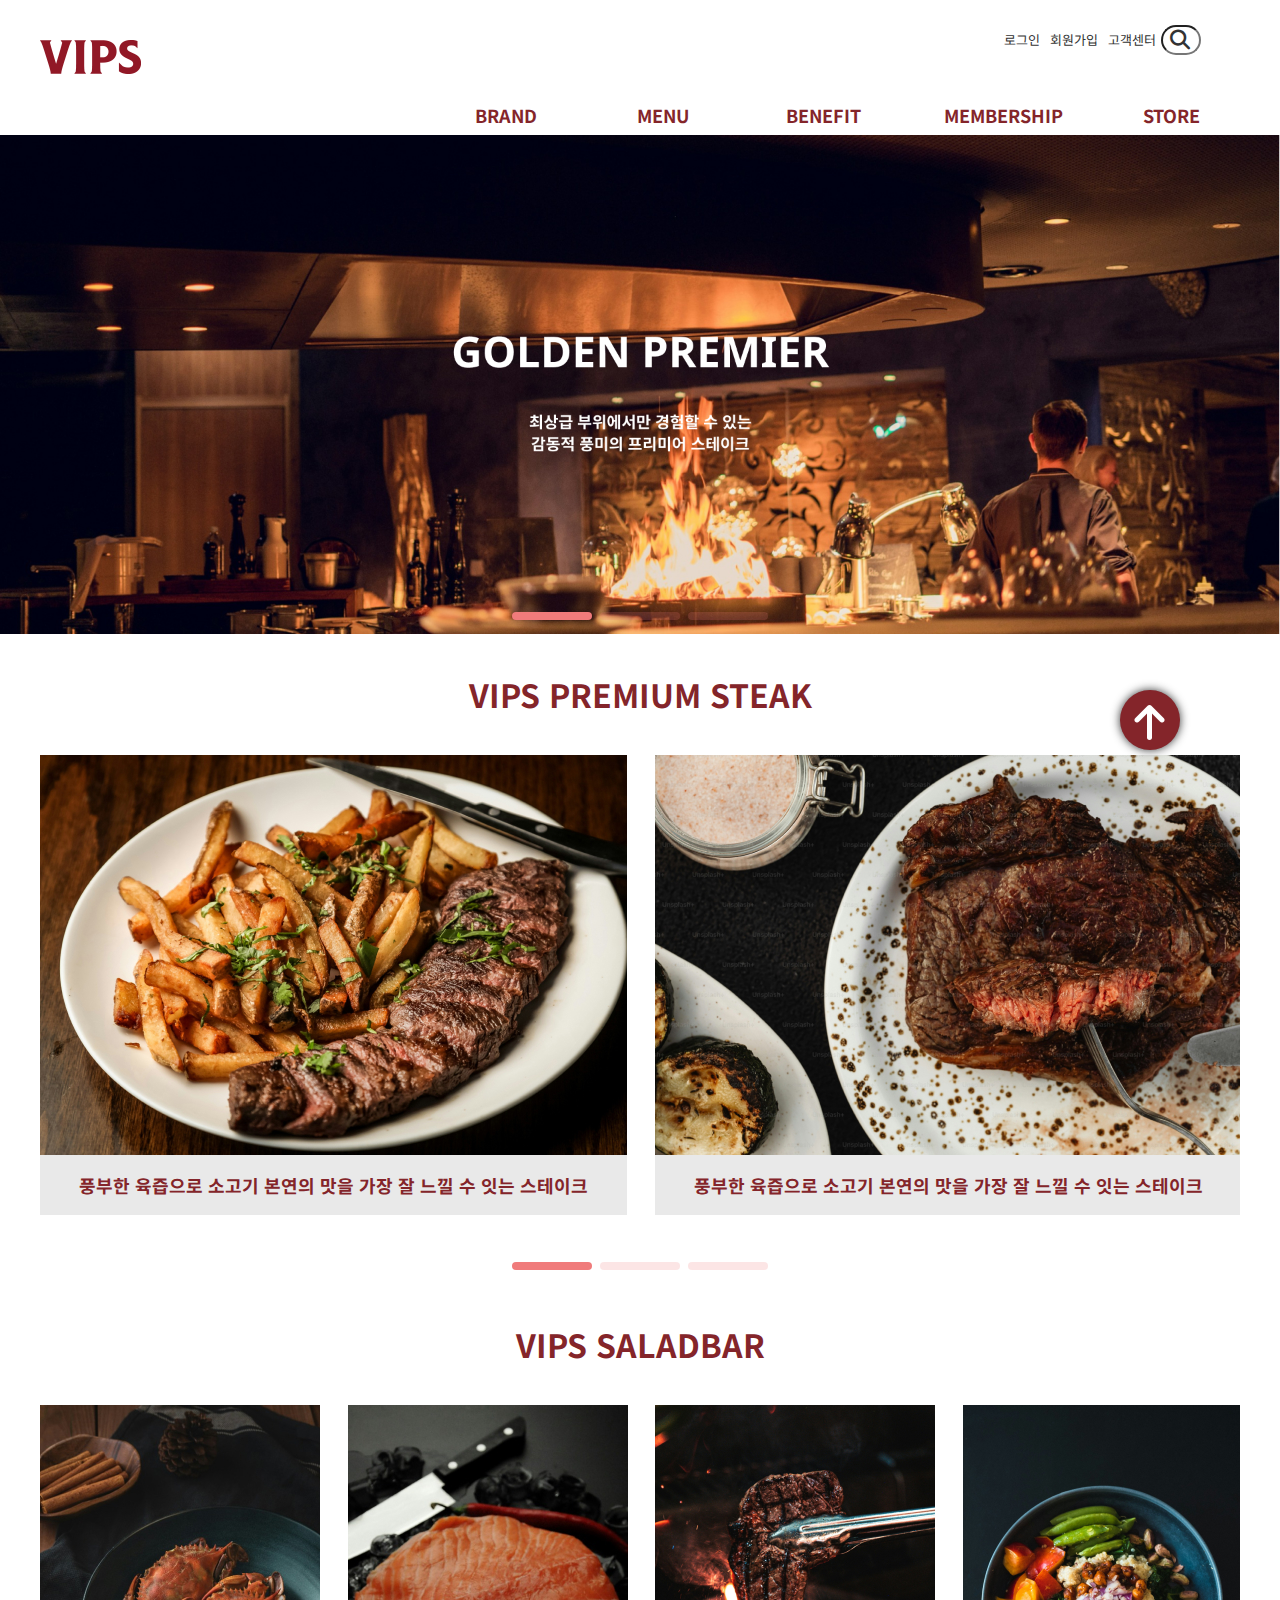
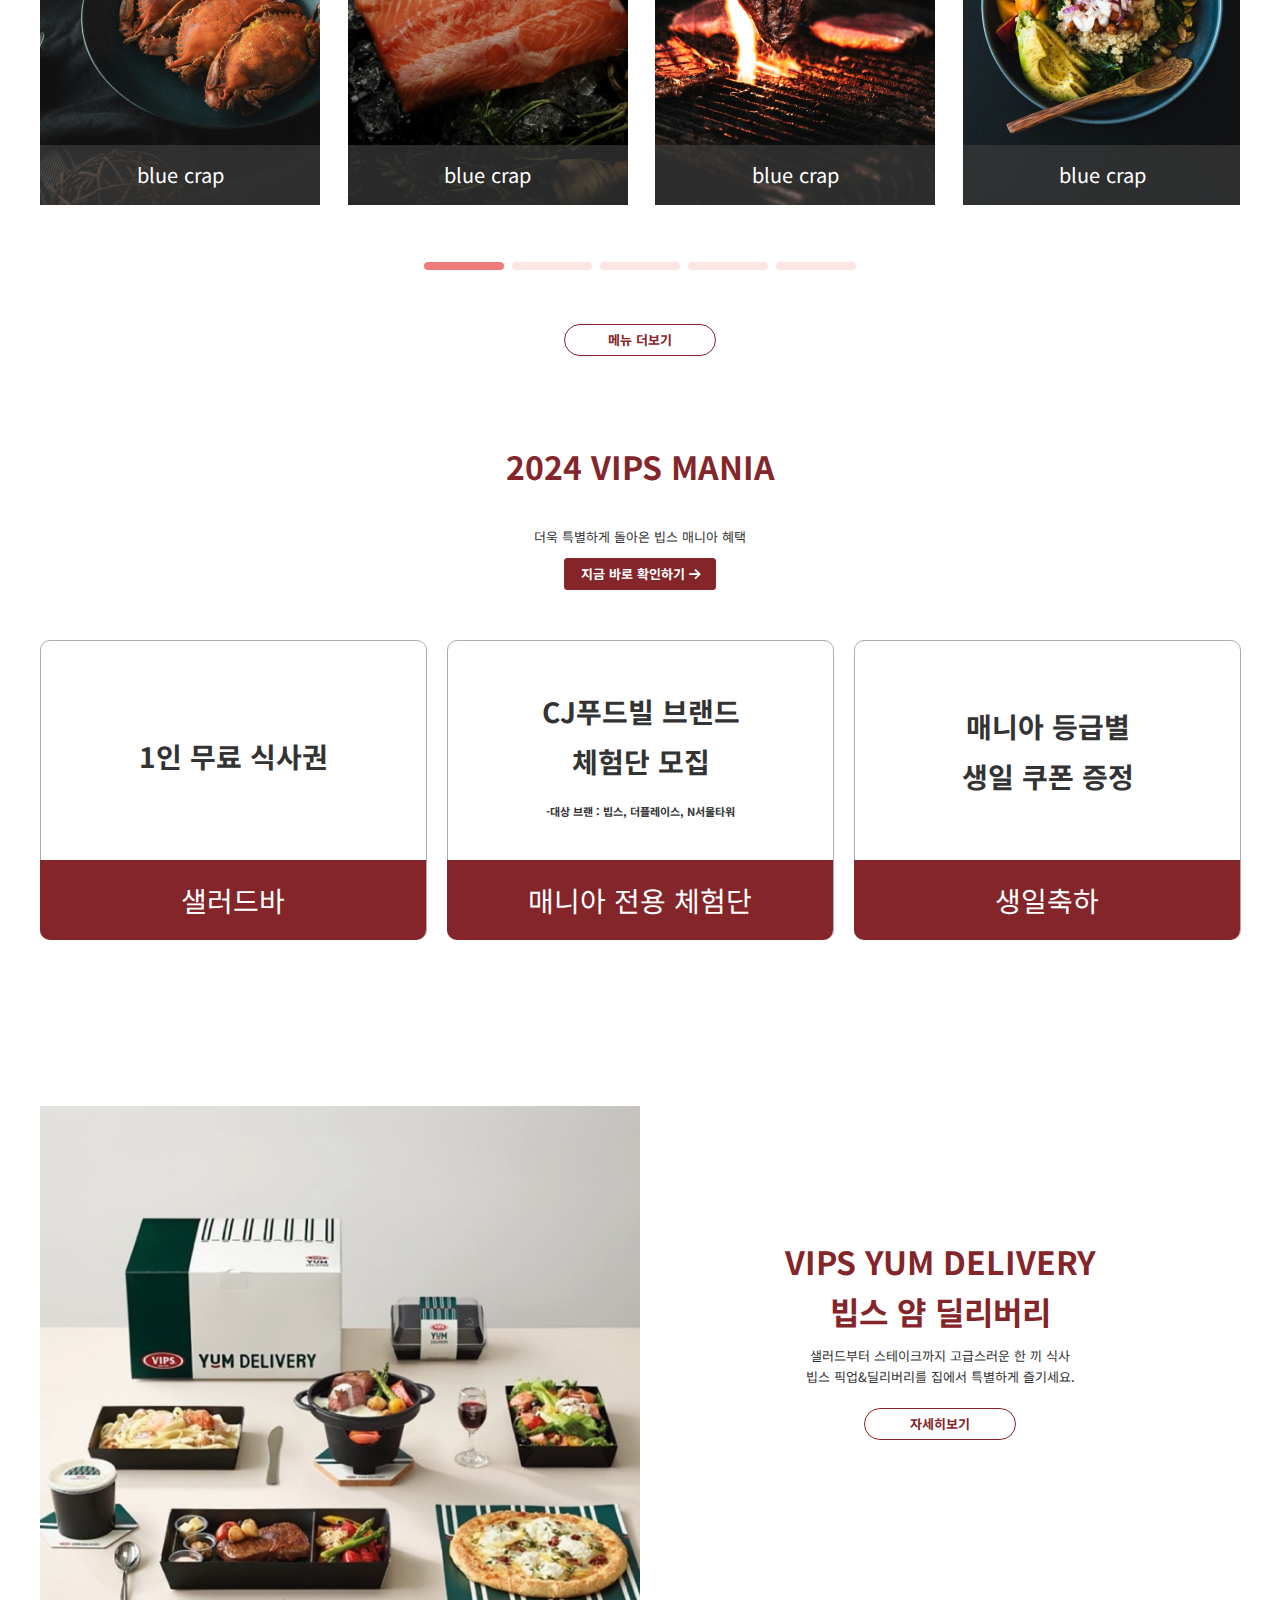
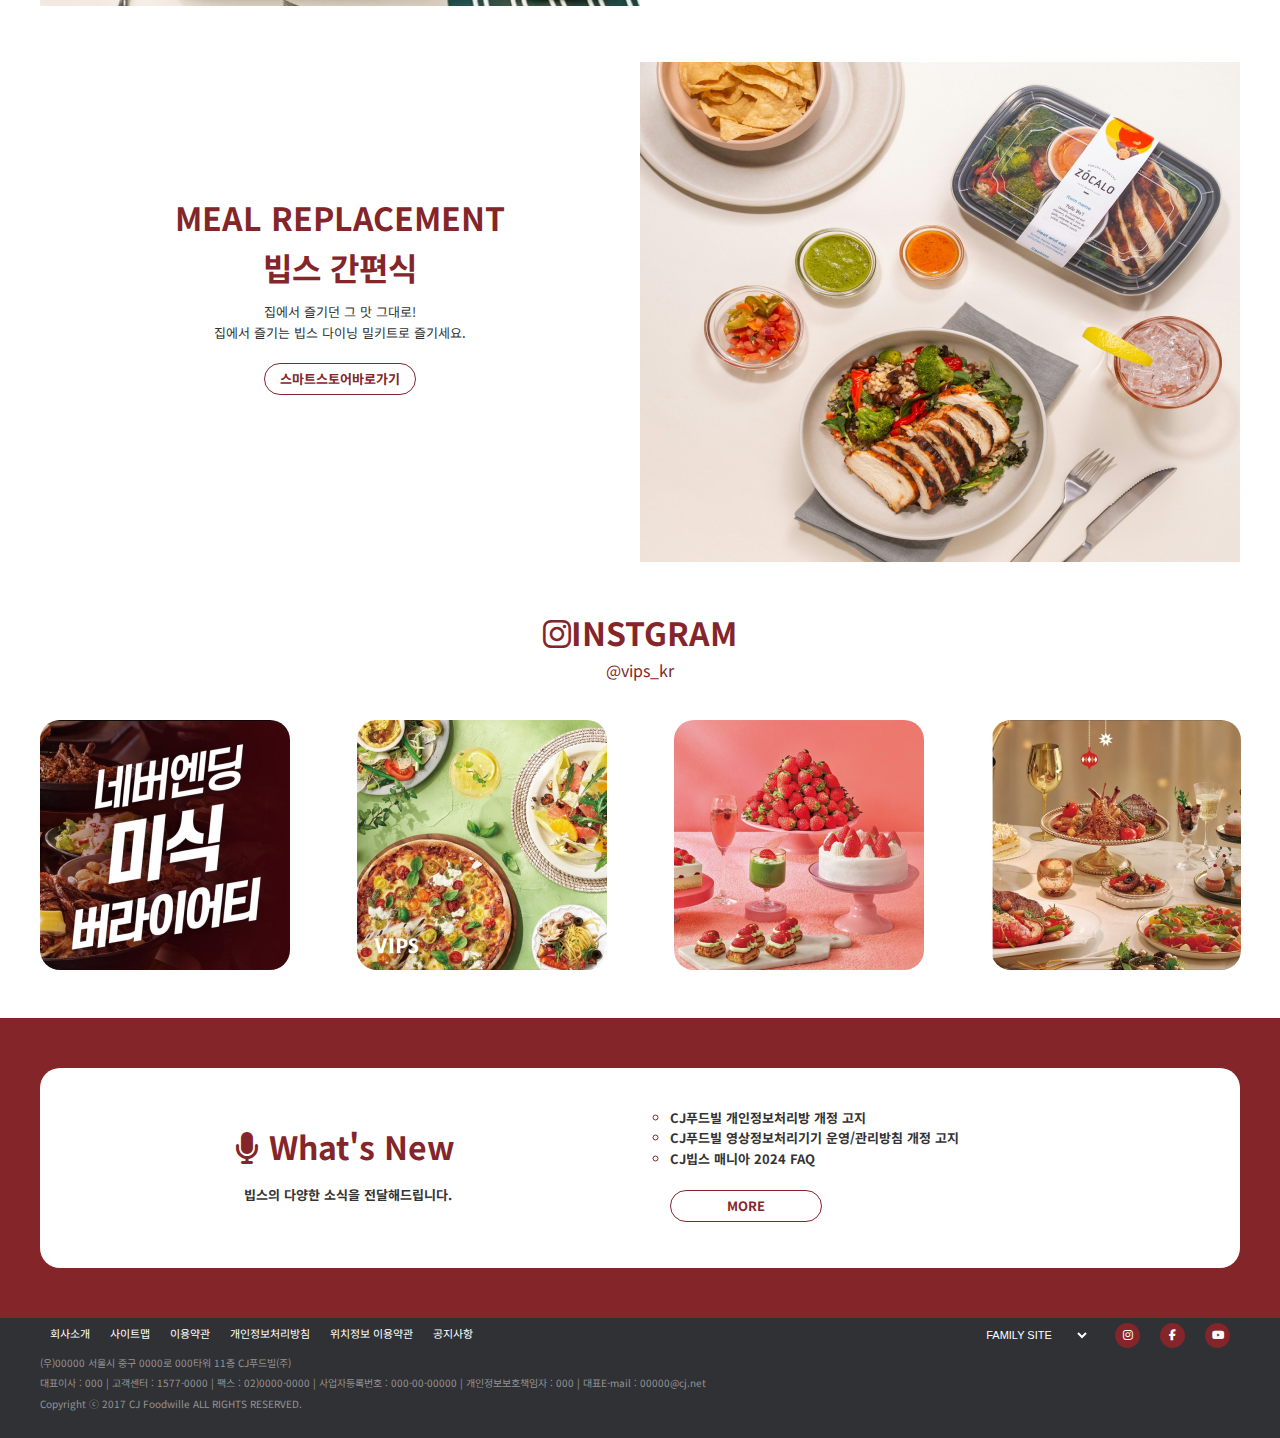
==== index.html @ 449e3747 "Add files via upload" ====
<!DOCTYPE html>
<html lang="ko">
<head>
  <meta charset="UTF-8">
  <meta name="viewport" content="width=device-width, initial-scale=1.0">
  <title>Document</title>
  <!-- 1. css초기화 -->
  <link href="./css/reset.css" rel="stylesheet" type="text/css">

  <!-- 2. 공통서식 -->
  <link rel="stylesheet" href="./css/common.css" type="text/css">

  <!-- 3. 메인서식 -->
  <link rel="stylesheet" href="./css/main.css" type="text/css">

  <!-- 아이콘폰트 -->
  <link rel="stylesheet" href="https://cdnjs.cloudflare.com/ajax/libs/font-awesome/6.2.1/css/all.min.css" type="text/css">

  <link rel="stylesheet" href="https://cdn.jsdelivr.net/npm/swiper@11/swiper-bundle.min.css" type="text/css">



  <link rel="stylesheet" href="https://cdn.jsdelivr.net/npm/swiper@11/swiper-bundle.min.css" />


  <!-- 파비콘 이미지 삽입하기 -->



  <!-- 사용자가 현재 페이지에 접속을 하면 접속한 디바이스기기를 체크하여 모바일, 태블릿일경우 모바일 페이지로 이동 -->
  <script>
    //사용자가 접속한 디바이스 기기 체크하기
    let mobile_keys=new Array('iPhone','iPad','Android','BlackBerry','Windows Phone','Windows CE','LG','MOT','SAMSUNG','SonyEricsson','Nokia');

    //만약에 웹페이지 주소뒤에 move_pc_screen 값이 없다면
    if(document.URL.match('move_pc_screen')) mobile_keys=null;

    //위 배열값 개수만큼 반복하여 검사를 하고 모바일 사용자이면 아래 내용을 실행
    for(i in mobile_keys){
      //URL파라미터에 'move_pc_screen'가 포함되어 있지 않을때 아래 내용 적용
      if(navigator.userAgent.match(mobile_keys[i]) !=null){
        location.href='https://jaerimlim.github.io/vips/m/'; //모바일로 연결하라
        break; //더이상 실행안함.
      }
    }
  </script>

<body>
  <!-- 헤더영역 -->
  <header id="top">
    <div class="h_top">
      <h1>
        <a href="#" title="메인페이지로 바로가기">
          <img src="./images/h1_vips.png" alt="상단로고이미지">
        </a>
      </h1>

      <div class="r_top">
        <nav class="top_lnb">
          <ul>
            <li><a href="#" title="로그인">로그인</a></li>
            <li><a href="#" title="회원가입">회원가입</a></li>
            <li><a href="#" title="고객센터">고객센터</a></li>
          </ul>
        </nav>

        <fieldset id="search_box">
          <input type="search" id="search" placeholder="">
          <label for="search"><i class="fas fa-search"></i></label>
        </fieldset>
        </div>
      </div>
    

      <div class="h_bottom">
        <nav class="gnb">
          <ul>
            <li><a href="" title="브랜드">brand</a>
              <ul class="sub">
                <li><a href="#" title="브랜드스토리">브랜드스토리</a></li>
                <li><a href="#" title="새소식">새소식</a></li>
              </ul>
            </li>
            <li><a href="" title="메뉴">menu</a>
              <ul class="sub">
                <li><a href="#" title="스테이크">스테이크</a></li>
                <li><a href="#" title="샐러드바">샐러드바</a></li>
                <li><a href="#" title="음료">음료</a></li>
                <li><a href="#" title="픽업&딜리버리">픽업&#x0026;딜리버리</a></li>
                <li><a href="#" title="원산지정보">원산지정보</a></li>
                <li><a href="#" title="알레르기정보">알레르기정보</a></li>
              </ul>
            </li>
            <li><a href="" title="배네핏">benefit</a>
              <ul class="sub">
                <li><a href="#" title="이벤트">이벤트</a></li>
                <li><a href="#" title="제휴&#x0026;할인카드">제휴&#x0026;할인카드</a></li>
                <li><a href="#" title="상품권">상품권</a></li>
                <li><a href="#" title="기프트카드">기프트카드</a></li>
              </ul>
            </li>
            <li><a href="" title="맴버쉽">membership</a>
              <ul class="sub">
                <li><a href="#" title="CJ ONE">cj one</a></li>
                <li><a href="#" title="빕스 매니아">빕스 매니아</a></li>
              </ul>
            </li>
            <li><a href="" title="스토어">store</a>
              <ul class="sub">
                <li><a href="#" title="매장안내">매장안내</a></li>
                <li><a href="#" title="돌잔치">돌잔치</a></li>
              </ul>
            </li>
          </ul>
        </nav>
      </div>
  </header>

  <!-- 메인영역 -->
  <main>
    <!-- 메인슬라이드 -->
    <article class="slide">
      <h2>메인슬라이드</h2>
      <div class="swiper mySwiper">
        <div class="swiper-wrapper">
          <div class="swiper-slide baneer">
            <a href="#" title="슬라이드1">
              <img src="./images/main01.jpg" alt="슬라이드1">
            </a>
          </div>
          <div class="swiper-slide baneer">
            <a href="#" title="슬라이드2">
              <img src="./images/main02.jpg" alt="슬라이드2">
            </a>
          </div>
          <div class="swiper-slide baneer">
            <a href="#" title="슬라이드3">
              <img src="./images/main03.jpg" alt="슬라이드3">
            </a>
          </div>
        </div>
        <!-- 페이지번호 -->
        <div class="swiper-pagination"></div>
      </div>
    </article>  


    <!-- 2. 스테이크 메뉴 콘텐츠 -->
    <!-- Swiper -->
    <div class="steakSlide">
      <h2>vips premium steak</h2>
      <div class="swiper-wrapper">
        <div class="swiper-slide">
          <a href="#" title="스테이크페이지"><img src="./images/steak01.jpg" alt=""></a>
          <div class="back_s">
            <a href="#" title="스테이크">채끝 스테이크<br>Sirloin Steak</a>
          </div>
          <p>풍부한 육즙으로 소고기 본연의 맛을
            가장 잘 느낄 수 잇는 스테이크</p>
        </div>
        <div class="swiper-slide">
          <a href="#" title="스테이크페이지"><img src="./images/steak02.jpg" alt=""></a>
          <div class="back_s">
            <a href="#" title="스테이크">등심 스테이크<br>Ribeye Steak</a>
          </div>
          <p>풍부한 육즙으로 소고기 본연의 맛을
            가장 잘 느낄 수 잇는 스테이크</p>
        </div>
        <div class="swiper-slide">
          <a href="#" title="스테이크페이지"><img src="./images/steak03.jpg" alt=""></a>
          <div class="back_s">
            <a href="#" title="스테이크">허브 갈릭 램 스테이크<br>Herb Garlic Lamp Steak</a>
          </div>
          <p>풍부한 육즙으로 소고기 본연의 맛을
            가장 잘 느낄 수 잇는 스테이크</p>
        </div>
        <div class="swiper-slide">
          <a href="#" title="스테이크페이지"><img src="./images/steak04.jpg" alt=""></a>
          <div class="back_s">
            <a href="#" title="스테이크">포터하우스 스테이크<br>Porterhouse Steak</a>
          </div>
          <p>풍부한 육즙으로 소고기 본연의 맛을
            가장 잘 느낄 수 잇는 스테이크</p>
        </div>

      </div>
      <div class="swiper-pagination"></div>

    </div>
  

    <!-- 3. 샐러드바 메뉴 콘텐츠 -->
    
  <div class="swiper_salad">
    <h2>vips saladbar</h2>
    <div class="saladmenu swiper-wrapper">
      <div class="salad swiper-slide">
        <a href="#" title="샐러드바메뉴"><img src="./images/saladbar01.jpg" alt="샐러드바메뉴"></a>
        <div>
          <p>blue crap</p>
        </div>
      </div>
      <div class="salad swiper-slide">
        <a href="#" title="샐러드바메뉴"><img src="./images/saladbar02.jpg" alt="샐러드바메뉴"></a>
        <div>
          <p>blue crap</p>
        </div>
      </div>
      <div class="salad swiper-slide">
        <a href="#" title="샐러드바메뉴"><img src="./images/saladbar03.jpg" alt="샐러드바메뉴"></a>
        <div>
          <p>blue crap</p>
        </div>
      </div>
      <div class="salad swiper-slide">
        <a href="#" title="샐러드바메뉴"><img src="./images/saladbar04.jpg" alt="샐러드바메뉴"></a>
        <div>
          <p>blue crap</p>
        </div>
      </div>
      <div class="salad swiper-slide">
        <a href="#" title="샐러드바메뉴"><img src="./images/saladbar05.jpg" alt="샐러드바메뉴"></a>
        <div>
          <p>blue crap</p>
        </div>
      </div>
      <div class="salad swiper-slide">
        <a href="#" title="샐러드바메뉴"><img src="./images/saladbar06.jpg" alt="샐러드바메뉴"></a>
        <div>
          <p>blue crap</p>
        </div>
      </div>
      <div class="salad swiper-slide">
        <a href="#" title="샐러드바메뉴"><img src="./images/saladbar07.jpg" alt="샐러드바메뉴"></a>
        <div>
          <p>blue crap</p>
        </div>
      </div>
      <div class="salad swiper-slide">
        <a href="#" title="샐러드바메뉴"><img src="./images/saladbar08.jpg" alt="샐러드바메뉴"></a>
        <div>
          <p>blue crap</p>
        </div>
      </div>

    </div>
    <div class="saladbar swiper-pagination"></div>
    
  </div>
  <a href="#" title="메뉴 더보기" class="menu_btn">메뉴 더보기</a>
      

    <!-- 4. 빕스 매니아 -->
    <article class="vips_mania">
      <h2>2024 vips mania</h2>
      <p>더욱 특별하게 돌아온 빕스 매니아 혜택</p>
      <a href="#">지금 바로 확인하기
        <i class="fa-solid fa-arrow-right"></i>
      </a>

      <div class="mania_box">
        <ul>
          <li>
            <div class="mania_top">
              <a href="#" title="1인 무료 식사권" class="m_txt1">1인 무료 식사권</a>
            </div>
            <a href="#" title="샐러드바">샐러드바</a>
          </li>
          <li>
            <div class="mania_top">
              <a href="#" title="체험단 모집" class="m_txt2">CJ푸드빌 브랜드<br>체험단 모집
              <p>-대상 브랜 : 빕스, 더플레이스, N서울타워</p>
              </a>
            </div>
            <a href="#" title="매니아 전용 체험단">매니아 전용 체험단</a>
          </li>
          <li>
            <div class="mania_top">
              <a href="#" title="1인 무료 식사권" class="m_txt3">매니아 등급별<br>생일 쿠폰 증정</a>
            </div>
            <a href="#" title="생일축하">생일축하</a>
          </li>
        </ul>
      </div>


    </article>

    <!-- 5. 빕스 얌 딜리버리 -->
    <article>
      <div class="dely_box">
        <div>
          <a href="#" title="픽업&딜리버리 바로가기"><img src="./images/delivery.jpg" alt="픽업&딜리버리"></a>
        </div>
        <div class="dely_txt">
          <h2>vips yum delivery<br>
          빕스 얌 딜리버리</h2>
          <p>샐러드부터 스테이크까지 고급스러운 한 끼 식사<br>빕스 픽업&딜리버리를 집에서 특별하게 즐기세요.</p>
          <a href="#" title="자세히보기">자세히보기</a>
        </div>
      </div>
    </article>

    <!-- 6. 스마트스토어 -->
    <article class="meal_box">
      <div class="meal_txt">
        <h2>Meal Replacement<br>
          빕스 간편식</h2>
        <p>집에서 즐기던 그 맛 그대로!<br>
        집에서 즐기는 빕스 다이닝 밀키트로 즐기세요.</p>
        <a href="#" title="스마트스토어바로가기">스마트스토어바로가기</a>
      </div>
      <div>
        <a href="#" title="스마트스토어바로가기">
          <img src="./images/smartstore.jpg" alt="스마트스토어">
        </a>
      </div>
    </article>

    <!-- 7. 인스타그램 -->
    <article class="instagram">
      <a href="#" title="인스타그램 페이지 이동"><h2><i class="fa-brands fa-instagram"></i>instgram</h2></a>
      <a href="#" title="인스타그램" class="ins_id">@vips_kr</a>
      <div class="inst_img">
        <ul>
          <li><a href="https://www.instagram.com/p/CzXhkTUSTPF/?igsh=MzRlODBiNWFlZA=="><img src="./images/instagram01.jpg" alt="인스타그램"></a></li>
          <li><a href="https://www.instagram.com/p/C4rOQ7lSsTO/?igsh=MzRlODBiNWFlZA=="><img src="./images/instagram02.jpg" alt="인스타그램"></a></li>
          <li><a href="https://www.instagram.com/p/C2s9PduyA90/?igsh=MzRlODBiNWFlZA=="><img src="./images/instagram03.jpg" alt="인스타그램"></a></li>
          <li><a href="https://www.instagram.com/reel/Cz7kPbbyaH4/?igsh=MzRlODBiNWFlZA=="><img src="./images/instagram04.jpg" alt="인스타그램"></a></li>
        </ul>
      </div>

    </article>

    <!-- 탑버튼 -->
    <div class="top_btn">
      <a href="#" title="위로가기">
        <i class="fa-solid fa-arrow-up"></i>
      </a>
    </div>

    <!-- 8. 공지사항 -->
    <div class="new_box">
      <div class="inner_box">
        <div class="l_new">
          <h3><a href="#" title="공지사항 바로가기"><i class="fa-solid fa-microphone"></i>What's New</a></h3>
          <p><a href="#" title="공지사항">빕스의 다양한 소식을 전달해드립니다.</a></p>
        </div>
        <div class="r_new">
          <ul>
            <li>
              <a href="#" title="공지사항 바로가기">CJ푸드빌 개인정보처리방 개정 고지
              </a>
            </li>
            <li>
              <a href="#" title="공지사항 바로가기">
              CJ푸드빌 영상정보처리기기 운영/관리방침 개정 고지
              </a>
            </li>
            <li>
              <a href="#" title="공지사항 바로가기">
              CJ빕스 매니아 2024 FAQ
              </a>
            </li>
          </ul>
          <a href="#" title="더보기">MORE</a>
        </div>
      </div>
    </div>
  </main>



  <!-- 푸터영역 -->
  <footer>


    <nav class="top_f">
      <ul>
        <li><a href="#" title="회사소개">회사소개</a></li>
        <li><a href="#" title="사이트맵">사이트맵</a></li>
        <li><a href="#" title="이용약관">이용약관</a></li>
        <li><a href="#" title="개인정보처리방침">개인정보처리방침</a></li>
        <li><a href="#" title="위치정보 이용약관">위치정보 이용약관</a></li>
        <li><a href="#" title="공지사항">공지사항</a></li>
      </ul>

      <select name="siteurl" id="siteUrl" onchange="siteUrl(a);">
        <option value="">FAMILY SITE</option>
        <option value="#">SITE01</option>
        <option value="#">SITE02</option>
        <option value="#">SITE03</option>
      </select>

      <ul class="sns">
        <li>
          <a href="#" title="인스타그램">
            <i class="fa-brands fa-instagram">
            <span>인스타그램</span>
            </i>
          </a>
        </li>
      </li>
      <li>
        <a href="#" title="페이스북">
          <i class="fa-brands fa-facebook-f">
            <span>페이스북</span>
          </i>
        </a>
      </li>
      <li>
        <a href="#" title="유튜브">
          <i class="fa-brands fa-youtube">
          <span>유튜브</span>
          </i>
        </a>
    </ul>
    </nav>

    <div class="bottom_f">
      <p>
        (우)00000 서울시 중구 0000로 000타워 11층 CJ푸드빌(주)<br>
대표이사 : 000 | 고객센터 : 1577-0000 | 팩스 : 02)0000-0000 | 사업자등록번호 : 000-00-00000 | 개인정보보호책임자 : 000 | 대표E-mail : 00000@cj.net<br>
Copyright ⓒ 2017 CJ Foodwille ALL RIGHTS RESERVED.
      </p>
    </div>



  </footer>
    <!-- Swiper JS -->
    <script src="https://cdn.jsdelivr.net/npm/swiper@11/swiper-bundle.min.js"></script>

  <script>

    var swiper = new Swiper(".mySwiper", {
      slidesPerView: 1, //화면에 보여지는 이미지 개수
      spaceBetween: 0,  //이미지와 이미지 간격
      loop: true,     //슬라이드 이미지 로테이션 설정 false
      pagination: {   //콘트롤버튼 옵션
        el: ".swiper-pagination",
        clickable: true,
      },
      autoplay: {
        delay: 2500,
        disableOnInteraction: false,
      },

    });

    <!-- Initialize Swiper -->
    var swiper = new Swiper(".steakSlide", {
        slidesPerView: 2,
        spaceBetween: 30,
        freeMode: true,
        pagination: {
          el: ".swiper-pagination",
          clickable: true,
        },
      });

    var swiper = new Swiper(".swiper_salad", {
      slidesPerView: 4,
      spaceBetween: 30,
      freeMode: true,
      pagination: {
        el: ".swiper-pagination",
        clickable: true,
      },
    });


    // 빕스 얌딜리버리&스마트스토어 스크롤시 콘텐츠 텍스트 애니메이션 효과
    let delyText = document.querySelector(".dely_txt");

    window.addEventListener("scroll", function(){
      let value = window.scrollY;
      console.log("scrollY", value);
      
      if(value > 2000){
        delyText.style.animation = "slide1 1s ease-out forwards";
      }else{
        delyText.style.animation = "slide2 1s ease-out"
      }
    });

    let mealText = document.querySelector(".meal_txt");

    window.addEventListener("scroll", function(){
      let value = window.scrollY;

      if(value > 2500){
        mealText.style.animation = "slide1 1s ease-out forwards";
      }else{
        mealText.style.animation = "slide2 1s ease-out"
      }
    });

    let topbtn = document.querySelector(".top_btn");

    window.addEventListener("scroll", function(){
    let value = window.scrollY;

      if(value >= 1000){
        topbtn.style.display = "block";
      }else{
        topbtn.style.display= "none"
      }
});
    

  </script>
</body>
</html>
---- css/common.css ----
@charset "utf-8";

/* 기본스타일 3가지(폰트, 색상, 링크) */
@import url('https://fonts.googleapis.com/css2?family=Noto+Sans+KR:wght@100..900&display=swap');

:root{
  --text_color01:#333;
  --text_color02:#84252A;
  

  --footer_color:#303135;

  --font-size_13:13px;

}
html{
  scroll-behavior: smooth;
}
body{
  font-family: "Noto Sans KR", sans-serif, arial;
  font-size: var(--font-size_13);
  color: var(--text_color01);
  line-height: 160%;
}
a{
  color: var(--text_color01);
  text-decoration: none;
}

/* header서식 */
header{
  width: 100%;
  height: 120px;
  position: fixed;
  background: #fff;
  z-index: 100;
  top: 0px;
}

.h_top{
  display: flex;
  width: 1200px;
  height: 80px;
  margin: 0 auto;
  position: relative;
}
.h_top > h1{
  position: absolute;
  bottom: 0px;
}
.r_top{
  position: absolute;
  right: 15px;
  display: flex;
  top: 30px;
}
.top_lnb > ul{display: flex;}
.top_lnb > ul > li{padding: 0px 5px;}

/* 검색창 서식 */
#search{
  width: 40px;
  height: 30px;
  border-radius: 25px;
  text-align: center;
  transform: translateY(-5px);
  transition: 0.5s;
}
#search:focus{
  width: 200px;
}
.fa-search{
  font-size: 20px;
  position: relative;
  left: -35px;
  top: -2px;
}


@keyframes searchBox{
  from{
    width: 0px;
  }
  to{
    width: 150px;
  }
}

/* 해더 하단 네비게이션 메뉴 서식 */
.h_bottom{ 
  background: rgba(51, 51, 51, 0.7);
  width: 100%;
  height: 35px;
  transition: 0.5s;
  top: 100px;
  left: 0px;
  overflow: hidden;
  position: absolute;
  z-index: 100;
}
.h_bottom:hover{height:300px;
}
.gnb{
  width: 100%;
  background: #fff;
}
.gnb > ul{
  margin: 0 auto;
  display: flex;
  width: 1200px;
  height: 35px;
  justify-content: flex-end;
}
.gnb > ul >li{
  line-height: 30px;
  text-align: center;
  padding: 0px 40px;
  position: relative;

}
.gnb > ul >li > a{
  color: var(--text_color02);
  font-size: 18px;
  text-transform: uppercase;
  font-weight: bold;
}
.gnb> ul >li > a:hover{border-bottom: 2px solid var(--text_color02);}

.sub > li {padding: 5px 0px;}
.sub > li >a {display: block; color: #fff; text-transform: uppercase;}

.sub a:hover{
  text-decoration:underline;
}

/* footer서식 */
footer{
  width: 100%;
  height: 120px;
  background: var(--footer_color);
}
.top_f{
  width: 1200px;
  margin: 0 auto;
  padding: 5px 0px;
  display: flex;
  justify-content: space-between;
  position: relative;
}
.top_f > ul {
  display: flex;
}
.top_f > ul> li{
  padding: 0 10px;
}
.top_f > ul> li > a{color: #fff; font-size: 11px;}
.top_f > ul> li > a:hover{text-decoration: underline;}
.sns > li > a > i{
  width: 25px;
  height: 25px;
  line-height: 25px;
  text-align: center;
  background: #84252A;
  border-radius: 50%;
  color: #fff;
}

.sns > li > a > i > span{
  display: none;
}
#siteUrl{
  width: 130px;
  height: 25px;
  text-align: center;
  position: absolute;
  right: 150px;
  background: #303135;
  color: #fff;
  border: none;
  font-size: 11px;
}
.bottom_f{
  width: 1200px;
  margin: 0 auto;
}
.bottom_f > p{
  color: #949494;
  font-size: 10px;
}
---- css/main.css ----
@charset "utf-8";

:root{
  --text_color01:#333;
  --text_color02:#84252A;
  --text_color03:#fff;
  

  --footer_color:#303135;

  --font-size_13:13px;
  --font-size_16:16px;

}
h2{
  font-size: 32px;
  color: #84252A;
  font-weight: bold;
  margin: 50px;
  text-transform: uppercase;
}
main{
  margin: 34px auto 0px auto;
}
.slide{
  width:100%; 
  height: 100%;  
  position: relative; 
  top: 100px;
}
.slide >h2{display: none;}


.mySwiper > .swiper-wrapper > .baneer {
  text-align: center;font-size: 18px;background: #fff;display: flex;
  justify-content: center;align-items: center;
}
.mySwiper > .swiper-wrapper > .baneer img {display: block;width:100%; height:100%;object-fit: cover;}
/* .swiper {margin-left: auto;margin-right: auto;} */

/* 콘트롤 버튼 서식 편집하기 */
.swiper-pagination > span{
  background:rgb(240, 123, 123);
  width:80px;
  border-radius:10px;
}

/* 스테이크 메뉴 서식 */

.steakSlide {
  width: 1200px;
  height: 650px;
  margin: 0 auto;
  position: relative;
  overflow: hidden;
  text-align: center;
  padding-top: 100px;
}


.swiper-slide {
  text-align: center;
  font-size: 18px;
  background: #fff;
  /* display: flex; */
  justify-content: center;
  align-items: center;
  width: 587px;
  height: 400px;
}
.swiper-slide:hover .back_s{
  display: block;
}
.swiper-slide img {
  display: block;
  width: 587px;
  height: 400px;
  object-fit: cover;
}
.swiper-slide > p{
  width: 587px;
  height: 60px;
  background: #e9e9e9;
  color: var(--text_color02);
  position: relative;
  line-height: 60px;
  font-weight: bold;
}
.back_s{
  width: 587px;
  height: 400px;
  background: rgba(0, 0, 0, 0.5);
  position: absolute;
  top: 0;
  display: none;

}
.back_s a{
  color: #fff;
  text-decoration: none;
  font-size: 32px;
  line-height: 60px;
  font-weight: bold;
  position: relative;
  top: 130px;
}

/* 샐러드바 메뉴 서식 */

.menu_btn{
  display: block;
  width: 150px;
  height: 30px;
  line-height: 30px;
  border: 1px solid var(--text_color02);
  border-radius: 50px;
  color: var(--text_color02);
  font-weight: bold;
  text-align: center;
  position: relative;
  margin: 40px auto 100px auto;
}

.menu_btn:hover{
  background: var(--text_color02);
  color: var(--text_color03);
}

/* 샐러드바 슬라이드 */
.swiper_salad {
  width: 1200px;
  height: 600px;
  margin: 0 auto;
  position: relative;
  overflow: hidden;
  text-align: center;
}


.swiper_salad > .swiper-slide {
  text-align: center;
  font-size: 18px;
  background: #fff;
  display: flex;
  justify-content: center;
  align-items: center;
}

.swiper_salad > .saladmenu img {
  display: block;
  width: 280px;
  height: 400px;
  object-fit: cover;
}

.salad >div{
  width: 280px;
  height: 60px;
  background: rgba(58, 58, 58, 0.7);
  color: #fff;
  font-size: 20px;
  line-height: 60px;
  text-align: center;
  position: relative;
  top: -60px;
}


/* 빕스매니아 */
.vips_mania{
  width: 1200px;
  height: 600px;
  margin: 0 auto;
  text-align: center;
}
/* 혜택 바로가기 버튼 */
.vips_mania > a{
  border: 1px solid var(--text_color02);
  background: var(--text_color02);
  color: var(--text_color03);
  border-radius: 3px;
  display: block;
  width: 150px;
  height: 30px;
  line-height: 30px;
  font-weight: bold;
  margin: 10px auto;
}
.vips_mania > a:hover{
  background: var(--text_color03);
  color: var(--text_color02);
}
/* 매니아 혜택 박스*/
.mania_box{width: 1200px;margin-top: 50px;}
.mania_box > ul {display: flex;}
.mania_box > ul > li:nth-child(2){margin: 0px 20px;}
.mania_top{
  width: 385px;
  height: 298px;
  border: 1px solid #acacac;
  border-radius: 10px;
  font-size: 28px;
  font-weight: bold;
}
.mania_top:hover{
  background: #ccc;
  transition: 0.5s;
}
.mania_top:hover > a{color: #fff;}
.mania_top > a{
  position: relative;
  line-height: 50px;
  display: block;
}
.mania_top > .m_txt1{top: 90px;}
.mania_top > .m_txt2{top: 45px;}
.mania_top > .m_txt3{top: 60px;}
.mania_top > a>  p{font-size: 11px;}
.mania_box>ul >li >a{
  width: 386px;
  background: var(--text_color02);
  line-height: 80px;
  color: var(--text_color03);
  border-radius: 0px 0px 10px 10px ;
  position: relative;
  top: -80px;
  display: block;
  font-size: 28px;
}
.mania_box>ul >li >a:hover{text-decoration: underline;}

/* 픽업&딜리버리, 빕스간편식 */
.dely_box, .meal_box{
  width: 1200px;
  margin: 0 auto;
  display: flex;
  padding-top: 50px;
}

.dely_txt, .meal_txt{
  width: 600px;
  text-align: center;
  position: relative;
  top: 80px;
  animation: slide1 1s ease-out;
}
.dely_txt > h2, .meal_txt > h2{line-height: 50px; margin-bottom: 10px;}

/* 자세히보기,스마트스토어 버튼 */
.dely_txt > a, .meal_txt > a{
  display: block;
  width: 150px;
  height: 30px;
  line-height: 30px;
  border: 1px solid var(--text_color02);
  border-radius: 50px;
  color: var(--text_color02);
  font-weight: bold;
  margin: 20px auto;
}
.dely_txt > a:hover, .meal_txt > a:hover{
  background: var(--text_color02);
  color: var(--text_color03);
}
/* 얌딜리버리 텍스트 애니메이션 효과 */
@keyframes slide1{
  from{
    top: -100px;
    opacity: 0;
  }
  to{
    top: 80px;
    opacity: 1;
  }
}
@keyframes slide2{
  from{
    top: 80px;
    opacity: 1;
  }
  to{
    top: -100px;
    opacity: 0;
  }
}


/* 인스타그램 */
.instagram{
  width: 1200px;
  height: 400px;
  margin: 0 auto;
}
.instagram h2{text-align: center;}
.instagram ul{display: flex;}
.instagram ul > li{margin-right: 67px;}
.ins_id{
  font-size: 16px; color: var(--text_color02);
  display: block;
  text-align: center;
  position: relative;
  top: -40px;

}

.inst_img > ul> li> a >img{
  border-radius: 20px;
  width: 250px;
  object-fit: cover; 
  transition: 0.3s;
}
.inst_img > ul>  li img:hover{
  transform: scale(1.1);
}

/* 탑버튼 */
.top_btn{
  width: 60px;
  height: 60px;
  background: var(--text_color02);
  border-radius: 50%;
  text-align: center;
  line-height: 60px;
  position: fixed;
  right: 100px;
  bottom: 150px;
  box-shadow: 0 0 10px #333;
  z-index: 9999;
}
.top_btn a{
  color: #fff;
  font-size: 40px;
}

/* 공지사항 */
.new_box{
  width: 100%; 
  height: 300px; 
  background: var(--text_color02)}
.inner_box{
  width:1200px;height: 200px; 
  background: #fff; 
  margin: 0 auto; 
  position:relative; 
  top: 50px; 
  border-radius: 20px; 
  display: flex;
}
.l_new{
  width: 600px;
  text-align: center;
  line-height: 40px;
  position: relative;
  top: 50%;
  transform: translateY(-42px);
}
.l_new > h3 > a{font-size: 32px; color: var(--text_color02);
}
.l_new > h3 > a > i{margin: 0 10px;}
.l_new > p {font-weight: bold; text-indent: 15px;}

.r_new{position: relative; top: 40px; left: 30px;}
.r_new > ul > li{list-style: circle; color: var(--text_color02); font-weight: bold;}

.r_new > a {
  display: block;
  width: 150px;
  height: 30px;
  line-height: 30px;
  border: 1px solid var(--text_color02);
  border-radius: 50px;
  color: var(--text_color02);
  font-weight: bold;
  text-align: center;
  margin: 20px 0px;
}
.r_new > a:hover{
  background: var(--text_color02);
  color: var(--text_color03);
}
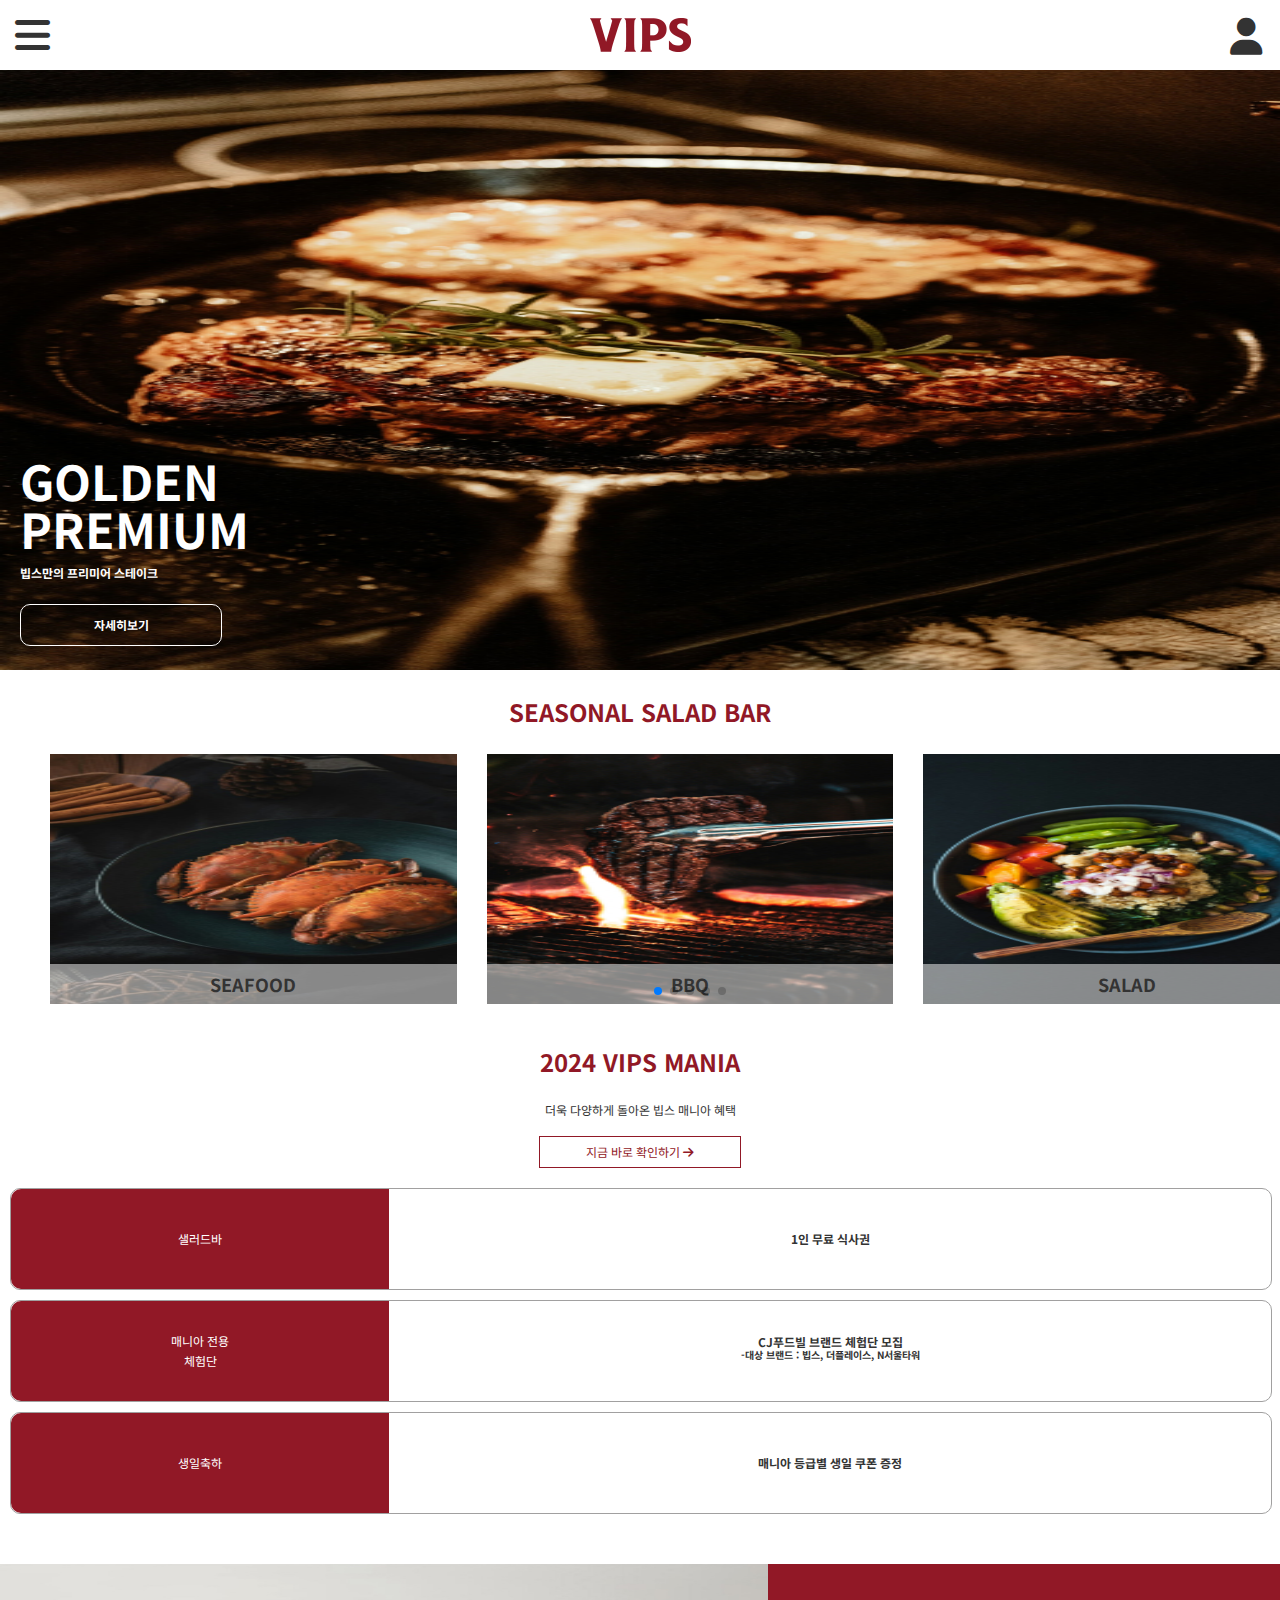
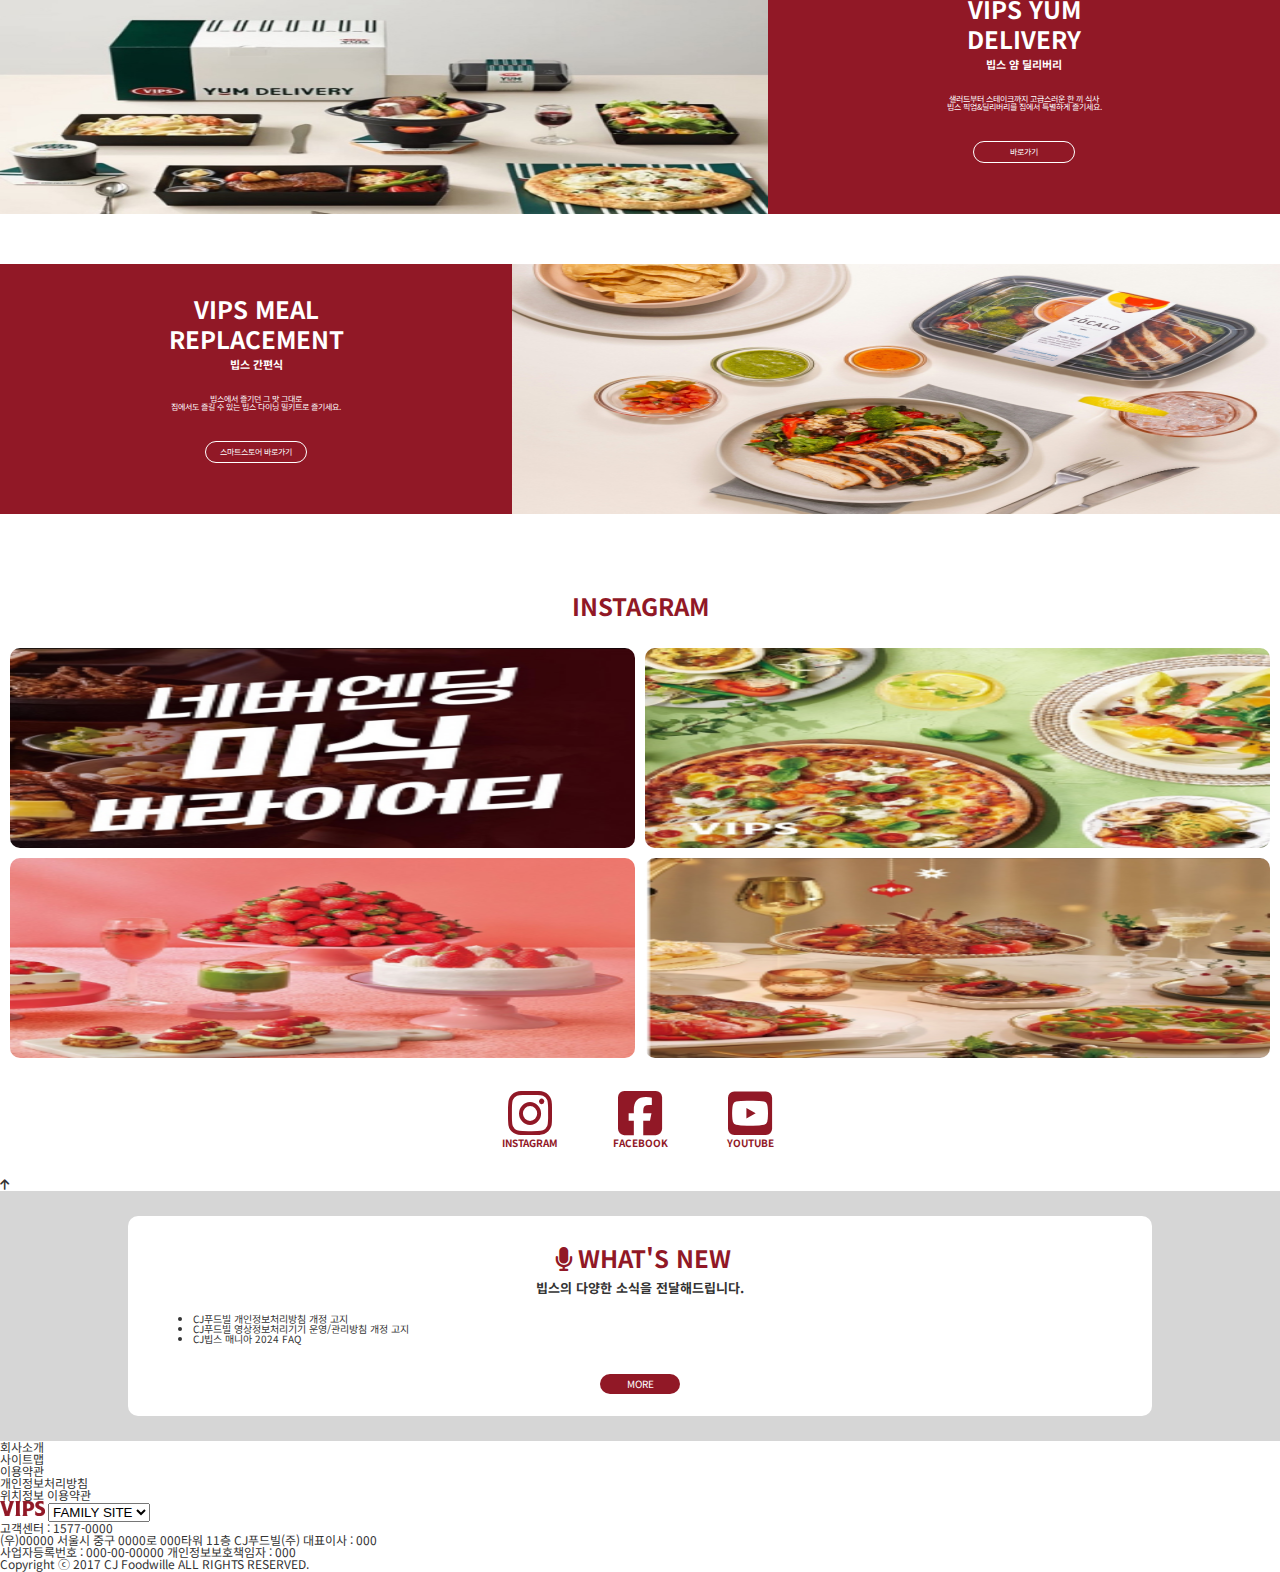
==== commit 8026c282: "Add files via upload" ====
--- a/index.html
+++ b/index.html
@@ -1,390 +1,280 @@
+
+
 <!DOCTYPE html>
 <html lang="ko">
 <head>
-  <meta charset="UTF-8">
-  <meta name="viewport" content="width=device-width, initial-scale=1.0">
-  <title>Document</title>
-  <!-- 1. css초기화 -->
-  <link href="./css/reset.css" rel="stylesheet" type="text/css">
-
-  <!-- 2. 공통서식 -->
-  <link rel="stylesheet" href="./css/common.css" type="text/css">
-
-  <!-- 3. 메인서식 -->
-  <link rel="stylesheet" href="./css/main.css" type="text/css">
-
-  <!-- 아이콘폰트 -->
-  <link rel="stylesheet" href="https://cdnjs.cloudflare.com/ajax/libs/font-awesome/6.2.1/css/all.min.css" type="text/css">
-
-  <link rel="stylesheet" href="https://cdn.jsdelivr.net/npm/swiper@11/swiper-bundle.min.css" type="text/css">
-
-
-
-  <link rel="stylesheet" href="https://cdn.jsdelivr.net/npm/swiper@11/swiper-bundle.min.css" />
-
-
-  <!-- 파비콘 이미지 삽입하기 -->
-
-
-
-  <!-- 사용자가 현재 페이지에 접속을 하면 접속한 디바이스기기를 체크하여 모바일, 태블릿일경우 모바일 페이지로 이동 -->
-  <script>
-    //사용자가 접속한 디바이스 기기 체크하기
-    let mobile_keys=new Array('iPhone','iPad','Android','BlackBerry','Windows Phone','Windows CE','LG','MOT','SAMSUNG','SonyEricsson','Nokia');
-
-    //만약에 웹페이지 주소뒤에 move_pc_screen 값이 없다면
-    if(document.URL.match('move_pc_screen')) mobile_keys=null;
-
-    //위 배열값 개수만큼 반복하여 검사를 하고 모바일 사용자이면 아래 내용을 실행
-    for(i in mobile_keys){
-      //URL파라미터에 'move_pc_screen'가 포함되어 있지 않을때 아래 내용 적용
-      if(navigator.userAgent.match(mobile_keys[i]) !=null){
-        location.href='https://jaerimlim.github.io/vips/m/'; //모바일로 연결하라
-        break; //더이상 실행안함.
-      }
-    }
-  </script>
-
+    <meta charset="UTF-8">
+    <meta name="viewport" content="width=device-width, initial-scale=1.0">
+    <title>Document</title>
+    <link rel="stylesheet" href="https://cdnjs.cloudflare.com/ajax/libs/font-awesome/6.5.1/css/all.min.css">
+    <link rel="stylesheet" href="./css/reset.css" type="text/css">
+    <link rel="stylesheet" href="./css/mmain.css" type="text/css">
+    <link rel="stylesheet" href="./css/mcommon.css" type="text/css">
+    <link rel="preconnect" href="https://fonts.googleapis.com">
+    <link rel="preconnect" href="https://fonts.gstatic.com" crossorigin>
+    <link href="https://fonts.googleapis.com/css2?family=Noto+Sans+KR:wght@100..900&display=swap" rel="stylesheet">
+    <link rel="stylesheet" href="https://cdn.jsdelivr.net/npm/swiper@11/swiper-bundle.min.css"
+/>
+  </head>
 <body>
-  <!-- 헤더영역 -->
-  <header id="top">
-    <div class="h_top">
-      <h1>
-        <a href="#" title="메인페이지로 바로가기">
-          <img src="./images/h1_vips.png" alt="상단로고이미지">
-        </a>
-      </h1>
-
-      <div class="r_top">
-        <nav class="top_lnb">
+    <input type="checkbox" id="toggle">
+    <!-- 상단헤더영역 시작 -->
+    <header>
+      <h1><a href="mobile.html" title="메인페이지로 바로가기">
+        <img src="./images/h1_vips.png" alt="빕스로고">
+      </a></h1>
+  
+      <label for="toggle" class="total_btn">
+        <i class="fas fa-bars"></i>
+      </label>
+
+      <i class="fa-solid fa-user"></i>
+  
+    
+      <!-- 전체메뉴 -->
+      <nav class="gnb">
+        <label for="toggle" class="fas fa-times"></label>
+
+        <div class="sub_top">
           <ul>
-            <li><a href="#" title="로그인">로그인</a></li>
-            <li><a href="#" title="회원가입">회원가입</a></li>
-            <li><a href="#" title="고객센터">고객센터</a></li>
+            <li><a href="#" title="로그인"></a>로그인</li>
+            <li><a href="#" title="회원가입"></a>회원가입</li>
+            <li><a href="#" title="고객센터"></a>고객센터</li>
           </ul>
-        </nav>
-
-        <fieldset id="search_box">
-          <input type="search" id="search" placeholder="">
-          <label for="search"><i class="fas fa-search"></i></label>
-        </fieldset>
         </div>
-      </div>
-    
-
-      <div class="h_bottom">
-        <nav class="gnb">
-          <ul>
-            <li><a href="" title="브랜드">brand</a>
-              <ul class="sub">
-                <li><a href="#" title="브랜드스토리">브랜드스토리</a></li>
-                <li><a href="#" title="새소식">새소식</a></li>
-              </ul>
-            </li>
-            <li><a href="" title="메뉴">menu</a>
-              <ul class="sub">
-                <li><a href="#" title="스테이크">스테이크</a></li>
-                <li><a href="#" title="샐러드바">샐러드바</a></li>
-                <li><a href="#" title="음료">음료</a></li>
-                <li><a href="#" title="픽업&딜리버리">픽업&#x0026;딜리버리</a></li>
-                <li><a href="#" title="원산지정보">원산지정보</a></li>
-                <li><a href="#" title="알레르기정보">알레르기정보</a></li>
-              </ul>
-            </li>
-            <li><a href="" title="배네핏">benefit</a>
-              <ul class="sub">
-                <li><a href="#" title="이벤트">이벤트</a></li>
-                <li><a href="#" title="제휴&#x0026;할인카드">제휴&#x0026;할인카드</a></li>
-                <li><a href="#" title="상품권">상품권</a></li>
-                <li><a href="#" title="기프트카드">기프트카드</a></li>
-              </ul>
-            </li>
-            <li><a href="" title="맴버쉽">membership</a>
-              <ul class="sub">
-                <li><a href="#" title="CJ ONE">cj one</a></li>
-                <li><a href="#" title="빕스 매니아">빕스 매니아</a></li>
-              </ul>
-            </li>
-            <li><a href="" title="스토어">store</a>
-              <ul class="sub">
-                <li><a href="#" title="매장안내">매장안내</a></li>
-                <li><a href="#" title="돌잔치">돌잔치</a></li>
-              </ul>
-            </li>
-          </ul>
-        </nav>
-      </div>
-  </header>
-
-  <!-- 메인영역 -->
+        <ul class="menu_bar">
+          <li>
+            <a href="#" title="메뉴">메뉴1 <i class="fas fa-angle-down"></i></a>
+            <ul class="sub_menu">
+              <li><a href="#" title="서브">서브메뉴1</a></li>
+              <li><a href="#" title="서브">서브메뉴2</a></li>
+              <li><a href="#" title="서브">서브메뉴3</a></li>
+            </ul>
+          </li>
+          <li><a href="#" title="메뉴">메뉴2</a></li>
+          <li><a href="#" title="메뉴">메뉴3</a></li>
+          <li><a href="#" title="메뉴">메뉴4</a></li>
+          <li><a href="#" title="메뉴">메뉴5</a></li>
+          <li><a href="#" title="메뉴">메뉴6</a></li>
+          <li><a href="#" title="메뉴">메뉴7</a></li>
+        </ul>
+      </nav>
+    </header>
+
+
   <main>
-    <!-- 메인슬라이드 -->
-    <article class="slide">
-      <h2>메인슬라이드</h2>
+    <!--1. 메인 배너 -->
+    <article class="main_b"> 
+      <a href="#" title="메인배너">
+        <img src="./images/mainbanner.jpg" alt="메인배너">
+      </a>
+      <div class="main_title">
+        <p class="bannerTxt">golden premium</p>
+        <p>빕스만의 프리미어 스테이크</p>
+        <a href="#" title="자세히보기">자세히보기</a>
+      </div>
+    </article>
+
+    <!--2. 샐러드바 메뉴 슬라이드 -->
+    <article class="saladsilde">
+      <h2>seasonal salad bar</h2>
+
       <div class="swiper mySwiper">
         <div class="swiper-wrapper">
-          <div class="swiper-slide baneer">
-            <a href="#" title="슬라이드1">
-              <img src="./images/main01.jpg" alt="슬라이드1">
-            </a>
-          </div>
-          <div class="swiper-slide baneer">
-            <a href="#" title="슬라이드2">
-              <img src="./images/main02.jpg" alt="슬라이드2">
-            </a>
-          </div>
-          <div class="swiper-slide baneer">
-            <a href="#" title="슬라이드3">
-              <img src="./images/main03.jpg" alt="슬라이드3">
-            </a>
-          </div>
+          <div class="swiper-slide">
+            <a href="#" title="씨푸드">
+              <img src="./images/slide01.jpg" alt="씨푸드">
+            </a>
+            <p>seafood</p>
+          </div>
+          <div class="swiper-slide">
+            <a href="#" title="씨푸드">
+              <img src="./images/slide02.jpg" alt="씨푸드">
+            </a>
+            <p>bbq</p>
+          </div>
+          <div class="swiper-slide">
+            <a href="#" title="씨푸드">
+              <img src="./images/slide03.jpg" alt="씨푸드">
+            </a>
+            <p>salad</p>
+          </div>
+          <div class="swiper-slide">
+            <a href="#" title="씨푸드">
+              <img src="./images/slide04.jpg" alt="씨푸드">
+            </a>
+            <p>noddle</p>
+          </div>
+          <div class="swiper-slide">
+            <a href="#" title="씨푸드">
+              <img src="./images/slide05.jpg" alt="씨푸드">
+            </a>
+            <p>soup</p>
+          </div>
+          <div class="swiper-slide">
+            <a href="#" title="씨푸드">
+              <img src="./images/slide06.jpg" alt="씨푸드">
+            </a>
+            <p>dessert</p>
+          </div>
+          <div class="swiper-slide">
+            <a href="#" title="씨푸드">
+              <img src="./images/slide07.jpg" alt="씨푸드">
+            </a>
+            <p>wine$pairing</p>
+          </div>
+
         </div>
-        <!-- 페이지번호 -->
-        <div class="swiper-pagination"></div>
-      </div>
-    </article>  
-
-
-    <!-- 2. 스테이크 메뉴 콘텐츠 -->
-    <!-- Swiper -->
-    <div class="steakSlide">
-      <h2>vips premium steak</h2>
-      <div class="swiper-wrapper">
-        <div class="swiper-slide">
-          <a href="#" title="스테이크페이지"><img src="./images/steak01.jpg" alt=""></a>
-          <div class="back_s">
-            <a href="#" title="스테이크">채끝 스테이크<br>Sirloin Steak</a>
-          </div>
-          <p>풍부한 육즙으로 소고기 본연의 맛을
-            가장 잘 느낄 수 잇는 스테이크</p>
+        <div class="slide_btn swiper-pagination"></div>
+      </div>
+    </article>
+
+    <!--3. 빕스 매니아  -->
+    <article class="mania">
+      <h2>2024 vips mania</h2>
+      <p>더욱 다양하게 돌아온 빕스 매니아 혜택</p>
+      <a href="#" title="빕스매니아혜택바로가기">지금 바로 확인하기
+        <i class="fa-solid fa-arrow-right"></i></a>
+      
+      <div class="mania_box">
+        <div class="l_mania"><a href="#" title="샐러드바">샐러드바</a></div>
+        <div class="r_mania"><a href="#" title="1인무료식사권">1인 무료 식사권</a></div>
+      </div>
+      <div class="mania_box">
+        <div class="l_mania2"><a href="#" title="매니아전용">매니아 전용<br>체험단</a></div>
+        <div class="r_mania2">
+          <a href="#" title="1인무료식사권">CJ푸드빌 브랜드 체험단 모집<br>
+          <span>-대상 브랜드 : 빕스, 더플레이스, N서울타워</span></a>
         </div>
-        <div class="swiper-slide">
-          <a href="#" title="스테이크페이지"><img src="./images/steak02.jpg" alt=""></a>
-          <div class="back_s">
-            <a href="#" title="스테이크">등심 스테이크<br>Ribeye Steak</a>
-          </div>
-          <p>풍부한 육즙으로 소고기 본연의 맛을
-            가장 잘 느낄 수 잇는 스테이크</p>
+      </div>
+      <div class="mania_box">
+        <div class="l_mania"><a href="#" title="생일축하">생일축하</a></div>
+        <div class="r_mania"><a href="#" title="1인무료식사권">매니아 등급별 생일 쿠폰 증정</a></div>
+      </div>
+    
+    </article>
+
+    <!--4. 빕스 얌 딜리버리 -->
+    <article class="yum_delivery">
+      <div class="l_yum">
+        <a href="#" title="픽업&딜리버리">
+          <img src="./images/delivery.jpg" alt="얌딜리버리">
+        </a>
+      </div>
+      <div class="r_yum">
+        <div class="slidetxt">
+          <h2>vips yum<br>delivery</h2> 
+          <p class="yum_title">빕스 얌 딜리버리</p>
+          <p>샐러드부터 스테이크까지 고급스러운 한 끼 식사<br>
+          빕스 픽업&딜리버리를 집에서 특별하게 즐기세요.</p>
+          <a href="#" title="배달 바로가기">바로가기</a>
+      </div>
+      </div>
+    </article>
+
+    <!-- 5. 스마트스토어 -->
+    <article class="vips_store">
+      <div class="r_yum">
+        <div class="slidetxt_meal">
+          <h2>vips meal<br>replacement</h2> 
+          <p class="yum_title">빕스 간편식</p>
+          <p>빕스에서 즐기던 그 맛 그대로<br>
+            집에서도 즐길 수 있는 빕스 다이닝 밀키트로 즐기세요.
+          </p>
+          <a href="#" title="배달 바로가기">스마트스토어 바로가기</a>
         </div>
-        <div class="swiper-slide">
-          <a href="#" title="스테이크페이지"><img src="./images/steak03.jpg" alt=""></a>
-          <div class="back_s">
-            <a href="#" title="스테이크">허브 갈릭 램 스테이크<br>Herb Garlic Lamp Steak</a>
-          </div>
-          <p>풍부한 육즙으로 소고기 본연의 맛을
-            가장 잘 느낄 수 잇는 스테이크</p>
-        </div>
-        <div class="swiper-slide">
-          <a href="#" title="스테이크페이지"><img src="./images/steak04.jpg" alt=""></a>
-          <div class="back_s">
-            <a href="#" title="스테이크">포터하우스 스테이크<br>Porterhouse Steak</a>
-          </div>
-          <p>풍부한 육즙으로 소고기 본연의 맛을
-            가장 잘 느낄 수 잇는 스테이크</p>
-        </div>
-
-      </div>
-      <div class="swiper-pagination"></div>
-
+      </div>
+      <div class="l_yum">
+        <a href="#" title="픽업&딜리버리">
+          <img src="./images/smartstore.jpg" alt="얌딜리버리">
+        </a>
+      </div>
+
+    </article>
+
+    <!-- 인스타그램 -->
+    <article class="insta">
+      <h2>instagram</h2>
+      <ul class="insta_grid">
+        <li>
+          <a href="#" title="인스타그램바로가기">
+          <img src="./images/instagram01.jpg" alt="인스타그램"></a>
+        </li>
+        <li>
+          <a href="#" title="인스타그램바로가기">
+          <img src="./images/instagram02.jpg" alt="인스타그램"></a>
+        </li>
+        <li>
+          <a href="#" title="인스타그램바로가기">
+          <img src="./images/instagram03.jpg" alt="인스타그램"></a>
+        </li>
+        <li>
+          <a href="#" title="인스타그램바로가기">
+          <img src="./images/instagram04.jpg" alt="인스타그램"></a>
+        </li>
+      </ul>
+    </article>
+
+    <!-- sns -->
+    <div class="sns">
+      <ul>
+        <li>
+          <a href="#" title="인스타그램">
+            <i class="fa-brands fa-instagram"></i>
+            <p>instagram</p>
+          </a>
+        </li>
+        <li>
+          <a href="#" title="페이스북">
+            <i class="fa-brands fa-square-facebook"></i>
+            <p>facebook</p>
+          </a>
+        </li>
+        <li>
+          <a href="#" title="유튜브">
+            <i class="fa-brands fa-square-youtube"></i>
+            <p>youtube</p>
+          </a>
+        </li>
+      </ul>
     </div>
-  
-
-    <!-- 3. 샐러드바 메뉴 콘텐츠 -->
-    
-  <div class="swiper_salad">
-    <h2>vips saladbar</h2>
-    <div class="saladmenu swiper-wrapper">
-      <div class="salad swiper-slide">
-        <a href="#" title="샐러드바메뉴"><img src="./images/saladbar01.jpg" alt="샐러드바메뉴"></a>
-        <div>
-          <p>blue crap</p>
-        </div>
-      </div>
-      <div class="salad swiper-slide">
-        <a href="#" title="샐러드바메뉴"><img src="./images/saladbar02.jpg" alt="샐러드바메뉴"></a>
-        <div>
-          <p>blue crap</p>
-        </div>
-      </div>
-      <div class="salad swiper-slide">
-        <a href="#" title="샐러드바메뉴"><img src="./images/saladbar03.jpg" alt="샐러드바메뉴"></a>
-        <div>
-          <p>blue crap</p>
-        </div>
-      </div>
-      <div class="salad swiper-slide">
-        <a href="#" title="샐러드바메뉴"><img src="./images/saladbar04.jpg" alt="샐러드바메뉴"></a>
-        <div>
-          <p>blue crap</p>
-        </div>
-      </div>
-      <div class="salad swiper-slide">
-        <a href="#" title="샐러드바메뉴"><img src="./images/saladbar05.jpg" alt="샐러드바메뉴"></a>
-        <div>
-          <p>blue crap</p>
-        </div>
-      </div>
-      <div class="salad swiper-slide">
-        <a href="#" title="샐러드바메뉴"><img src="./images/saladbar06.jpg" alt="샐러드바메뉴"></a>
-        <div>
-          <p>blue crap</p>
-        </div>
-      </div>
-      <div class="salad swiper-slide">
-        <a href="#" title="샐러드바메뉴"><img src="./images/saladbar07.jpg" alt="샐러드바메뉴"></a>
-        <div>
-          <p>blue crap</p>
-        </div>
-      </div>
-      <div class="salad swiper-slide">
-        <a href="#" title="샐러드바메뉴"><img src="./images/saladbar08.jpg" alt="샐러드바메뉴"></a>
-        <div>
-          <p>blue crap</p>
-        </div>
-      </div>
-
-    </div>
-    <div class="saladbar swiper-pagination"></div>
-    
-  </div>
-  <a href="#" title="메뉴 더보기" class="menu_btn">메뉴 더보기</a>
+
+    <!-- 공지사항 -->
+    <a href="#" title="topbtn" class="top_btn">
+      <i class="fa-solid fa-arrow-up"></i>
+    </a>
+    <article class="new_box">
+      <div class="new_inner">
+        <h2><i class="fa-solid fa-microphone"></i>what's new</h2>
+        <p>빕스의 다양한 소식을 전달해드립니다.</p>
+        <ul>
+          <li><a href="#" title="공지사항">CJ푸드빌 개인정보처리방침 개정 고지</a></li>
+          <li><a href="#" title="공지사항">CJ푸드빌 영상정보처리기기 운영/관리방침 개정 고지</a></li>
+          <li><a href="#" title="공지사항">CJ빕스 매니아 2024 FAQ</a></li>
+        </ul>
+        <a href="#" title="더보기">more</a>
+      </div>
+    </article>
+
+  </main>
+
+  <footer>
+
+    <div class="f_box">
+      <nav class="f_top">
+        <ul>
+          <li><a href="#" title="회사소개">회사소개</a></li>
+          <li><a href="#" title="사이트맵">사이트맵</a></li>
+          <li><a href="#" title="이용약관">이용약관</a></li>
+          <li><a href="#" title="개인정보처리방침">개인정보처리방침</a></li>
+          <li><a href="#" title="위치정보 이용약관">위치정보 이용약관</a></li>
+        </ul>
+      </nav>
+
+      <a href="#" title="메인페이지바로가기">
+        <img src="./images/h1_vips2.png" alt="메인페이지바로가기">
+      </a>
       
-
-    <!-- 4. 빕스 매니아 -->
-    <article class="vips_mania">
-      <h2>2024 vips mania</h2>
-      <p>더욱 특별하게 돌아온 빕스 매니아 혜택</p>
-      <a href="#">지금 바로 확인하기
-        <i class="fa-solid fa-arrow-right"></i>
-      </a>
-
-      <div class="mania_box">
-        <ul>
-          <li>
-            <div class="mania_top">
-              <a href="#" title="1인 무료 식사권" class="m_txt1">1인 무료 식사권</a>
-            </div>
-            <a href="#" title="샐러드바">샐러드바</a>
-          </li>
-          <li>
-            <div class="mania_top">
-              <a href="#" title="체험단 모집" class="m_txt2">CJ푸드빌 브랜드<br>체험단 모집
-              <p>-대상 브랜 : 빕스, 더플레이스, N서울타워</p>
-              </a>
-            </div>
-            <a href="#" title="매니아 전용 체험단">매니아 전용 체험단</a>
-          </li>
-          <li>
-            <div class="mania_top">
-              <a href="#" title="1인 무료 식사권" class="m_txt3">매니아 등급별<br>생일 쿠폰 증정</a>
-            </div>
-            <a href="#" title="생일축하">생일축하</a>
-          </li>
-        </ul>
-      </div>
-
-
-    </article>
-
-    <!-- 5. 빕스 얌 딜리버리 -->
-    <article>
-      <div class="dely_box">
-        <div>
-          <a href="#" title="픽업&딜리버리 바로가기"><img src="./images/delivery.jpg" alt="픽업&딜리버리"></a>
-        </div>
-        <div class="dely_txt">
-          <h2>vips yum delivery<br>
-          빕스 얌 딜리버리</h2>
-          <p>샐러드부터 스테이크까지 고급스러운 한 끼 식사<br>빕스 픽업&딜리버리를 집에서 특별하게 즐기세요.</p>
-          <a href="#" title="자세히보기">자세히보기</a>
-        </div>
-      </div>
-    </article>
-
-    <!-- 6. 스마트스토어 -->
-    <article class="meal_box">
-      <div class="meal_txt">
-        <h2>Meal Replacement<br>
-          빕스 간편식</h2>
-        <p>집에서 즐기던 그 맛 그대로!<br>
-        집에서 즐기는 빕스 다이닝 밀키트로 즐기세요.</p>
-        <a href="#" title="스마트스토어바로가기">스마트스토어바로가기</a>
-      </div>
-      <div>
-        <a href="#" title="스마트스토어바로가기">
-          <img src="./images/smartstore.jpg" alt="스마트스토어">
-        </a>
-      </div>
-    </article>
-
-    <!-- 7. 인스타그램 -->
-    <article class="instagram">
-      <a href="#" title="인스타그램 페이지 이동"><h2><i class="fa-brands fa-instagram"></i>instgram</h2></a>
-      <a href="#" title="인스타그램" class="ins_id">@vips_kr</a>
-      <div class="inst_img">
-        <ul>
-          <li><a href="https://www.instagram.com/p/CzXhkTUSTPF/?igsh=MzRlODBiNWFlZA=="><img src="./images/instagram01.jpg" alt="인스타그램"></a></li>
-          <li><a href="https://www.instagram.com/p/C4rOQ7lSsTO/?igsh=MzRlODBiNWFlZA=="><img src="./images/instagram02.jpg" alt="인스타그램"></a></li>
-          <li><a href="https://www.instagram.com/p/C2s9PduyA90/?igsh=MzRlODBiNWFlZA=="><img src="./images/instagram03.jpg" alt="인스타그램"></a></li>
-          <li><a href="https://www.instagram.com/reel/Cz7kPbbyaH4/?igsh=MzRlODBiNWFlZA=="><img src="./images/instagram04.jpg" alt="인스타그램"></a></li>
-        </ul>
-      </div>
-
-    </article>
-
-    <!-- 탑버튼 -->
-    <div class="top_btn">
-      <a href="#" title="위로가기">
-        <i class="fa-solid fa-arrow-up"></i>
-      </a>
-    </div>
-
-    <!-- 8. 공지사항 -->
-    <div class="new_box">
-      <div class="inner_box">
-        <div class="l_new">
-          <h3><a href="#" title="공지사항 바로가기"><i class="fa-solid fa-microphone"></i>What's New</a></h3>
-          <p><a href="#" title="공지사항">빕스의 다양한 소식을 전달해드립니다.</a></p>
-        </div>
-        <div class="r_new">
-          <ul>
-            <li>
-              <a href="#" title="공지사항 바로가기">CJ푸드빌 개인정보처리방 개정 고지
-              </a>
-            </li>
-            <li>
-              <a href="#" title="공지사항 바로가기">
-              CJ푸드빌 영상정보처리기기 운영/관리방침 개정 고지
-              </a>
-            </li>
-            <li>
-              <a href="#" title="공지사항 바로가기">
-              CJ빕스 매니아 2024 FAQ
-              </a>
-            </li>
-          </ul>
-          <a href="#" title="더보기">MORE</a>
-        </div>
-      </div>
-    </div>
-  </main>
-
-
-
-  <!-- 푸터영역 -->
-  <footer>
-
-
-    <nav class="top_f">
-      <ul>
-        <li><a href="#" title="회사소개">회사소개</a></li>
-        <li><a href="#" title="사이트맵">사이트맵</a></li>
-        <li><a href="#" title="이용약관">이용약관</a></li>
-        <li><a href="#" title="개인정보처리방침">개인정보처리방침</a></li>
-        <li><a href="#" title="위치정보 이용약관">위치정보 이용약관</a></li>
-        <li><a href="#" title="공지사항">공지사항</a></li>
-      </ul>
-
       <select name="siteurl" id="siteUrl" onchange="siteUrl(a);">
         <option value="">FAMILY SITE</option>
         <option value="#">SITE01</option>
@@ -392,123 +282,67 @@
         <option value="#">SITE03</option>
       </select>
 
-      <ul class="sns">
-        <li>
-          <a href="#" title="인스타그램">
-            <i class="fa-brands fa-instagram">
-            <span>인스타그램</span>
-            </i>
-          </a>
-        </li>
-      </li>
-      <li>
-        <a href="#" title="페이스북">
-          <i class="fa-brands fa-facebook-f">
-            <span>페이스북</span>
-          </i>
-        </a>
-      </li>
-      <li>
-        <a href="#" title="유튜브">
-          <i class="fa-brands fa-youtube">
-          <span>유튜브</span>
-          </i>
-        </a>
-    </ul>
-    </nav>
-
-    <div class="bottom_f">
-      <p>
-        (우)00000 서울시 중구 0000로 000타워 11층 CJ푸드빌(주)<br>
-대표이사 : 000 | 고객센터 : 1577-0000 | 팩스 : 02)0000-0000 | 사업자등록번호 : 000-00-00000 | 개인정보보호책임자 : 000 | 대표E-mail : 00000@cj.net<br>
-Copyright ⓒ 2017 CJ Foodwille ALL RIGHTS RESERVED.
-      </p>
+      <div class="f_bottom">
+        <p class="tell">고객센터 : 1577-0000</p>
+        <p>(우)00000 서울시 중구 0000로 000타워 11층 CJ푸드빌(주) 대표이사 : 000</p>
+        <p>사업자등록번호 : 000-00-00000  개인정보보호책임자 : 000 </p>
+        <p>Copyright ⓒ 2017 CJ Foodwille ALL RIGHTS RESERVED.</p>
+      </div>
     </div>
 
-
-
   </footer>
-    <!-- Swiper JS -->
-    <script src="https://cdn.jsdelivr.net/npm/swiper@11/swiper-bundle.min.js"></script>
-
+
+  <!-- Swiper JS -->
+  <script src="https://cdn.jsdelivr.net/npm/swiper@11/swiper-bundle.min.js"></script>
+
+  <!-- Initialize Swiper -->
   <script>
-
     var swiper = new Swiper(".mySwiper", {
-      slidesPerView: 1, //화면에 보여지는 이미지 개수
-      spaceBetween: 0,  //이미지와 이미지 간격
-      loop: true,     //슬라이드 이미지 로테이션 설정 false
-      pagination: {   //콘트롤버튼 옵션
-        el: ".swiper-pagination",
-        clickable: true,
-      },
-      autoplay: {
-        delay: 2500,
-        disableOnInteraction: false,
-      },
-
-    });
-
-    <!-- Initialize Swiper -->
-    var swiper = new Swiper(".steakSlide", {
-        slidesPerView: 2,
-        spaceBetween: 30,
-        freeMode: true,
-        pagination: {
-          el: ".swiper-pagination",
-          clickable: true,
-        },
-      });
-
-    var swiper = new Swiper(".swiper_salad", {
-      slidesPerView: 4,
+      slidesPerView: 3,
       spaceBetween: 30,
-      freeMode: true,
       pagination: {
         el: ".swiper-pagination",
         clickable: true,
       },
     });
-
-
-    // 빕스 얌딜리버리&스마트스토어 스크롤시 콘텐츠 텍스트 애니메이션 효과
-    let delyText = document.querySelector(".dely_txt");
-
-    window.addEventListener("scroll", function(){
-      let value = window.scrollY;
-      console.log("scrollY", value);
-      
-      if(value > 2000){
-        delyText.style.animation = "slide1 1s ease-out forwards";
-      }else{
-        delyText.style.animation = "slide2 1s ease-out"
-      }
-    });
-
-    let mealText = document.querySelector(".meal_txt");
-
-    window.addEventListener("scroll", function(){
-      let value = window.scrollY;
-
-      if(value > 2500){
-        mealText.style.animation = "slide1 1s ease-out forwards";
-      }else{
-        mealText.style.animation = "slide2 1s ease-out"
-      }
-    });
-
+    // 탑버튼 슬라이드시 사라짐
     let topbtn = document.querySelector(".top_btn");
 
     window.addEventListener("scroll", function(){
     let value = window.scrollY;
 
-      if(value >= 1000){
-        topbtn.style.display = "block";
-      }else{
-        topbtn.style.display= "none"
-      }
+    if(value >= 500){
+      topbtn.style.display = "block";
+    }else{
+      topbtn.style.display= "none"
+    }
 });
+
+  // 얌딜리버리, 스마트스토어 슬라이드 효과
+  let delyText = document.querySelector(".slidetxt");
+
+  window.addEventListener("scroll", function(){
+    let value = window.scrollY;
+    console.log("scrollY", value);
     
-
+    if(value > 700){
+      delyText.style.animation = "slide1 1s ease-out forwards";
+    }else{
+      delyText.style.animation = "slide2 1s ease-out"
+    }
+  });
+
+  let mealText = document.querySelector(".slidetxt_meal");
+
+  window.addEventListener("scroll", function(){
+    let value = window.scrollY;
+
+    if(value > 1000){
+      mealText.style.animation = "slide1 1s ease-out forwards";
+    }else{
+      mealText.style.animation = "slide2 1s ease-out"
+    }
+  });
   </script>
 </body>
-</html>+</html>
--- a/css/mmain.css
+++ b/css/mmain.css
@@ -0,0 +1,313 @@
+@charset "utf-8";
+:root{
+  --main_color1:#911826;
+}
+
+body{
+  font-family: "Noto Sans KR", sans-serif, arial;
+  color: #333;
+}
+h2{
+  text-transform: uppercase;
+  padding: 30px 0px 30px 0px;
+  color: var(--main_color1);
+  font-size: 24px;
+}
+
+a{text-decoration: none; color: #333;}
+.slidebar{display: none;}
+.main_b{width: 100%; height: 600px;}
+.main_b img{
+  width: 100%;
+  height: 600px;
+}
+.main_title{
+  width: 100%;
+  height: 200px;
+  position: relative;
+  top: -230px;
+  padding-left: 20px;
+}
+.bannerTxt{
+  width: 150px;
+  font-size: 3rem;
+  text-transform: uppercase;
+  color: #fff;
+}
+.main_title p{
+  color: #fff;
+  margin: 15px 0px;
+  font-weight: bold;
+}
+.main_title a{
+  border: 1px solid #fff;
+  border-radius: 10px;
+  display: block;
+  width: 160px;
+  height: 30px;
+  text-align: center;
+  line-height: 30px;
+  color: #fff;
+  padding: 5px 20px;
+  position: relative;
+  top: 10px;
+  font-weight: bold;
+}
+.main_title a:hover{
+  background: #fff;
+  color: #333;
+}
+
+/* 샐러드바 슬라이드 */
+.saladsilde{
+  width: 100%;
+  height: 350px;
+  overflow: hidden;
+  /* background: #333; */
+}
+.saladsilde h2{
+  text-align: center;
+}
+.swiper {
+  width: 100%;
+  height: 250px;
+  position: relative;
+  left: 50px;
+}
+
+.swiper-slide {
+  height: 250px;
+  text-align: center;
+  font-size: 18px;
+  background: #fff;
+  display: flex;
+  justify-content: center;
+  align-items: center;
+}
+
+.swiper-slide img {
+  width: 100%;
+  height: 100%;
+  display: block;
+  /* object-fit: cover; */
+}
+
+.swiper-slide p{
+  width: 100%;
+  height: 40px;
+  background: rgba(255, 255, 255,.5);
+  position: relative;
+  top: -40px;
+  font-size: 18px;
+  line-height: 40px;
+  font-weight: bold;
+  text-transform: uppercase;
+}
+
+/* 3. 빕스 매니아 서식 */
+.mania{margin: 0 10px;}
+.mania  h2, .mania  p{text-align: center;}
+.mania > a{
+  width: 200px;
+  height: 30px;
+  line-height: 30px;
+  margin: 20px auto;
+  border: 1px solid var(--main_color1);
+  color: var(--main_color1);
+  display: block;
+  text-align: center;
+}
+.mania > a:hover{
+  background: var(--main_color1);
+  color: #fff;
+}
+.mania_box{
+  display: flex;
+  width: 100%;
+  height: 100px;
+  border: 1px solid #a1a0a0;
+  border-radius: 10px;
+  margin-bottom: 10px
+}
+.l_mania, .l_mania2{
+  width: 30%;
+  background: #911826;
+  border-top-left-radius: 10px;
+  border-bottom-left-radius: 10px;
+}
+.l_mania a {
+  color: #fff;
+  display: block;
+  text-align: center;
+  line-height: 100px;
+}
+.l_mania2 a{
+  color: #fff;
+  display: block;
+  text-align: center;
+  line-height: 20px;
+  position: relative;
+  top: 30px;
+}
+.r_mania, .r_mania2{width: 70%;}
+.mania_box:hover, .mania_box:hover{
+  background: #c7c7c7;
+}
+.r_mania a{
+  display: block;
+  font-weight: bold;
+  line-height: 100px;
+  text-align: center;
+}
+.r_mania2 a{
+  display: block;
+  font-weight: bold;
+  text-align: center;
+  position: relative;
+  top: 35px;
+}
+.r_mania2 a span{font-size: 10px;}
+
+
+/* 4. 빕스 얌딜리버리 서식 */
+.yum_delivery, .vips_store{
+  display: flex;
+  width: 100%;
+  margin: 50px 0px;
+}
+.l_yum{
+  width: 60%;
+  height: 187px;
+}
+.l_yum img{
+  width: 100%;
+  height: 250px;
+}
+.r_yum{
+  width: 40%;
+  height: 250px;
+  background: var(--main_color1);
+  color: #fff;
+  text-align: center;
+  font-size: 8px;
+}
+.r_yum h2{
+  color: #fff;
+  line-height: 30px;
+}
+.yum_title{
+  font-size: 11px;
+  position: relative;
+  top: -25px;
+  font-weight: bold;
+}
+.r_yum> p{
+  line-height: 20px;
+}
+.r_yum a{
+  display: block;
+  width: 100px;
+  height: 20px;
+  color: #fff;
+  line-height: 20px;
+  border: 1px solid #fff;
+  border-radius: 20px;
+  margin: 30px auto;
+}
+/* 인스타그램 */
+.insta{
+  text-align: center;
+  margin: 0 10px;
+}
+
+.insta_grid{
+  width: 100%;
+  display: grid;
+  grid-template-columns: repeat(2, 1fr); /* 2개의 열을 동일한 너비로 지정 */
+  grid-template-rows: repeat(2, auto); /* 2개의 행을 자동 크기로 지정 */
+  grid-gap: 10px; /* 그리드 간격 설정 */
+}
+.insta_grid >  li{width:100%; height: 200px;}
+.insta_grid >  li img{
+  width: 100%;
+  height: 100%;
+  border-radius: 10px;
+}
+
+/* sns */
+.sns{
+  width: 100%;
+  margin: 30px auto;
+  text-align: center;
+}
+.sns ul{
+  display: flex;
+  position: relative;
+  left: 50%;
+  transform: translateX(-165px);
+}
+.sns > ul >li >a{
+  color: var(--main_color1);
+  display: block;
+  font-weight: bold;
+  text-transform: uppercase;
+  font-size: 10px;
+}
+.fa-brands{
+  display: block;
+  width: 50px;
+  height: 50px;
+  font-size: 50px;
+  margin: 0px 30px;
+}
+
+/* 공지사항 */
+.new_box{
+  width: 100%;
+  height: 250px;
+  background: #d6d6d6;
+  position: relative;
+}
+.new_inner{
+  width: 80%;
+  height: 80%;
+  background: #fff;
+  position: absolute;
+  top: 50%;
+  transform: translateY(-50%);
+  left: 10%;
+  border-radius: 10PX;
+}
+.new_inner h2{
+  text-align: center;
+}
+.new_inner h2 > i{margin: 0px 5px;}
+.new_inner > p{text-align: center;
+position: relative;
+top: -20px;
+font-size: 13px;
+font-weight: bold;
+}
+.new_inner>ul>li{
+  list-style:inside;
+  font-size: 10px;
+  margin-left: 50px; 
+}
+.new_inner >a{
+  color: #fff;
+  text-transform: uppercase;
+  background: var(--main_color1);
+  display: block;
+  width: 80px;
+  height: 20px;
+  line-height: 20px;
+  font-size: 10px;
+  text-align: center;
+  border-radius: 20px;
+  position: relative;
+  left: 50%;
+  transform: translateX(-40px);
+  margin: 30px 0px;
+}
+
+/* 푸터영역 */--- a/css/mcommon.css
+++ b/css/mcommon.css
@@ -0,0 +1,113 @@
+@charset "utf-8";
+:root{
+  --text_color01:#333;
+  --text_color02:#84252A;
+  --text_color03:#fff;
+  
+
+  --footer_color:#303135;
+
+  --font-size_13:13px;
+  --font-size_16:16px;
+
+}
+/* 초기화 */
+*{margin:0px; padding:0px;}
+ul,li{list-style: none;}
+a{color: #333; text-decoration: none;}
+body{
+  font-size:12px;
+  font-family: "Noto Sans KR", sans-serif, arial;
+  color: #333;
+}
+
+/* common.css */
+header{
+  width: 100%;
+  height: 70px;
+  background-color: #fff;
+  position: relative;
+}
+header >h1{
+  font-size: 12px;
+  position: relative;
+  left: 50%;
+  transform: translateX(-50px);
+  top: 18px;
+}
+.fa-user{
+  width: 40px;
+  position: absolute;
+  top: 18px;
+  right: 10px;
+  font-size: 37px;
+}
+
+/* 토글버튼 서식 */
+
+.total_btn{
+  position: absolute;
+  left: 15px;
+  top: 15px;
+}
+.fa-bars{font-size: 40px;}
+#toggle{display: none;}
+
+/* gnb메뉴 서식 */
+.gnb{
+  width: 100%;
+  height: 100%;
+  position: fixed;
+  background: rgba(0, 0, 0, .7);
+  padding-right: 30%;
+  box-sizing: border-box;
+  right: 100%;
+  top: 0px;
+  transition: 0.3s;
+  z-index: 999;
+}
+/* 토글버튼 클릭 시 gnb의 위치가 left:0으로 위치가 이동 */
+#toggle:checked + header > .gnb{
+  right: 0px;
+}
+.sub_top > ul{
+  display: flex;
+  color: #fff;
+}
+
+.gnb > ul {
+  width: 100%;
+  height: 100%;
+  background-color: var(--text_color02);
+  padding-top: 100px;
+}
+.gnb > ul >li{
+  line-height: 40px;
+  border: 1px solid #ccc;
+  text-indent: 10px;
+}
+.gnb > ul >li>a{
+  font-size: 1rem; /* 1rem = 16px*/
+  display: block;
+  line-height: 40px;
+  color: #fff;
+}
+.gnb .fa-angle-down{
+  float: right;
+  padding: 10px;
+}
+.gnb .fa-times{
+  font-size: 40px;
+  color: #fff;
+  position: absolute;
+  right: 3%;
+  top: 3%;
+  transition: 0.4s;
+}
+.gnb .fa-times:hover{
+  transform: rotate(180deg);
+}
+.sub_menu > li > a{
+  color: #fff;
+}
+
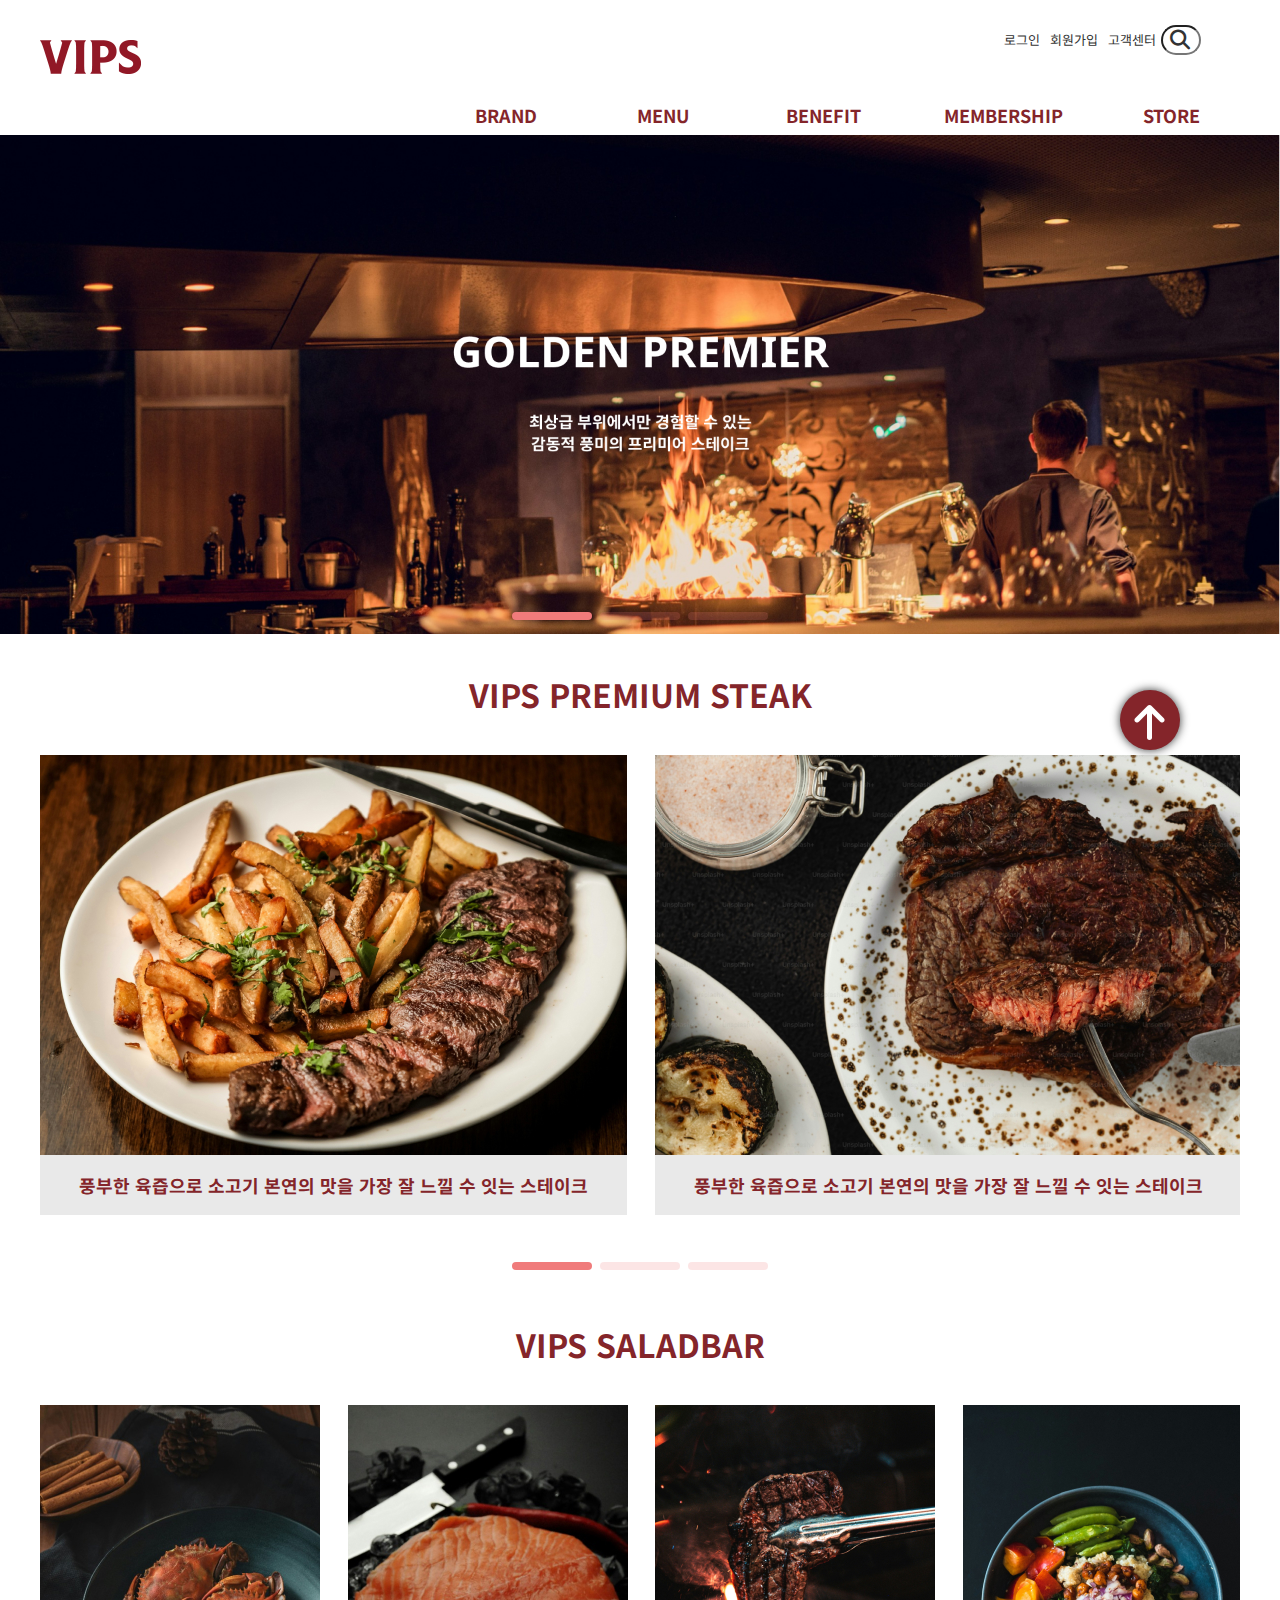
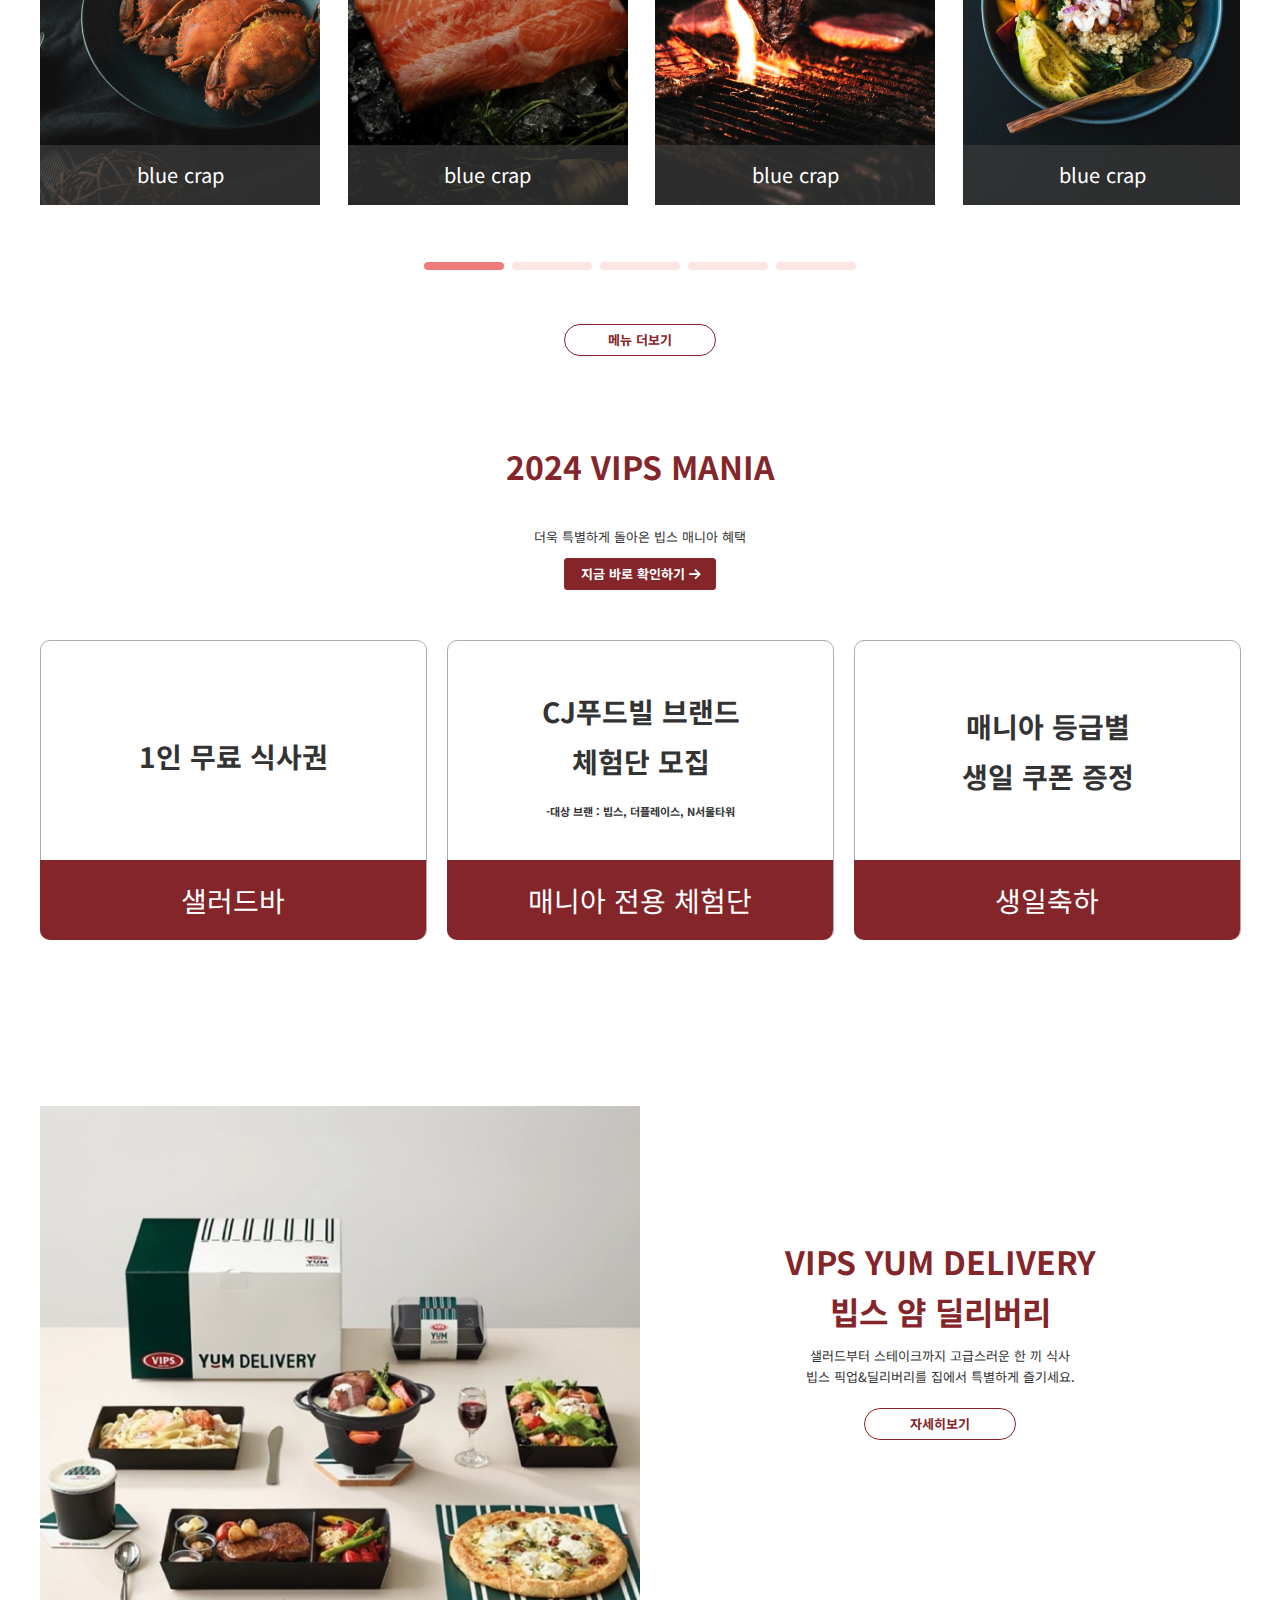
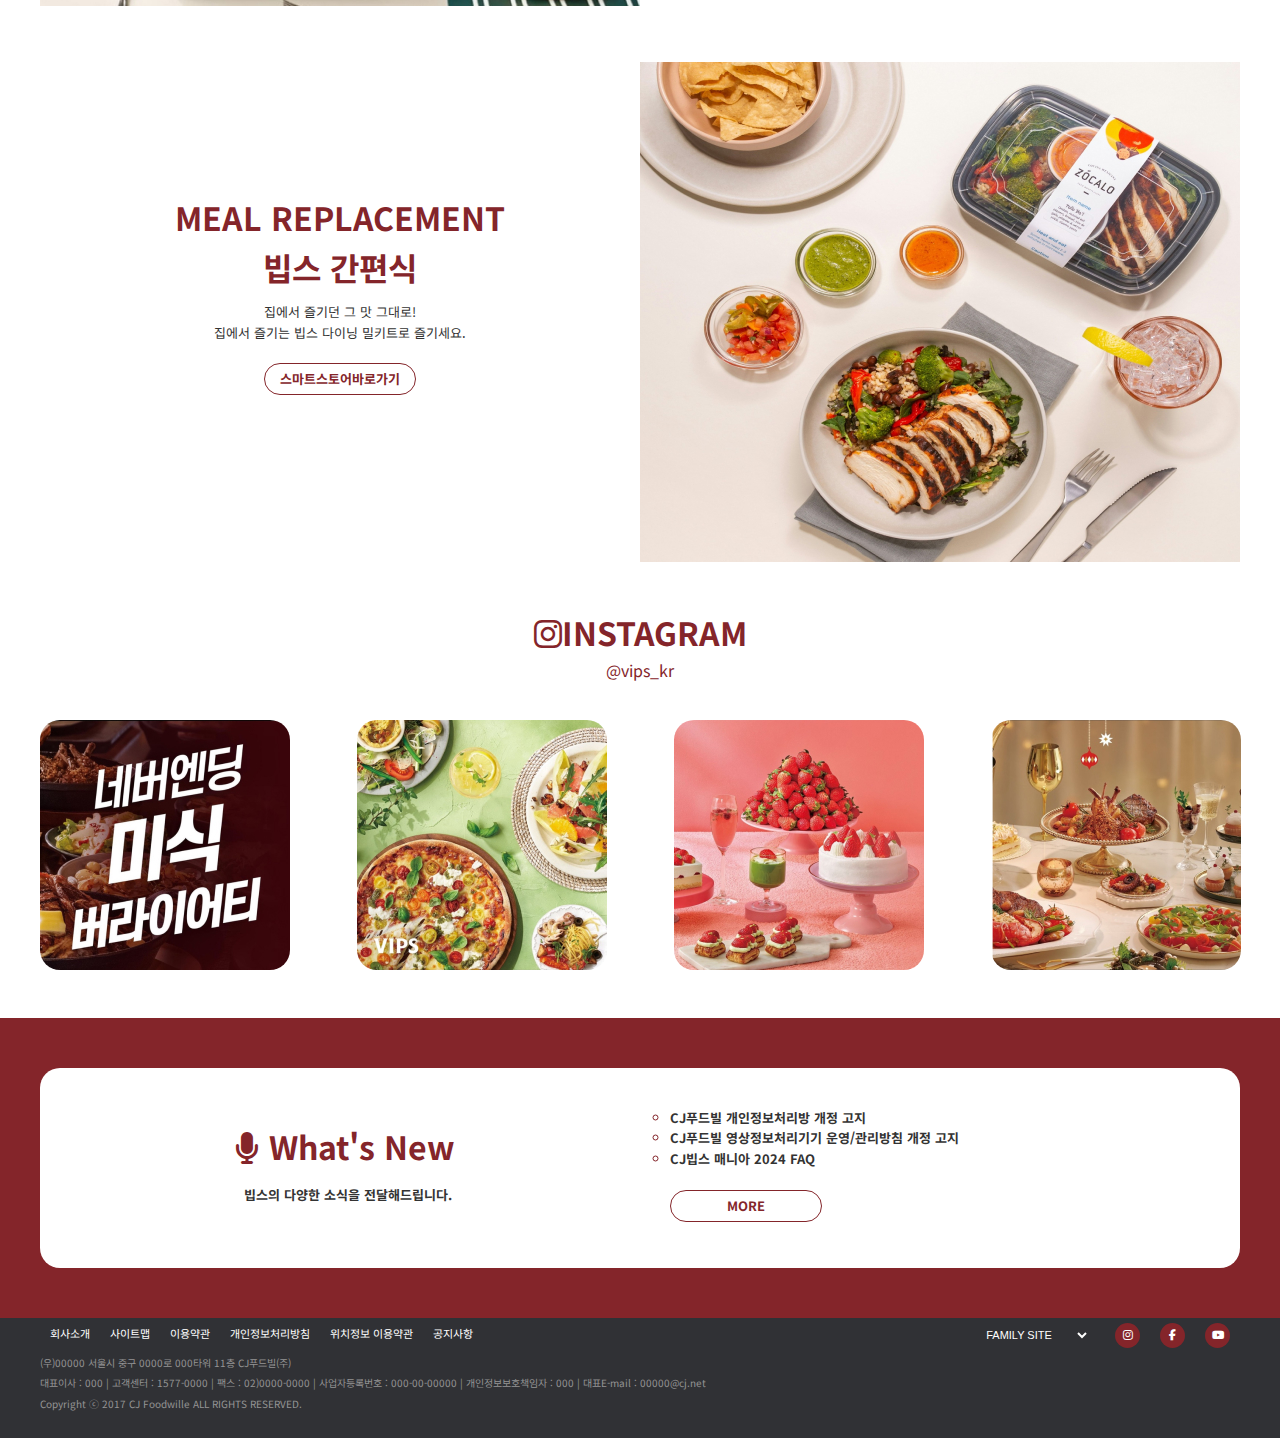
==== commit 33462a1f: "Add files via upload" ====
--- a/index.html
+++ b/index.html
@@ -1,280 +1,390 @@
-
-
 <!DOCTYPE html>
 <html lang="ko">
 <head>
-    <meta charset="UTF-8">
-    <meta name="viewport" content="width=device-width, initial-scale=1.0">
-    <title>Document</title>
-    <link rel="stylesheet" href="https://cdnjs.cloudflare.com/ajax/libs/font-awesome/6.5.1/css/all.min.css">
-    <link rel="stylesheet" href="./css/reset.css" type="text/css">
-    <link rel="stylesheet" href="./css/mmain.css" type="text/css">
-    <link rel="stylesheet" href="./css/mcommon.css" type="text/css">
-    <link rel="preconnect" href="https://fonts.googleapis.com">
-    <link rel="preconnect" href="https://fonts.gstatic.com" crossorigin>
-    <link href="https://fonts.googleapis.com/css2?family=Noto+Sans+KR:wght@100..900&display=swap" rel="stylesheet">
-    <link rel="stylesheet" href="https://cdn.jsdelivr.net/npm/swiper@11/swiper-bundle.min.css"
-/>
-  </head>
+  <meta charset="UTF-8">
+  <meta name="viewport" content="width=device-width, initial-scale=1.0">
+  <title>Document</title>
+  <!-- 1. css초기화 -->
+  <link href="./css/reset.css" rel="stylesheet" type="text/css">
+
+  <!-- 2. 공통서식 -->
+  <link rel="stylesheet" href="./css/common.css" type="text/css">
+
+  <!-- 3. 메인서식 -->
+  <link rel="stylesheet" href="./css/main.css" type="text/css">
+
+  <!-- 아이콘폰트 -->
+  <link rel="stylesheet" href="https://cdnjs.cloudflare.com/ajax/libs/font-awesome/6.2.1/css/all.min.css" type="text/css">
+
+  <link rel="stylesheet" href="https://cdn.jsdelivr.net/npm/swiper@11/swiper-bundle.min.css" type="text/css">
+
+
+
+  <link rel="stylesheet" href="https://cdn.jsdelivr.net/npm/swiper@11/swiper-bundle.min.css" />
+
+
+  <!-- 파비콘 이미지 삽입하기 -->
+
+
+
+  <!-- 사용자가 현재 페이지에 접속을 하면 접속한 디바이스기기를 체크하여 모바일, 태블릿일경우 모바일 페이지로 이동 -->
+  <script>
+    //사용자가 접속한 디바이스 기기 체크하기
+    let mobile_keys=new Array('iPhone','iPad','Android','BlackBerry','Windows Phone','Windows CE','LG','MOT','SAMSUNG','SonyEricsson','Nokia');
+
+    //만약에 웹페이지 주소뒤에 move_pc_screen 값이 없다면
+    if(document.URL.match('move_pc_screen')) mobile_keys=null;
+
+    //위 배열값 개수만큼 반복하여 검사를 하고 모바일 사용자이면 아래 내용을 실행
+    for(i in mobile_keys){
+      //URL파라미터에 'move_pc_screen'가 포함되어 있지 않을때 아래 내용 적용
+      if(navigator.userAgent.match(mobile_keys[i]) !=null){
+        location.href='https://jaerimlim.dothome.co.kr/vips_mobile/index.html'; //모바일로 연결하라
+        break; //더이상 실행안함.
+      }
+    }
+  </script>
+
 <body>
-    <input type="checkbox" id="toggle">
-    <!-- 상단헤더영역 시작 -->
-    <header>
-      <h1><a href="mobile.html" title="메인페이지로 바로가기">
-        <img src="./images/h1_vips.png" alt="빕스로고">
-      </a></h1>
-  
-      <label for="toggle" class="total_btn">
-        <i class="fas fa-bars"></i>
-      </label>
-
-      <i class="fa-solid fa-user"></i>
-  
+  <!-- 헤더영역 -->
+  <header id="top">
+    <div class="h_top">
+      <h1>
+        <a href="#" title="메인페이지로 바로가기">
+          <img src="./images/h1_vips.png" alt="상단로고이미지">
+        </a>
+      </h1>
+
+      <div class="r_top">
+        <nav class="top_lnb">
+          <ul>
+            <li><a href="#" title="로그인">로그인</a></li>
+            <li><a href="#" title="회원가입">회원가입</a></li>
+            <li><a href="#" title="고객센터">고객센터</a></li>
+          </ul>
+        </nav>
+
+        <fieldset id="search_box">
+          <input type="search" id="search" placeholder="">
+          <label for="search"><i class="fas fa-search"></i></label>
+        </fieldset>
+        </div>
+      </div>
     
-      <!-- 전체메뉴 -->
-      <nav class="gnb">
-        <label for="toggle" class="fas fa-times"></label>
-
-        <div class="sub_top">
+
+      <div class="h_bottom">
+        <nav class="gnb">
           <ul>
-            <li><a href="#" title="로그인"></a>로그인</li>
-            <li><a href="#" title="회원가입"></a>회원가입</li>
-            <li><a href="#" title="고객센터"></a>고객센터</li>
+            <li><a href="" title="브랜드">brand</a>
+              <ul class="sub">
+                <li><a href="#" title="브랜드스토리">브랜드스토리</a></li>
+                <li><a href="#" title="새소식">새소식</a></li>
+              </ul>
+            </li>
+            <li><a href="" title="메뉴">menu</a>
+              <ul class="sub">
+                <li><a href="#" title="스테이크">스테이크</a></li>
+                <li><a href="#" title="샐러드바">샐러드바</a></li>
+                <li><a href="#" title="음료">음료</a></li>
+                <li><a href="#" title="픽업&딜리버리">픽업&#x0026;딜리버리</a></li>
+                <li><a href="#" title="원산지정보">원산지정보</a></li>
+                <li><a href="#" title="알레르기정보">알레르기정보</a></li>
+              </ul>
+            </li>
+            <li><a href="" title="배네핏">benefit</a>
+              <ul class="sub">
+                <li><a href="#" title="이벤트">이벤트</a></li>
+                <li><a href="#" title="제휴&#x0026;할인카드">제휴&#x0026;할인카드</a></li>
+                <li><a href="#" title="상품권">상품권</a></li>
+                <li><a href="#" title="기프트카드">기프트카드</a></li>
+              </ul>
+            </li>
+            <li><a href="" title="맴버쉽">membership</a>
+              <ul class="sub">
+                <li><a href="#" title="CJ ONE">cj one</a></li>
+                <li><a href="#" title="빕스 매니아">빕스 매니아</a></li>
+              </ul>
+            </li>
+            <li><a href="" title="스토어">store</a>
+              <ul class="sub">
+                <li><a href="#" title="매장안내">매장안내</a></li>
+                <li><a href="#" title="돌잔치">돌잔치</a></li>
+              </ul>
+            </li>
           </ul>
-        </div>
-        <ul class="menu_bar">
-          <li>
-            <a href="#" title="메뉴">메뉴1 <i class="fas fa-angle-down"></i></a>
-            <ul class="sub_menu">
-              <li><a href="#" title="서브">서브메뉴1</a></li>
-              <li><a href="#" title="서브">서브메뉴2</a></li>
-              <li><a href="#" title="서브">서브메뉴3</a></li>
-            </ul>
-          </li>
-          <li><a href="#" title="메뉴">메뉴2</a></li>
-          <li><a href="#" title="메뉴">메뉴3</a></li>
-          <li><a href="#" title="메뉴">메뉴4</a></li>
-          <li><a href="#" title="메뉴">메뉴5</a></li>
-          <li><a href="#" title="메뉴">메뉴6</a></li>
-          <li><a href="#" title="메뉴">메뉴7</a></li>
-        </ul>
-      </nav>
-    </header>
-
-
+        </nav>
+      </div>
+  </header>
+
+  <!-- 메인영역 -->
   <main>
-    <!--1. 메인 배너 -->
-    <article class="main_b"> 
-      <a href="#" title="메인배너">
-        <img src="./images/mainbanner.jpg" alt="메인배너">
-      </a>
-      <div class="main_title">
-        <p class="bannerTxt">golden premium</p>
-        <p>빕스만의 프리미어 스테이크</p>
-        <a href="#" title="자세히보기">자세히보기</a>
-      </div>
-    </article>
-
-    <!--2. 샐러드바 메뉴 슬라이드 -->
-    <article class="saladsilde">
-      <h2>seasonal salad bar</h2>
-
+    <!-- 메인슬라이드 -->
+    <article class="slide">
+      <h2>메인슬라이드</h2>
       <div class="swiper mySwiper">
         <div class="swiper-wrapper">
-          <div class="swiper-slide">
-            <a href="#" title="씨푸드">
-              <img src="./images/slide01.jpg" alt="씨푸드">
+          <div class="swiper-slide baneer">
+            <a href="#" title="슬라이드1">
+              <img src="./images/main01.jpg" alt="슬라이드1">
             </a>
-            <p>seafood</p>
-          </div>
-          <div class="swiper-slide">
-            <a href="#" title="씨푸드">
-              <img src="./images/slide02.jpg" alt="씨푸드">
+          </div>
+          <div class="swiper-slide baneer">
+            <a href="#" title="슬라이드2">
+              <img src="./images/main02.jpg" alt="슬라이드2">
             </a>
-            <p>bbq</p>
-          </div>
-          <div class="swiper-slide">
-            <a href="#" title="씨푸드">
-              <img src="./images/slide03.jpg" alt="씨푸드">
+          </div>
+          <div class="swiper-slide baneer">
+            <a href="#" title="슬라이드3">
+              <img src="./images/main03.jpg" alt="슬라이드3">
             </a>
-            <p>salad</p>
-          </div>
-          <div class="swiper-slide">
-            <a href="#" title="씨푸드">
-              <img src="./images/slide04.jpg" alt="씨푸드">
-            </a>
-            <p>noddle</p>
-          </div>
-          <div class="swiper-slide">
-            <a href="#" title="씨푸드">
-              <img src="./images/slide05.jpg" alt="씨푸드">
-            </a>
-            <p>soup</p>
-          </div>
-          <div class="swiper-slide">
-            <a href="#" title="씨푸드">
-              <img src="./images/slide06.jpg" alt="씨푸드">
-            </a>
-            <p>dessert</p>
-          </div>
-          <div class="swiper-slide">
-            <a href="#" title="씨푸드">
-              <img src="./images/slide07.jpg" alt="씨푸드">
-            </a>
-            <p>wine$pairing</p>
-          </div>
-
-        </div>
-        <div class="slide_btn swiper-pagination"></div>
-      </div>
+          </div>
+        </div>
+        <!-- 페이지번호 -->
+        <div class="swiper-pagination"></div>
+      </div>
+    </article>  
+
+
+    <!-- 2. 스테이크 메뉴 콘텐츠 -->
+    <!-- Swiper -->
+    <div class="steakSlide">
+      <h2>vips premium steak</h2>
+      <div class="swiper-wrapper">
+        <div class="swiper-slide">
+          <a href="#" title="스테이크페이지"><img src="./images/steak01.jpg" alt=""></a>
+          <div class="back_s">
+            <a href="#" title="스테이크">채끝 스테이크<br>Sirloin Steak</a>
+          </div>
+          <p>풍부한 육즙으로 소고기 본연의 맛을
+            가장 잘 느낄 수 잇는 스테이크</p>
+        </div>
+        <div class="swiper-slide">
+          <a href="#" title="스테이크페이지"><img src="./images/steak02.jpg" alt=""></a>
+          <div class="back_s">
+            <a href="#" title="스테이크">등심 스테이크<br>Ribeye Steak</a>
+          </div>
+          <p>풍부한 육즙으로 소고기 본연의 맛을
+            가장 잘 느낄 수 잇는 스테이크</p>
+        </div>
+        <div class="swiper-slide">
+          <a href="#" title="스테이크페이지"><img src="./images/steak03.jpg" alt=""></a>
+          <div class="back_s">
+            <a href="#" title="스테이크">허브 갈릭 램 스테이크<br>Herb Garlic Lamp Steak</a>
+          </div>
+          <p>풍부한 육즙으로 소고기 본연의 맛을
+            가장 잘 느낄 수 잇는 스테이크</p>
+        </div>
+        <div class="swiper-slide">
+          <a href="#" title="스테이크페이지"><img src="./images/steak04.jpg" alt=""></a>
+          <div class="back_s">
+            <a href="#" title="스테이크">포터하우스 스테이크<br>Porterhouse Steak</a>
+          </div>
+          <p>풍부한 육즙으로 소고기 본연의 맛을
+            가장 잘 느낄 수 잇는 스테이크</p>
+        </div>
+
+      </div>
+      <div class="swiper-pagination"></div>
+
+    </div>
+  
+
+    <!-- 3. 샐러드바 메뉴 콘텐츠 -->
+    
+  <div class="swiper_salad">
+    <h2>vips saladbar</h2>
+    <div class="saladmenu swiper-wrapper">
+      <div class="salad swiper-slide">
+        <a href="#" title="샐러드바메뉴"><img src="./images/saladbar01.jpg" alt="샐러드바메뉴"></a>
+        <div>
+          <p>blue crap</p>
+        </div>
+      </div>
+      <div class="salad swiper-slide">
+        <a href="#" title="샐러드바메뉴"><img src="./images/saladbar02.jpg" alt="샐러드바메뉴"></a>
+        <div>
+          <p>blue crap</p>
+        </div>
+      </div>
+      <div class="salad swiper-slide">
+        <a href="#" title="샐러드바메뉴"><img src="./images/saladbar03.jpg" alt="샐러드바메뉴"></a>
+        <div>
+          <p>blue crap</p>
+        </div>
+      </div>
+      <div class="salad swiper-slide">
+        <a href="#" title="샐러드바메뉴"><img src="./images/saladbar04.jpg" alt="샐러드바메뉴"></a>
+        <div>
+          <p>blue crap</p>
+        </div>
+      </div>
+      <div class="salad swiper-slide">
+        <a href="#" title="샐러드바메뉴"><img src="./images/saladbar05.jpg" alt="샐러드바메뉴"></a>
+        <div>
+          <p>blue crap</p>
+        </div>
+      </div>
+      <div class="salad swiper-slide">
+        <a href="#" title="샐러드바메뉴"><img src="./images/saladbar06.jpg" alt="샐러드바메뉴"></a>
+        <div>
+          <p>blue crap</p>
+        </div>
+      </div>
+      <div class="salad swiper-slide">
+        <a href="#" title="샐러드바메뉴"><img src="./images/saladbar07.jpg" alt="샐러드바메뉴"></a>
+        <div>
+          <p>blue crap</p>
+        </div>
+      </div>
+      <div class="salad swiper-slide">
+        <a href="#" title="샐러드바메뉴"><img src="./images/saladbar08.jpg" alt="샐러드바메뉴"></a>
+        <div>
+          <p>blue crap</p>
+        </div>
+      </div>
+
+    </div>
+    <div class="saladbar swiper-pagination"></div>
+    
+  </div>
+  <a href="#" title="메뉴 더보기" class="menu_btn">메뉴 더보기</a>
+      
+
+    <!-- 4. 빕스 매니아 -->
+    <article class="vips_mania">
+      <h2>2024 vips mania</h2>
+      <p>더욱 특별하게 돌아온 빕스 매니아 혜택</p>
+      <a href="#">지금 바로 확인하기
+        <i class="fa-solid fa-arrow-right"></i>
+      </a>
+
+      <div class="mania_box">
+        <ul>
+          <li>
+            <div class="mania_top">
+              <a href="#" title="1인 무료 식사권" class="m_txt1">1인 무료 식사권</a>
+            </div>
+            <a href="#" title="샐러드바">샐러드바</a>
+          </li>
+          <li>
+            <div class="mania_top">
+              <a href="#" title="체험단 모집" class="m_txt2">CJ푸드빌 브랜드<br>체험단 모집
+              <p>-대상 브랜 : 빕스, 더플레이스, N서울타워</p>
+              </a>
+            </div>
+            <a href="#" title="매니아 전용 체험단">매니아 전용 체험단</a>
+          </li>
+          <li>
+            <div class="mania_top">
+              <a href="#" title="1인 무료 식사권" class="m_txt3">매니아 등급별<br>생일 쿠폰 증정</a>
+            </div>
+            <a href="#" title="생일축하">생일축하</a>
+          </li>
+        </ul>
+      </div>
+
+
     </article>
 
-    <!--3. 빕스 매니아  -->
-    <article class="mania">
-      <h2>2024 vips mania</h2>
-      <p>더욱 다양하게 돌아온 빕스 매니아 혜택</p>
-      <a href="#" title="빕스매니아혜택바로가기">지금 바로 확인하기
-        <i class="fa-solid fa-arrow-right"></i></a>
-      
-      <div class="mania_box">
-        <div class="l_mania"><a href="#" title="샐러드바">샐러드바</a></div>
-        <div class="r_mania"><a href="#" title="1인무료식사권">1인 무료 식사권</a></div>
-      </div>
-      <div class="mania_box">
-        <div class="l_mania2"><a href="#" title="매니아전용">매니아 전용<br>체험단</a></div>
-        <div class="r_mania2">
-          <a href="#" title="1인무료식사권">CJ푸드빌 브랜드 체험단 모집<br>
-          <span>-대상 브랜드 : 빕스, 더플레이스, N서울타워</span></a>
-        </div>
-      </div>
-      <div class="mania_box">
-        <div class="l_mania"><a href="#" title="생일축하">생일축하</a></div>
-        <div class="r_mania"><a href="#" title="1인무료식사권">매니아 등급별 생일 쿠폰 증정</a></div>
-      </div>
-    
+    <!-- 5. 빕스 얌 딜리버리 -->
+    <article>
+      <div class="dely_box">
+        <div>
+          <a href="#" title="픽업&딜리버리 바로가기"><img src="./images/delivery.jpg" alt="픽업&딜리버리"></a>
+        </div>
+        <div class="dely_txt">
+          <h2>vips yum delivery<br>
+          빕스 얌 딜리버리</h2>
+          <p>샐러드부터 스테이크까지 고급스러운 한 끼 식사<br>빕스 픽업&딜리버리를 집에서 특별하게 즐기세요.</p>
+          <a href="#" title="자세히보기">자세히보기</a>
+        </div>
+      </div>
     </article>
 
-    <!--4. 빕스 얌 딜리버리 -->
-    <article class="yum_delivery">
-      <div class="l_yum">
-        <a href="#" title="픽업&딜리버리">
-          <img src="./images/delivery.jpg" alt="얌딜리버리">
+    <!-- 6. 스마트스토어 -->
+    <article class="meal_box">
+      <div class="meal_txt">
+        <h2>Meal Replacement<br>
+          빕스 간편식</h2>
+        <p>집에서 즐기던 그 맛 그대로!<br>
+        집에서 즐기는 빕스 다이닝 밀키트로 즐기세요.</p>
+        <a href="#" title="스마트스토어바로가기">스마트스토어바로가기</a>
+      </div>
+      <div>
+        <a href="#" title="스마트스토어바로가기">
+          <img src="./images/smartstore.jpg" alt="스마트스토어">
         </a>
       </div>
-      <div class="r_yum">
-        <div class="slidetxt">
-          <h2>vips yum<br>delivery</h2> 
-          <p class="yum_title">빕스 얌 딜리버리</p>
-          <p>샐러드부터 스테이크까지 고급스러운 한 끼 식사<br>
-          빕스 픽업&딜리버리를 집에서 특별하게 즐기세요.</p>
-          <a href="#" title="배달 바로가기">바로가기</a>
-      </div>
-      </div>
     </article>
 
-    <!-- 5. 스마트스토어 -->
-    <article class="vips_store">
-      <div class="r_yum">
-        <div class="slidetxt_meal">
-          <h2>vips meal<br>replacement</h2> 
-          <p class="yum_title">빕스 간편식</p>
-          <p>빕스에서 즐기던 그 맛 그대로<br>
-            집에서도 즐길 수 있는 빕스 다이닝 밀키트로 즐기세요.
-          </p>
-          <a href="#" title="배달 바로가기">스마트스토어 바로가기</a>
-        </div>
-      </div>
-      <div class="l_yum">
-        <a href="#" title="픽업&딜리버리">
-          <img src="./images/smartstore.jpg" alt="얌딜리버리">
-        </a>
+    <!-- 7. 인스타그램 -->
+    <article class="instagram">
+      <a href="#" title="인스타그램 페이지 이동"><h2><i class="fa-brands fa-instagram"></i>instagram</h2></a>
+      <a href="#" title="인스타그램" class="ins_id">@vips_kr</a>
+      <div class="inst_img">
+        <ul>
+          <li><a href="https://www.instagram.com/p/CzXhkTUSTPF/?igsh=MzRlODBiNWFlZA=="><img src="./images/instagram01.jpg" alt="인스타그램"></a></li>
+          <li><a href="https://www.instagram.com/p/C4rOQ7lSsTO/?igsh=MzRlODBiNWFlZA=="><img src="./images/instagram02.jpg" alt="인스타그램"></a></li>
+          <li><a href="https://www.instagram.com/p/C2s9PduyA90/?igsh=MzRlODBiNWFlZA=="><img src="./images/instagram03.jpg" alt="인스타그램"></a></li>
+          <li><a href="https://www.instagram.com/reel/Cz7kPbbyaH4/?igsh=MzRlODBiNWFlZA=="><img src="./images/instagram04.jpg" alt="인스타그램"></a></li>
+        </ul>
       </div>
 
     </article>
 
-    <!-- 인스타그램 -->
-    <article class="insta">
-      <h2>instagram</h2>
-      <ul class="insta_grid">
-        <li>
-          <a href="#" title="인스타그램바로가기">
-          <img src="./images/instagram01.jpg" alt="인스타그램"></a>
-        </li>
-        <li>
-          <a href="#" title="인스타그램바로가기">
-          <img src="./images/instagram02.jpg" alt="인스타그램"></a>
-        </li>
-        <li>
-          <a href="#" title="인스타그램바로가기">
-          <img src="./images/instagram03.jpg" alt="인스타그램"></a>
-        </li>
-        <li>
-          <a href="#" title="인스타그램바로가기">
-          <img src="./images/instagram04.jpg" alt="인스타그램"></a>
-        </li>
+    <!-- 탑버튼 -->
+    <div class="top_btn">
+      <a href="#" title="위로가기">
+        <i class="fa-solid fa-arrow-up"></i>
+      </a>
+    </div>
+
+    <!-- 8. 공지사항 -->
+    <div class="new_box">
+      <div class="inner_box">
+        <div class="l_new">
+          <h3><a href="#" title="공지사항 바로가기"><i class="fa-solid fa-microphone"></i>What's New</a></h3>
+          <p><a href="#" title="공지사항">빕스의 다양한 소식을 전달해드립니다.</a></p>
+        </div>
+        <div class="r_new">
+          <ul>
+            <li>
+              <a href="#" title="공지사항 바로가기">CJ푸드빌 개인정보처리방 개정 고지
+              </a>
+            </li>
+            <li>
+              <a href="#" title="공지사항 바로가기">
+              CJ푸드빌 영상정보처리기기 운영/관리방침 개정 고지
+              </a>
+            </li>
+            <li>
+              <a href="#" title="공지사항 바로가기">
+              CJ빕스 매니아 2024 FAQ
+              </a>
+            </li>
+          </ul>
+          <a href="#" title="더보기">MORE</a>
+        </div>
+      </div>
+    </div>
+  </main>
+
+
+
+  <!-- 푸터영역 -->
+  <footer>
+
+
+    <nav class="top_f">
+      <ul>
+        <li><a href="#" title="회사소개">회사소개</a></li>
+        <li><a href="#" title="사이트맵">사이트맵</a></li>
+        <li><a href="#" title="이용약관">이용약관</a></li>
+        <li><a href="#" title="개인정보처리방침">개인정보처리방침</a></li>
+        <li><a href="#" title="위치정보 이용약관">위치정보 이용약관</a></li>
+        <li><a href="#" title="공지사항">공지사항</a></li>
       </ul>
-    </article>
-
-    <!-- sns -->
-    <div class="sns">
-      <ul>
-        <li>
-          <a href="#" title="인스타그램">
-            <i class="fa-brands fa-instagram"></i>
-            <p>instagram</p>
-          </a>
-        </li>
-        <li>
-          <a href="#" title="페이스북">
-            <i class="fa-brands fa-square-facebook"></i>
-            <p>facebook</p>
-          </a>
-        </li>
-        <li>
-          <a href="#" title="유튜브">
-            <i class="fa-brands fa-square-youtube"></i>
-            <p>youtube</p>
-          </a>
-        </li>
-      </ul>
-    </div>
-
-    <!-- 공지사항 -->
-    <a href="#" title="topbtn" class="top_btn">
-      <i class="fa-solid fa-arrow-up"></i>
-    </a>
-    <article class="new_box">
-      <div class="new_inner">
-        <h2><i class="fa-solid fa-microphone"></i>what's new</h2>
-        <p>빕스의 다양한 소식을 전달해드립니다.</p>
-        <ul>
-          <li><a href="#" title="공지사항">CJ푸드빌 개인정보처리방침 개정 고지</a></li>
-          <li><a href="#" title="공지사항">CJ푸드빌 영상정보처리기기 운영/관리방침 개정 고지</a></li>
-          <li><a href="#" title="공지사항">CJ빕스 매니아 2024 FAQ</a></li>
-        </ul>
-        <a href="#" title="더보기">more</a>
-      </div>
-    </article>
-
-  </main>
-
-  <footer>
-
-    <div class="f_box">
-      <nav class="f_top">
-        <ul>
-          <li><a href="#" title="회사소개">회사소개</a></li>
-          <li><a href="#" title="사이트맵">사이트맵</a></li>
-          <li><a href="#" title="이용약관">이용약관</a></li>
-          <li><a href="#" title="개인정보처리방침">개인정보처리방침</a></li>
-          <li><a href="#" title="위치정보 이용약관">위치정보 이용약관</a></li>
-        </ul>
-      </nav>
-
-      <a href="#" title="메인페이지바로가기">
-        <img src="./images/h1_vips2.png" alt="메인페이지바로가기">
-      </a>
-      
+
       <select name="siteurl" id="siteUrl" onchange="siteUrl(a);">
         <option value="">FAMILY SITE</option>
         <option value="#">SITE01</option>
@@ -282,67 +392,122 @@
         <option value="#">SITE03</option>
       </select>
 
-      <div class="f_bottom">
-        <p class="tell">고객센터 : 1577-0000</p>
-        <p>(우)00000 서울시 중구 0000로 000타워 11층 CJ푸드빌(주) 대표이사 : 000</p>
-        <p>사업자등록번호 : 000-00-00000  개인정보보호책임자 : 000 </p>
-        <p>Copyright ⓒ 2017 CJ Foodwille ALL RIGHTS RESERVED.</p>
-      </div>
+      <ul class="sns">
+        <li>
+          <a href="#" title="인스타그램">
+            <i class="fa-brands fa-instagram">
+            <span>인스타그램</span>
+            </i>
+          </a>
+        </li>
+        <li>
+          <a href="#" title="페이스북">
+            <i class="fa-brands fa-facebook-f">
+              <span>페이스북</span>
+            </i>
+          </a>
+        </li>
+        <li>
+          <a href="#" title="유튜브">
+            <i class="fa-brands fa-youtube">
+            <span>유튜브</span>
+            </i>
+          </a>
+      </ul>
+    </nav>
+
+    <div class="bottom_f">
+      <p>
+        (우)00000 서울시 중구 0000로 000타워 11층 CJ푸드빌(주)<br>
+대표이사 : 000 | 고객센터 : 1577-0000 | 팩스 : 02)0000-0000 | 사업자등록번호 : 000-00-00000 | 개인정보보호책임자 : 000 | 대표E-mail : 00000@cj.net<br>
+Copyright ⓒ 2017 CJ Foodwille ALL RIGHTS RESERVED.
+      </p>
     </div>
 
+
+
   </footer>
-
-  <!-- Swiper JS -->
-  <script src="https://cdn.jsdelivr.net/npm/swiper@11/swiper-bundle.min.js"></script>
-
-  <!-- Initialize Swiper -->
+    <!-- Swiper JS -->
+    <script src="https://cdn.jsdelivr.net/npm/swiper@11/swiper-bundle.min.js"></script>
+
   <script>
+
     var swiper = new Swiper(".mySwiper", {
-      slidesPerView: 3,
+      slidesPerView: 1, //화면에 보여지는 이미지 개수
+      spaceBetween: 0,  //이미지와 이미지 간격
+      loop: true,     //슬라이드 이미지 로테이션 설정 false
+      pagination: {   //콘트롤버튼 옵션
+        el: ".swiper-pagination",
+        clickable: true,
+      },
+      autoplay: {
+        delay: 2500,
+        disableOnInteraction: false,
+      },
+
+    });
+
+    <!-- Initialize Swiper -->
+    var swiper = new Swiper(".steakSlide", {
+        slidesPerView: 2,
+        spaceBetween: 30,
+        freeMode: true,
+        pagination: {
+          el: ".swiper-pagination",
+          clickable: true,
+        },
+      });
+
+    var swiper = new Swiper(".swiper_salad", {
+      slidesPerView: 4,
       spaceBetween: 30,
+      freeMode: true,
       pagination: {
         el: ".swiper-pagination",
         clickable: true,
       },
     });
-    // 탑버튼 슬라이드시 사라짐
+
+
+    // 빕스 얌딜리버리&스마트스토어 스크롤시 콘텐츠 텍스트 애니메이션 효과
+    let delyText = document.querySelector(".dely_txt");
+
+    window.addEventListener("scroll", function(){
+      let value = window.scrollY;
+      console.log("scrollY", value);
+      
+      if(value > 2000){
+        delyText.style.animation = "slide1 1s ease-out forwards";
+      }else{
+        delyText.style.animation = "slide2 1s ease-out"
+      }
+    });
+
+    let mealText = document.querySelector(".meal_txt");
+
+    window.addEventListener("scroll", function(){
+      let value = window.scrollY;
+
+      if(value > 2500){
+        mealText.style.animation = "slide1 1s ease-out forwards";
+      }else{
+        mealText.style.animation = "slide2 1s ease-out"
+      }
+    });
+
     let topbtn = document.querySelector(".top_btn");
 
     window.addEventListener("scroll", function(){
     let value = window.scrollY;
 
-    if(value >= 500){
-      topbtn.style.display = "block";
-    }else{
-      topbtn.style.display= "none"
-    }
+      if(value >= 1000){
+        topbtn.style.display = "block";
+      }else{
+        topbtn.style.display= "none"
+      }
 });
-
-  // 얌딜리버리, 스마트스토어 슬라이드 효과
-  let delyText = document.querySelector(".slidetxt");
-
-  window.addEventListener("scroll", function(){
-    let value = window.scrollY;
-    console.log("scrollY", value);
     
-    if(value > 700){
-      delyText.style.animation = "slide1 1s ease-out forwards";
-    }else{
-      delyText.style.animation = "slide2 1s ease-out"
-    }
-  });
-
-  let mealText = document.querySelector(".slidetxt_meal");
-
-  window.addEventListener("scroll", function(){
-    let value = window.scrollY;
-
-    if(value > 1000){
-      mealText.style.animation = "slide1 1s ease-out forwards";
-    }else{
-      mealText.style.animation = "slide2 1s ease-out"
-    }
-  });
+
   </script>
 </body>
-</html>
+</html>--- a/css/common.css
+++ b/css/common.css
@@ -0,0 +1,189 @@
+@charset "utf-8";
+
+/* 기본스타일 3가지(폰트, 색상, 링크) */
+@import url('https://fonts.googleapis.com/css2?family=Noto+Sans+KR:wght@100..900&display=swap');
+
+:root{
+  --text_color01:#333;
+  --text_color02:#84252A;
+  
+
+  --footer_color:#303135;
+
+  --font-size_13:13px;
+
+}
+html{
+  scroll-behavior: smooth;
+}
+body{
+  font-family: "Noto Sans KR", sans-serif, arial;
+  font-size: var(--font-size_13);
+  color: var(--text_color01);
+  line-height: 160%;
+}
+a{
+  color: var(--text_color01);
+  text-decoration: none;
+}
+
+/* header서식 */
+header{
+  width: 100%;
+  height: 120px;
+  position: fixed;
+  background: #fff;
+  z-index: 100;
+  top: 0px;
+}
+
+.h_top{
+  display: flex;
+  width: 1200px;
+  height: 80px;
+  margin: 0 auto;
+  position: relative;
+}
+.h_top > h1{
+  position: absolute;
+  bottom: 0px;
+}
+.r_top{
+  position: absolute;
+  right: 15px;
+  display: flex;
+  top: 30px;
+}
+.top_lnb > ul{display: flex;}
+.top_lnb > ul > li{padding: 0px 5px;}
+
+/* 검색창 서식 */
+#search{
+  width: 40px;
+  height: 30px;
+  border-radius: 25px;
+  text-align: center;
+  transform: translateY(-5px);
+  transition: 0.5s;
+}
+#search:focus{
+  width: 200px;
+}
+.fa-search{
+  font-size: 20px;
+  position: relative;
+  left: -35px;
+  top: -2px;
+}
+
+
+@keyframes searchBox{
+  from{
+    width: 0px;
+  }
+  to{
+    width: 150px;
+  }
+}
+
+/* 해더 하단 네비게이션 메뉴 서식 */
+.h_bottom{ 
+  background: rgba(51, 51, 51, 0.7);
+  width: 100%;
+  height: 35px;
+  transition: 0.5s;
+  top: 100px;
+  left: 0px;
+  overflow: hidden;
+  position: absolute;
+  z-index: 100;
+}
+.h_bottom:hover{height:300px;
+}
+.gnb{
+  width: 100%;
+  background: #fff;
+}
+.gnb > ul{
+  margin: 0 auto;
+  display: flex;
+  width: 1200px;
+  height: 35px;
+  justify-content: flex-end;
+}
+.gnb > ul >li{
+  line-height: 30px;
+  text-align: center;
+  padding: 0px 40px;
+  position: relative;
+
+}
+.gnb > ul >li > a{
+  color: var(--text_color02);
+  font-size: 18px;
+  text-transform: uppercase;
+  font-weight: bold;
+}
+.gnb> ul >li > a:hover{border-bottom: 2px solid var(--text_color02);}
+
+.sub > li {padding: 5px 0px;}
+.sub > li >a {display: block; color: #fff; text-transform: uppercase;}
+
+.sub a:hover{
+  text-decoration:underline;
+}
+
+/* footer서식 */
+footer{
+  width: 100%;
+  height: 120px;
+  background: var(--footer_color);
+}
+.top_f{
+  width: 1200px;
+  margin: 0 auto;
+  padding: 5px 0px;
+  display: flex;
+  justify-content: space-between;
+  position: relative;
+}
+.top_f > ul {
+  display: flex;
+}
+.top_f > ul> li{
+  padding: 0 10px;
+}
+.top_f > ul> li > a{color: #fff; font-size: 11px;}
+.top_f > ul> li > a:hover{text-decoration: underline;}
+.sns > li > a > i{
+  width: 25px;
+  height: 25px;
+  line-height: 25px;
+  text-align: center;
+  background: #84252A;
+  border-radius: 50%;
+  color: #fff;
+}
+
+.sns > li > a > i > span{
+  display: none;
+}
+#siteUrl{
+  width: 130px;
+  height: 25px;
+  text-align: center;
+  position: absolute;
+  right: 150px;
+  background: #303135;
+  color: #fff;
+  border: none;
+  font-size: 11px;
+}
+.bottom_f{
+  width: 1200px;
+  margin: 0 auto;
+}
+.bottom_f > p{
+  color: #949494;
+  font-size: 10px;
+}--- a/css/main.css
+++ b/css/main.css
@@ -0,0 +1,381 @@
+@charset "utf-8";
+
+:root{
+  --text_color01:#333;
+  --text_color02:#84252A;
+  --text_color03:#fff;
+  
+
+  --footer_color:#303135;
+
+  --font-size_13:13px;
+  --font-size_16:16px;
+
+}
+h2{
+  font-size: 32px;
+  color: #84252A;
+  font-weight: bold;
+  margin: 50px;
+  text-transform: uppercase;
+}
+main{
+  margin: 34px auto 0px auto;
+}
+.slide{
+  width:100%; 
+  height: 100%;  
+  position: relative; 
+  top: 100px;
+}
+.slide >h2{display: none;}
+
+
+.mySwiper > .swiper-wrapper > .baneer {
+  text-align: center;font-size: 18px;background: #fff;display: flex;
+  justify-content: center;align-items: center;
+}
+.mySwiper > .swiper-wrapper > .baneer img {display: block;width:100%; height:100%;object-fit: cover;}
+/* .swiper {margin-left: auto;margin-right: auto;} */
+
+/* 콘트롤 버튼 서식 편집하기 */
+.swiper-pagination > span{
+  background:rgb(240, 123, 123);
+  width:80px;
+  border-radius:10px;
+}
+
+/* 스테이크 메뉴 서식 */
+
+.steakSlide {
+  width: 1200px;
+  height: 650px;
+  margin: 0 auto;
+  position: relative;
+  overflow: hidden;
+  text-align: center;
+  padding-top: 100px;
+}
+
+
+.swiper-slide {
+  text-align: center;
+  font-size: 18px;
+  background: #fff;
+  /* display: flex; */
+  justify-content: center;
+  align-items: center;
+  width: 587px;
+  height: 400px;
+}
+.swiper-slide:hover .back_s{
+  display: block;
+}
+.swiper-slide img {
+  display: block;
+  width: 587px;
+  height: 400px;
+  object-fit: cover;
+}
+.swiper-slide > p{
+  width: 587px;
+  height: 60px;
+  background: #e9e9e9;
+  color: var(--text_color02);
+  position: relative;
+  line-height: 60px;
+  font-weight: bold;
+}
+.back_s{
+  width: 587px;
+  height: 400px;
+  background: rgba(0, 0, 0, 0.5);
+  position: absolute;
+  top: 0;
+  display: none;
+
+}
+.back_s a{
+  color: #fff;
+  text-decoration: none;
+  font-size: 32px;
+  line-height: 60px;
+  font-weight: bold;
+  position: relative;
+  top: 130px;
+}
+
+/* 샐러드바 메뉴 서식 */
+
+.menu_btn{
+  display: block;
+  width: 150px;
+  height: 30px;
+  line-height: 30px;
+  border: 1px solid var(--text_color02);
+  border-radius: 50px;
+  color: var(--text_color02);
+  font-weight: bold;
+  text-align: center;
+  position: relative;
+  margin: 40px auto 100px auto;
+}
+
+.menu_btn:hover{
+  background: var(--text_color02);
+  color: var(--text_color03);
+}
+
+/* 샐러드바 슬라이드 */
+.swiper_salad {
+  width: 1200px;
+  height: 600px;
+  margin: 0 auto;
+  position: relative;
+  overflow: hidden;
+  text-align: center;
+}
+
+
+.swiper_salad > .swiper-slide {
+  text-align: center;
+  font-size: 18px;
+  background: #fff;
+  display: flex;
+  justify-content: center;
+  align-items: center;
+}
+
+.swiper_salad > .saladmenu img {
+  display: block;
+  width: 280px;
+  height: 400px;
+  object-fit: cover;
+}
+
+.salad >div{
+  width: 280px;
+  height: 60px;
+  background: rgba(58, 58, 58, 0.7);
+  color: #fff;
+  font-size: 20px;
+  line-height: 60px;
+  text-align: center;
+  position: relative;
+  top: -60px;
+}
+
+
+/* 빕스매니아 */
+.vips_mania{
+  width: 1200px;
+  height: 600px;
+  margin: 0 auto;
+  text-align: center;
+}
+/* 혜택 바로가기 버튼 */
+.vips_mania > a{
+  border: 1px solid var(--text_color02);
+  background: var(--text_color02);
+  color: var(--text_color03);
+  border-radius: 3px;
+  display: block;
+  width: 150px;
+  height: 30px;
+  line-height: 30px;
+  font-weight: bold;
+  margin: 10px auto;
+}
+.vips_mania > a:hover{
+  background: var(--text_color03);
+  color: var(--text_color02);
+}
+/* 매니아 혜택 박스*/
+.mania_box{width: 1200px;margin-top: 50px;}
+.mania_box > ul {display: flex;}
+.mania_box > ul > li:nth-child(2){margin: 0px 20px;}
+.mania_top{
+  width: 385px;
+  height: 298px;
+  border: 1px solid #acacac;
+  border-radius: 10px;
+  font-size: 28px;
+  font-weight: bold;
+}
+.mania_top:hover{
+  background: #ccc;
+  transition: 0.5s;
+}
+.mania_top:hover > a{color: #fff;}
+.mania_top > a{
+  position: relative;
+  line-height: 50px;
+  display: block;
+}
+.mania_top > .m_txt1{top: 90px;}
+.mania_top > .m_txt2{top: 45px;}
+.mania_top > .m_txt3{top: 60px;}
+.mania_top > a>  p{font-size: 11px;}
+.mania_box>ul >li >a{
+  width: 386px;
+  background: var(--text_color02);
+  line-height: 80px;
+  color: var(--text_color03);
+  border-radius: 0px 0px 10px 10px ;
+  position: relative;
+  top: -80px;
+  display: block;
+  font-size: 28px;
+}
+.mania_box>ul >li >a:hover{text-decoration: underline;}
+
+/* 픽업&딜리버리, 빕스간편식 */
+.dely_box, .meal_box{
+  width: 1200px;
+  margin: 0 auto;
+  display: flex;
+  padding-top: 50px;
+}
+
+.dely_txt, .meal_txt{
+  width: 600px;
+  text-align: center;
+  position: relative;
+  top: 80px;
+  animation: slide1 1s ease-out;
+}
+.dely_txt > h2, .meal_txt > h2{line-height: 50px; margin-bottom: 10px;}
+
+/* 자세히보기,스마트스토어 버튼 */
+.dely_txt > a, .meal_txt > a{
+  display: block;
+  width: 150px;
+  height: 30px;
+  line-height: 30px;
+  border: 1px solid var(--text_color02);
+  border-radius: 50px;
+  color: var(--text_color02);
+  font-weight: bold;
+  margin: 20px auto;
+}
+.dely_txt > a:hover, .meal_txt > a:hover{
+  background: var(--text_color02);
+  color: var(--text_color03);
+}
+/* 얌딜리버리 텍스트 애니메이션 효과 */
+@keyframes slide1{
+  from{
+    top: -100px;
+    opacity: 0;
+  }
+  to{
+    top: 80px;
+    opacity: 1;
+  }
+}
+@keyframes slide2{
+  from{
+    top: 80px;
+    opacity: 1;
+  }
+  to{
+    top: -100px;
+    opacity: 0;
+  }
+}
+
+
+/* 인스타그램 */
+.instagram{
+  width: 1200px;
+  height: 400px;
+  margin: 0 auto;
+}
+.instagram h2{text-align: center;}
+.instagram ul{display: flex;}
+.instagram ul > li{margin-right: 67px;}
+.ins_id{
+  font-size: 16px; color: var(--text_color02);
+  display: block;
+  text-align: center;
+  position: relative;
+  top: -40px;
+
+}
+
+.inst_img > ul> li> a >img{
+  border-radius: 20px;
+  width: 250px;
+  object-fit: cover; 
+  transition: 0.3s;
+}
+.inst_img > ul>  li img:hover{
+  transform: scale(1.1);
+}
+
+/* 탑버튼 */
+.top_btn{
+  width: 60px;
+  height: 60px;
+  background: var(--text_color02);
+  border-radius: 50%;
+  text-align: center;
+  line-height: 60px;
+  position: fixed;
+  right: 100px;
+  bottom: 150px;
+  box-shadow: 0 0 10px #333;
+  z-index: 9999;
+}
+.top_btn a{
+  color: #fff;
+  font-size: 40px;
+}
+
+/* 공지사항 */
+.new_box{
+  width: 100%; 
+  height: 300px; 
+  background: var(--text_color02)}
+.inner_box{
+  width:1200px;height: 200px; 
+  background: #fff; 
+  margin: 0 auto; 
+  position:relative; 
+  top: 50px; 
+  border-radius: 20px; 
+  display: flex;
+}
+.l_new{
+  width: 600px;
+  text-align: center;
+  line-height: 40px;
+  position: relative;
+  top: 50%;
+  transform: translateY(-42px);
+}
+.l_new > h3 > a{font-size: 32px; color: var(--text_color02);
+}
+.l_new > h3 > a > i{margin: 0 10px;}
+.l_new > p {font-weight: bold; text-indent: 15px;}
+
+.r_new{position: relative; top: 40px; left: 30px;}
+.r_new > ul > li{list-style: circle; color: var(--text_color02); font-weight: bold;}
+
+.r_new > a {
+  display: block;
+  width: 150px;
+  height: 30px;
+  line-height: 30px;
+  border: 1px solid var(--text_color02);
+  border-radius: 50px;
+  color: var(--text_color02);
+  font-weight: bold;
+  text-align: center;
+  margin: 20px 0px;
+}
+.r_new > a:hover{
+  background: var(--text_color02);
+  color: var(--text_color03);
+}
+
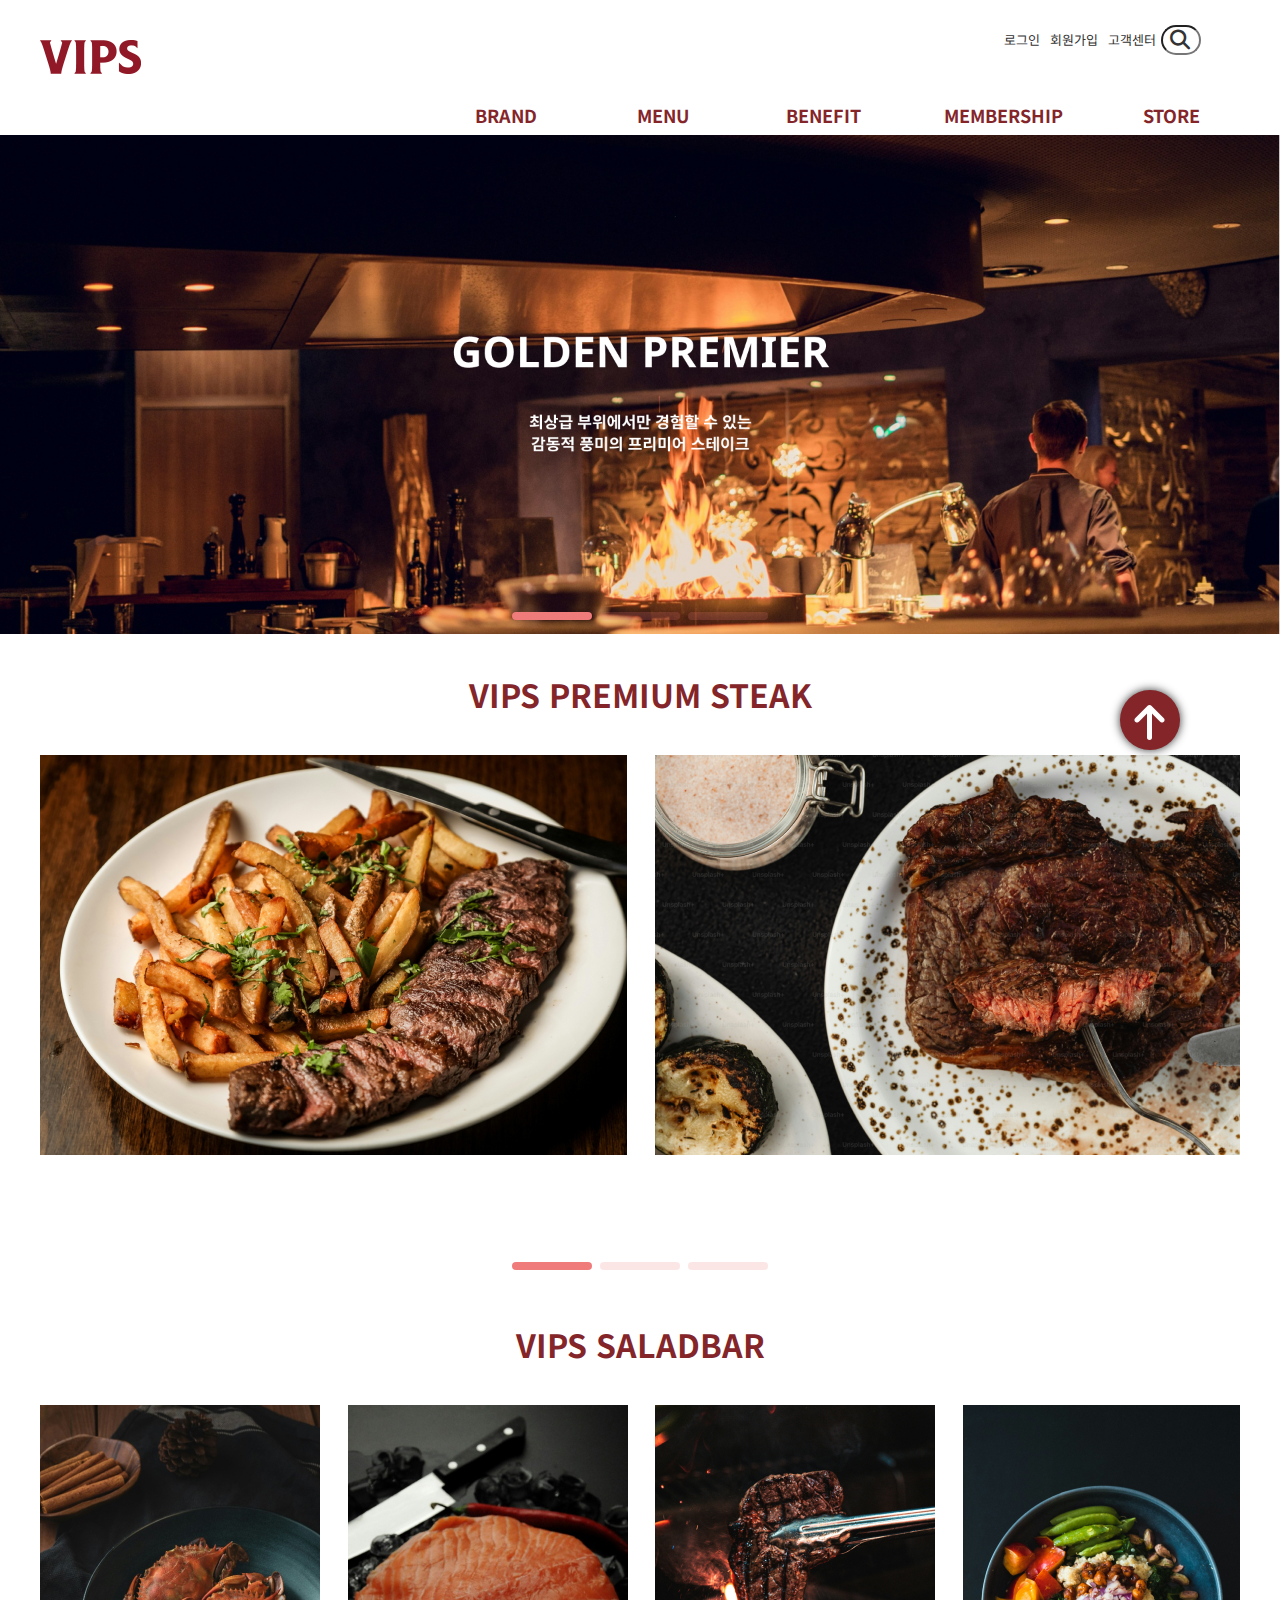
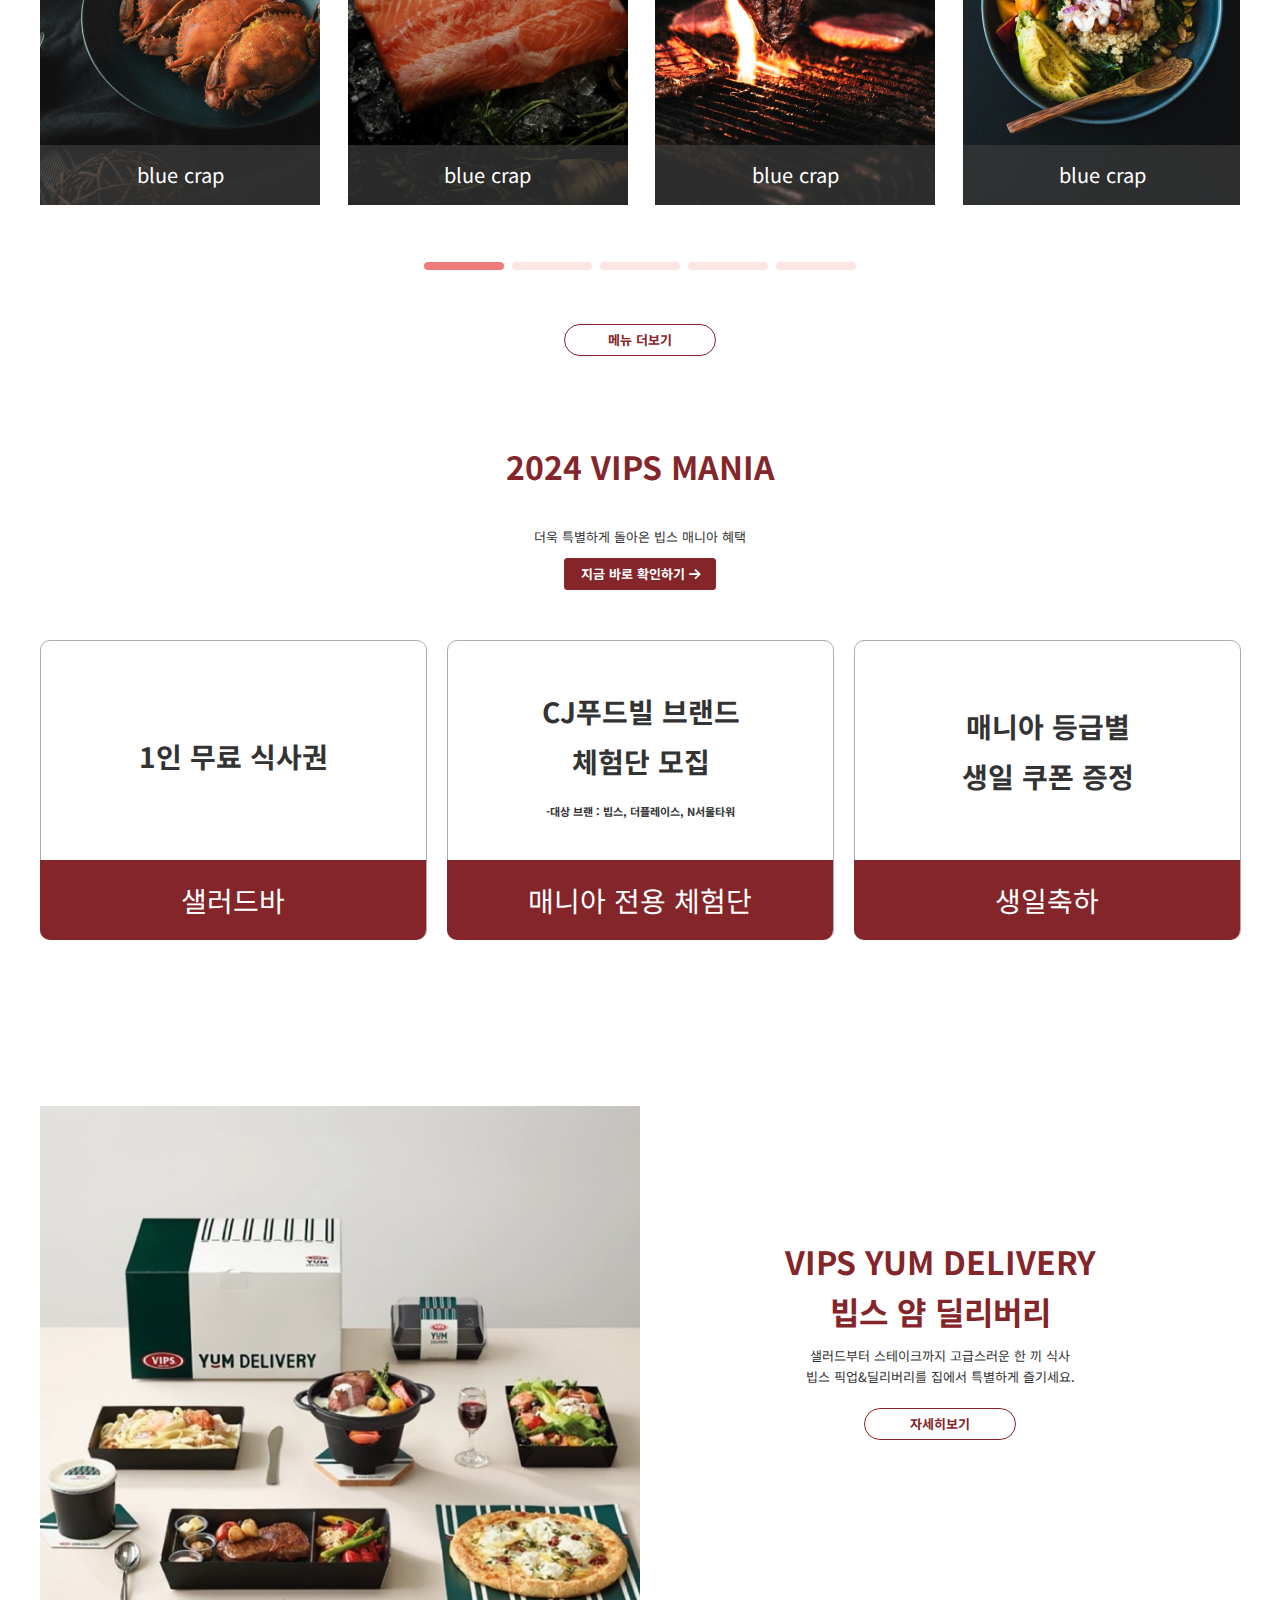
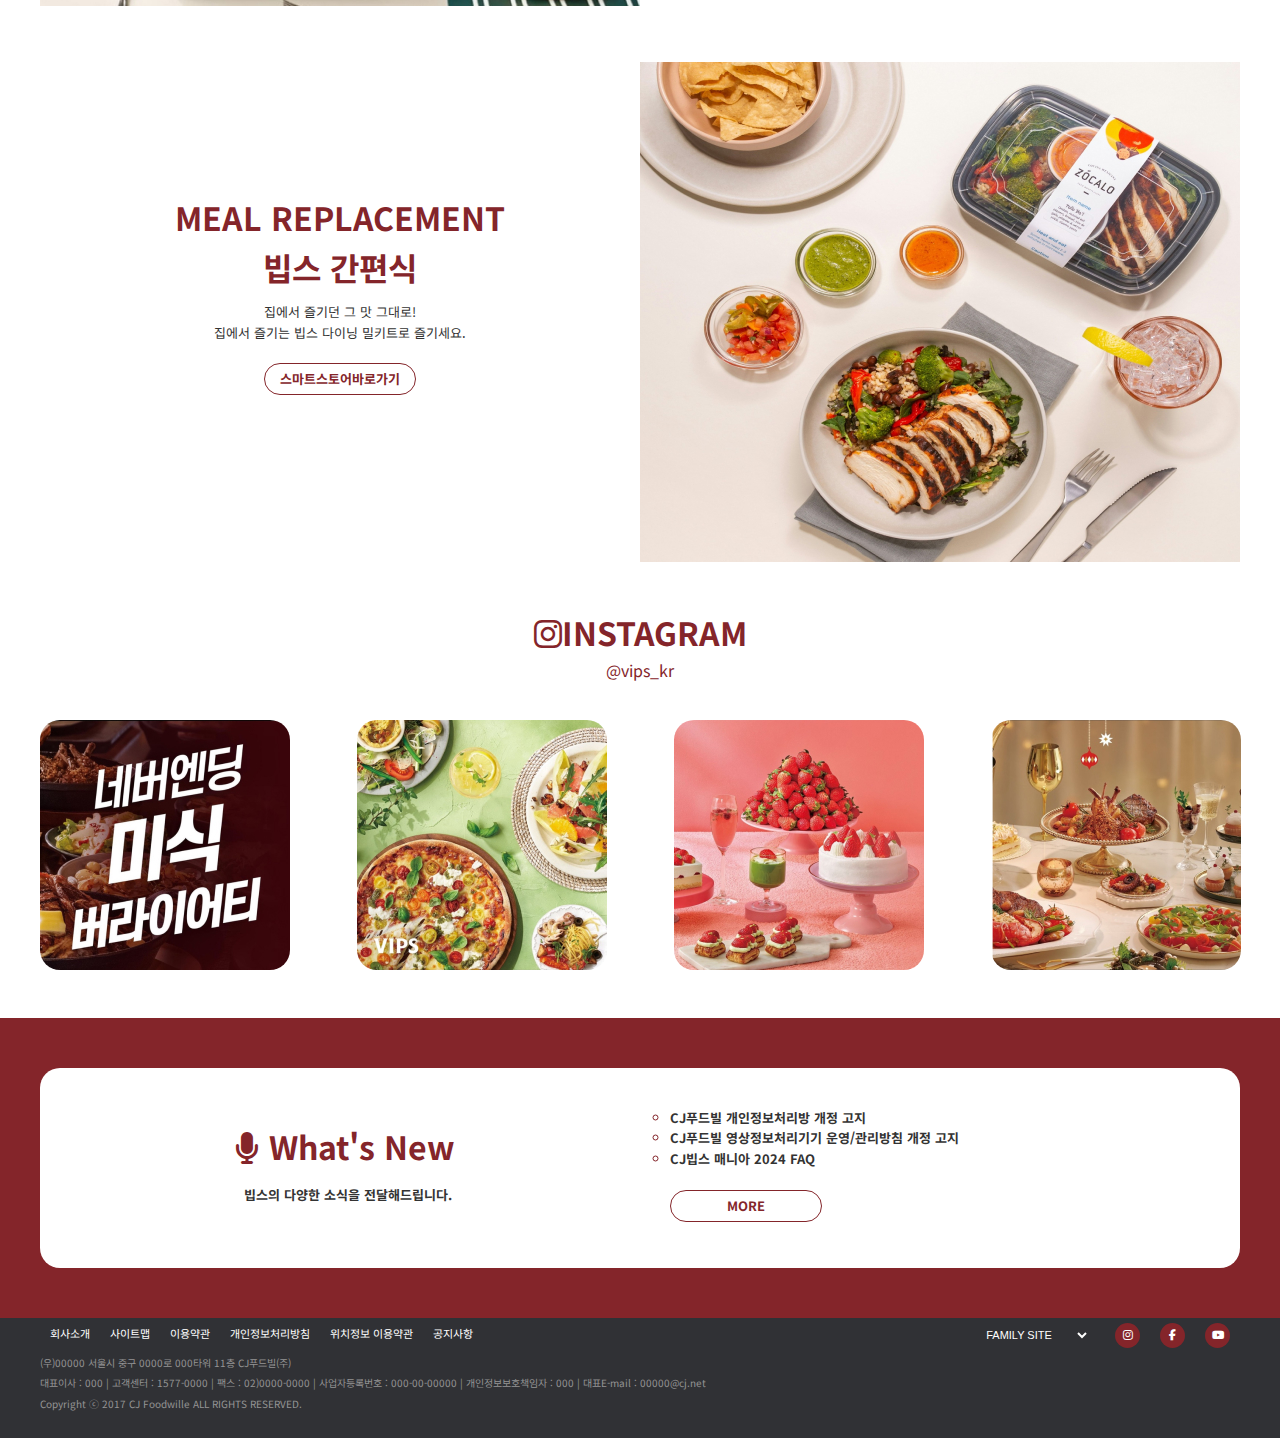
==== commit 5786fbf3: "Add files via upload" ====
--- a/index.html
+++ b/index.html
@@ -3,7 +3,7 @@
 <head>
   <meta charset="UTF-8">
   <meta name="viewport" content="width=device-width, initial-scale=1.0">
-  <title>Document</title>
+  <title>vips</title>
   <!-- 1. css초기화 -->
   <link href="./css/reset.css" rel="stylesheet" type="text/css">
 
@@ -39,7 +39,7 @@
     for(i in mobile_keys){
       //URL파라미터에 'move_pc_screen'가 포함되어 있지 않을때 아래 내용 적용
       if(navigator.userAgent.match(mobile_keys[i]) !=null){
-        location.href='https://jaerimlim.dothome.co.kr/vips_mobile/index.html'; //모바일로 연결하라
+        location.href='http://jaerimlim.dothome.co.kr/vips_mobile'; //모바일로 연결하라
         break; //더이상 실행안함.
       }
     }
@@ -154,33 +154,33 @@
           <a href="#" title="스테이크페이지"><img src="./images/steak01.jpg" alt=""></a>
           <div class="back_s">
             <a href="#" title="스테이크">채끝 스테이크<br>Sirloin Steak</a>
-          </div>
-          <p>풍부한 육즙으로 소고기 본연의 맛을
-            가장 잘 느낄 수 잇는 스테이크</p>
+            <p>풍부한 육즙으로 소고기 본연의 맛을
+              가장 잘 느낄 수 잇는 스테이크</p>
+          </div>
         </div>
         <div class="swiper-slide">
           <a href="#" title="스테이크페이지"><img src="./images/steak02.jpg" alt=""></a>
           <div class="back_s">
             <a href="#" title="스테이크">등심 스테이크<br>Ribeye Steak</a>
-          </div>
-          <p>풍부한 육즙으로 소고기 본연의 맛을
-            가장 잘 느낄 수 잇는 스테이크</p>
+            <p>풍부한 육즙으로 소고기 본연의 맛을
+              가장 잘 느낄 수 잇는 스테이크</p>
+          </div>
         </div>
         <div class="swiper-slide">
           <a href="#" title="스테이크페이지"><img src="./images/steak03.jpg" alt=""></a>
           <div class="back_s">
             <a href="#" title="스테이크">허브 갈릭 램 스테이크<br>Herb Garlic Lamp Steak</a>
-          </div>
-          <p>풍부한 육즙으로 소고기 본연의 맛을
-            가장 잘 느낄 수 잇는 스테이크</p>
+            <p>풍부한 육즙으로 소고기 본연의 맛을
+              가장 잘 느낄 수 잇는 스테이크</p>
+          </div>
         </div>
         <div class="swiper-slide">
           <a href="#" title="스테이크페이지"><img src="./images/steak04.jpg" alt=""></a>
           <div class="back_s">
             <a href="#" title="스테이크">포터하우스 스테이크<br>Porterhouse Steak</a>
-          </div>
-          <p>풍부한 육즙으로 소고기 본연의 맛을
-            가장 잘 느낄 수 잇는 스테이크</p>
+            <p>풍부한 육즙으로 소고기 본연의 맛을
+              가장 잘 느낄 수 잇는 스테이크</p>
+          </div>
         </div>
 
       </div>
@@ -431,7 +431,7 @@
     <script src="https://cdn.jsdelivr.net/npm/swiper@11/swiper-bundle.min.js"></script>
 
   <script>
-
+    // 메인배너 슬라이드
     var swiper = new Swiper(".mySwiper", {
       slidesPerView: 1, //화면에 보여지는 이미지 개수
       spaceBetween: 0,  //이미지와 이미지 간격
@@ -444,10 +444,8 @@
         delay: 2500,
         disableOnInteraction: false,
       },
-
     });
-
-    <!-- Initialize Swiper -->
+    //스테이크 메뉴 슬라이드
     var swiper = new Swiper(".steakSlide", {
         slidesPerView: 2,
         spaceBetween: 30,
@@ -457,7 +455,7 @@
           clickable: true,
         },
       });
-
+    //샐러드바 메뉴 슬라이드
     var swiper = new Swiper(".swiper_salad", {
       slidesPerView: 4,
       spaceBetween: 30,
@@ -506,7 +504,7 @@
         topbtn.style.display= "none"
       }
 });
-    
+
 
   </script>
 </body>
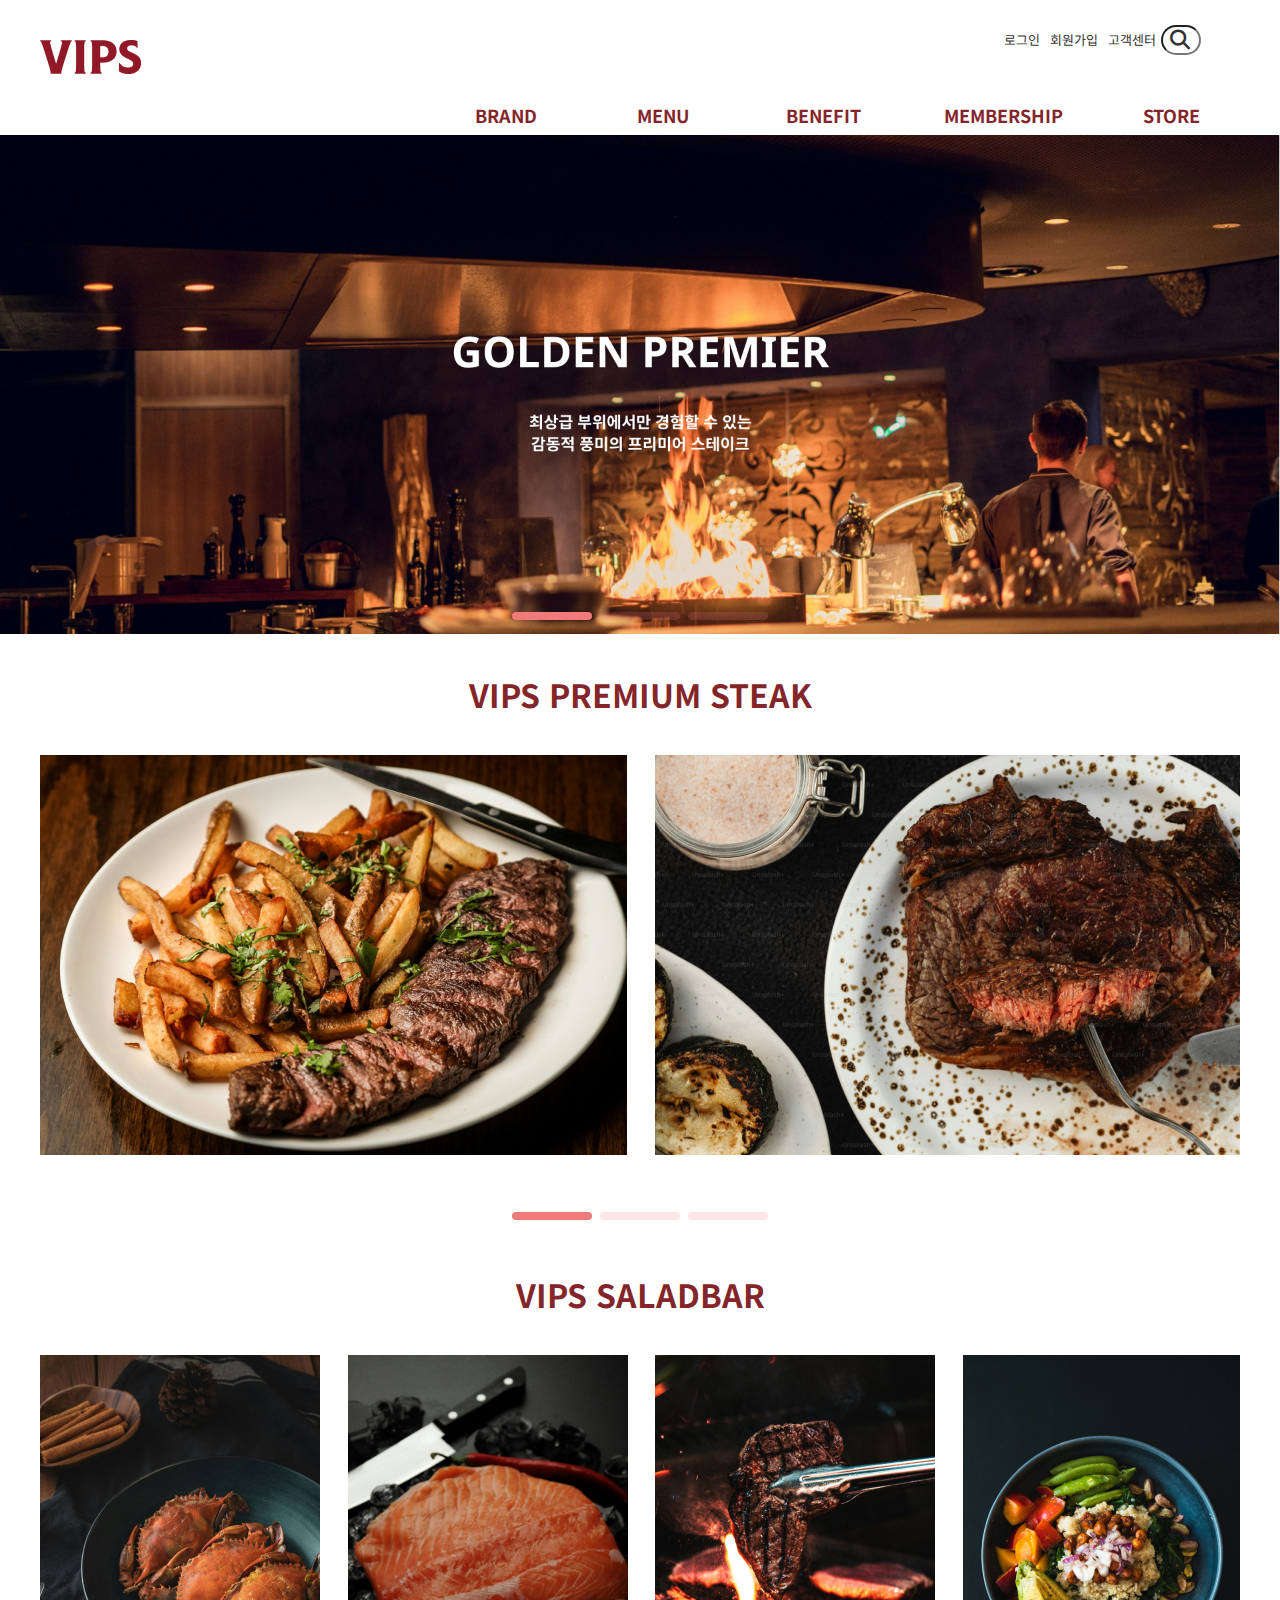
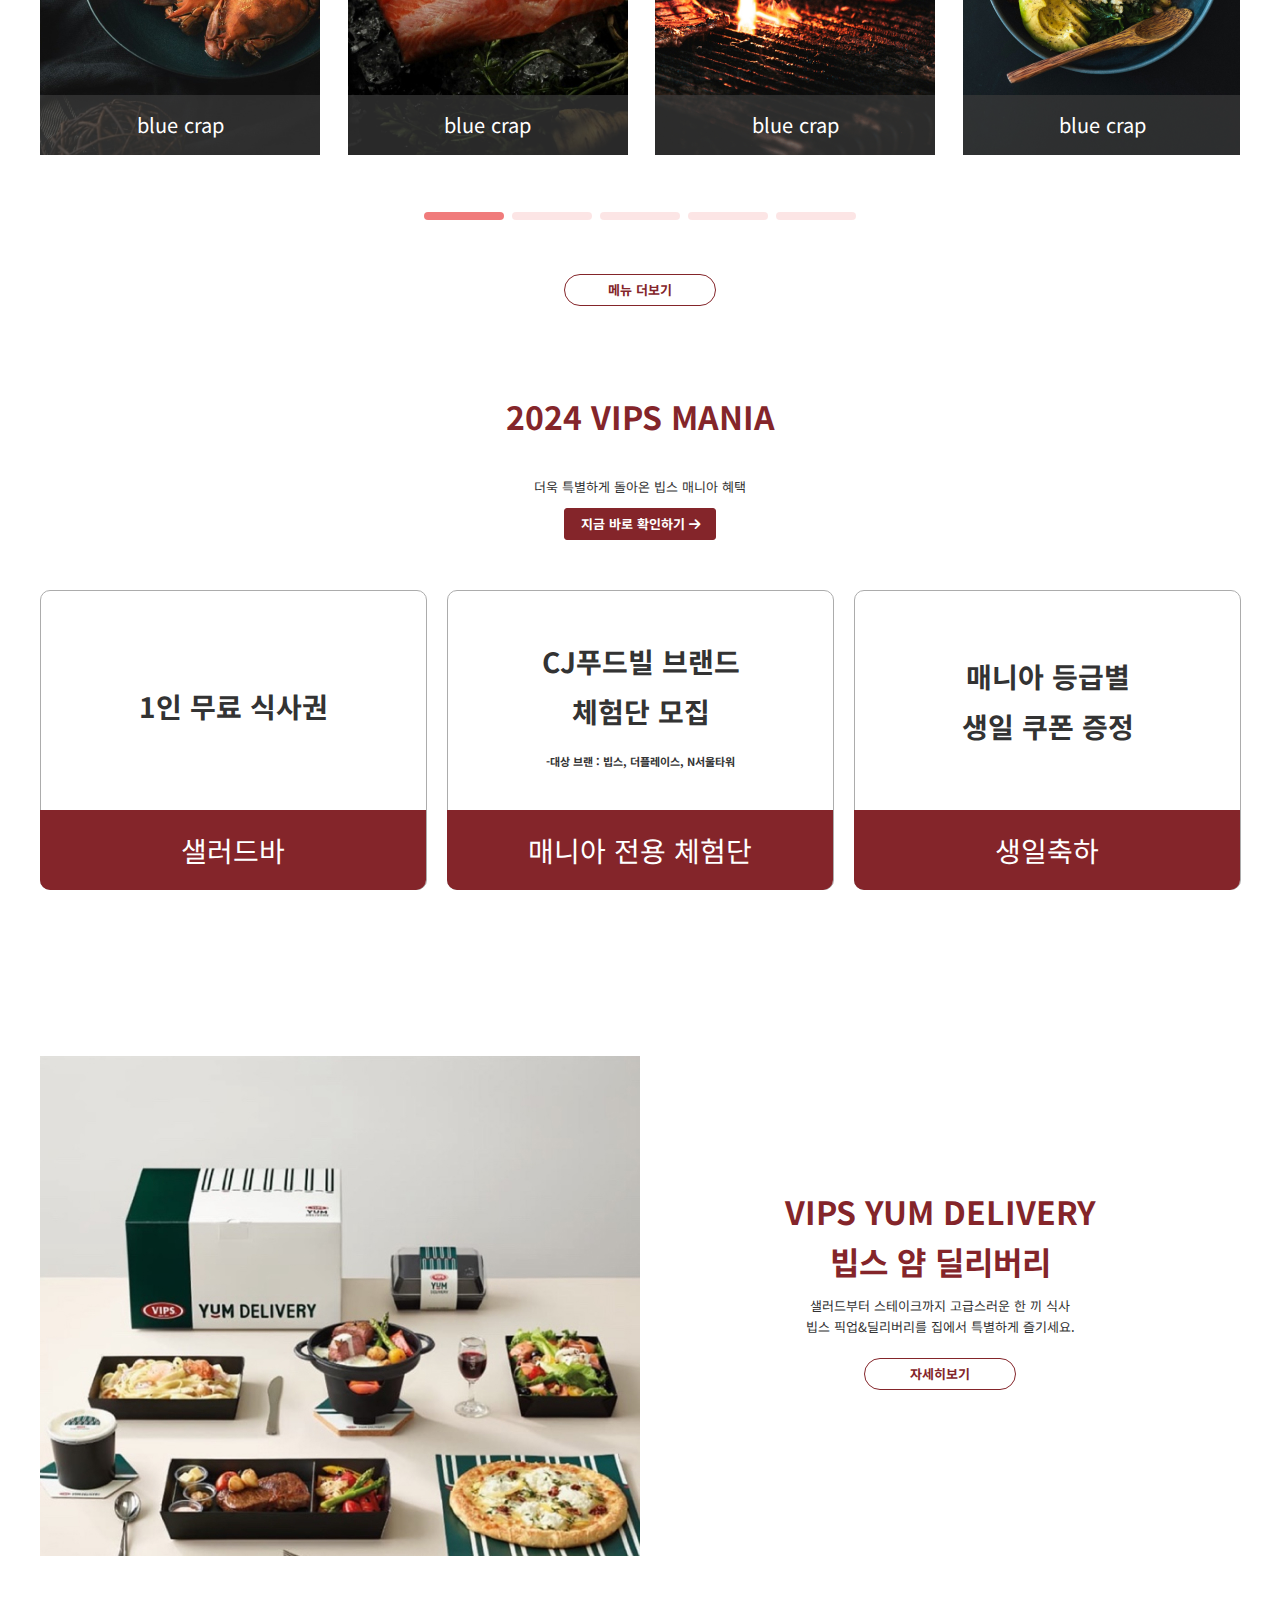
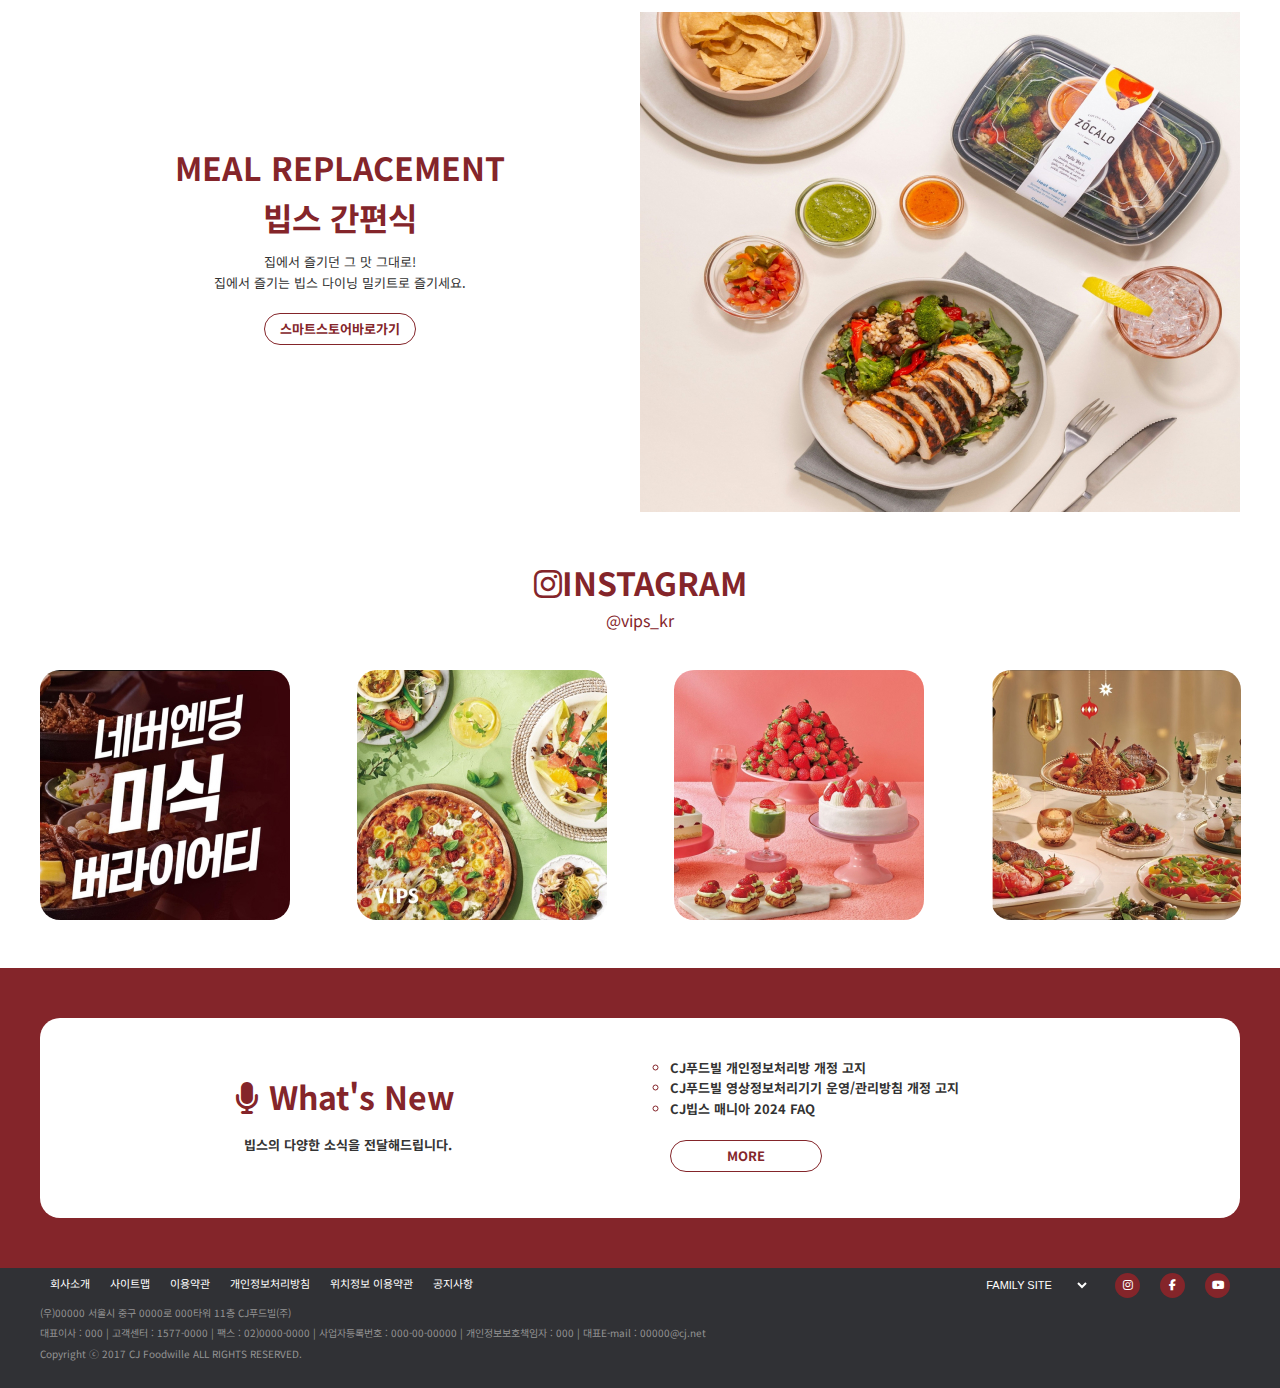
==== commit bbc3475e: "Add files via upload" ====
--- a/index.html
+++ b/index.html
@@ -24,7 +24,7 @@
 
 
   <!-- 파비콘 이미지 삽입하기 -->
-
+  <link rel="shortcut icon" href="./images/favicon.ico" type="image/x-icon">
 
 
   <!-- 사용자가 현재 페이지에 접속을 하면 접속한 디바이스기기를 체크하여 모바일, 태블릿일경우 모바일 페이지로 이동 -->
--- a/css/main.css
+++ b/css/main.css
@@ -49,7 +49,7 @@
 
 .steakSlide {
   width: 1200px;
-  height: 650px;
+  height: 600px;
   margin: 0 auto;
   position: relative;
   overflow: hidden;
@@ -77,15 +77,6 @@
   height: 400px;
   object-fit: cover;
 }
-.swiper-slide > p{
-  width: 587px;
-  height: 60px;
-  background: #e9e9e9;
-  color: var(--text_color02);
-  position: relative;
-  line-height: 60px;
-  font-weight: bold;
-}
 .back_s{
   width: 587px;
   height: 400px;
@@ -95,11 +86,19 @@
   display: none;
 
 }
+.back_s > p{
+  width: 587px;
+  height: 60px;
+  color: var(--text_color03);
+  position: relative;
+  top: 150px;
+}
+
 .back_s a{
   color: #fff;
   text-decoration: none;
-  font-size: 32px;
-  line-height: 60px;
+  font-size: 28px;
+  line-height: 50px;
   font-weight: bold;
   position: relative;
   top: 130px;
@@ -326,6 +325,7 @@
   bottom: 150px;
   box-shadow: 0 0 10px #333;
   z-index: 9999;
+  display: none;
 }
 .top_btn a{
   color: #fff;
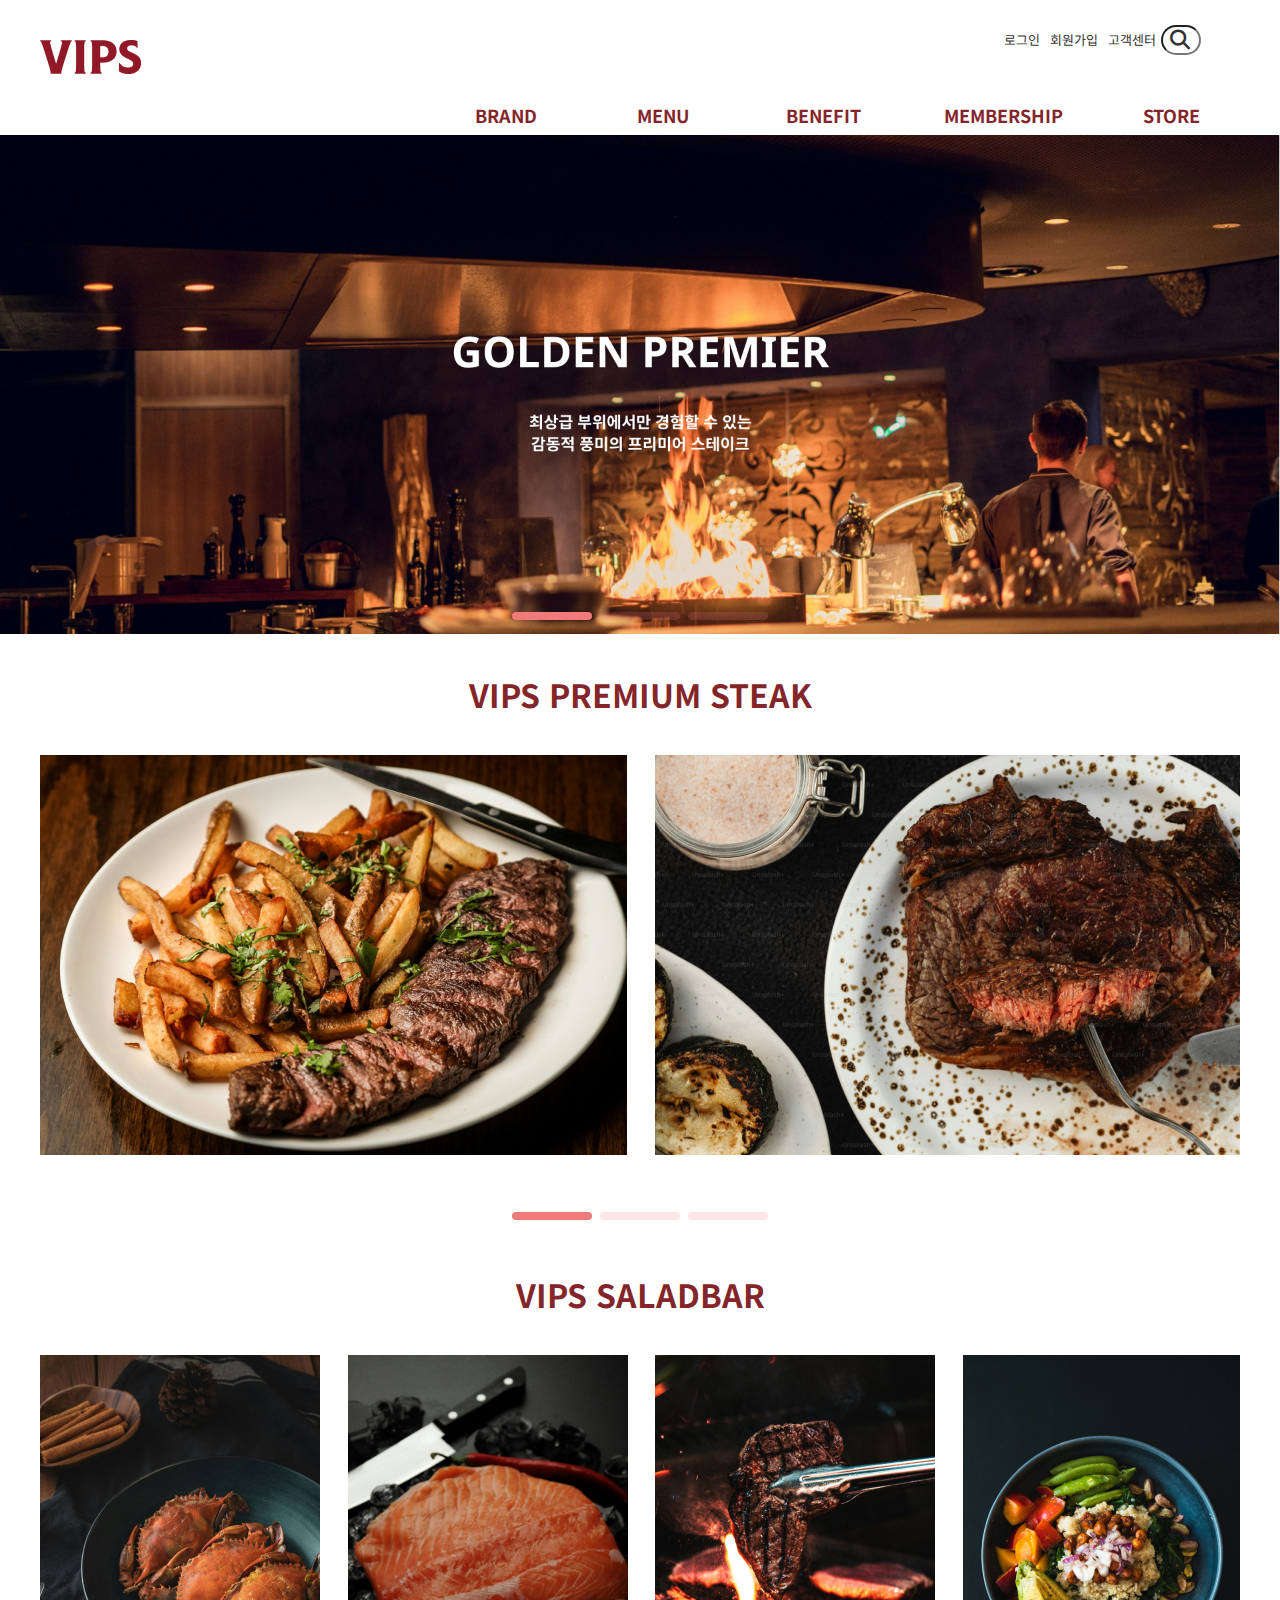
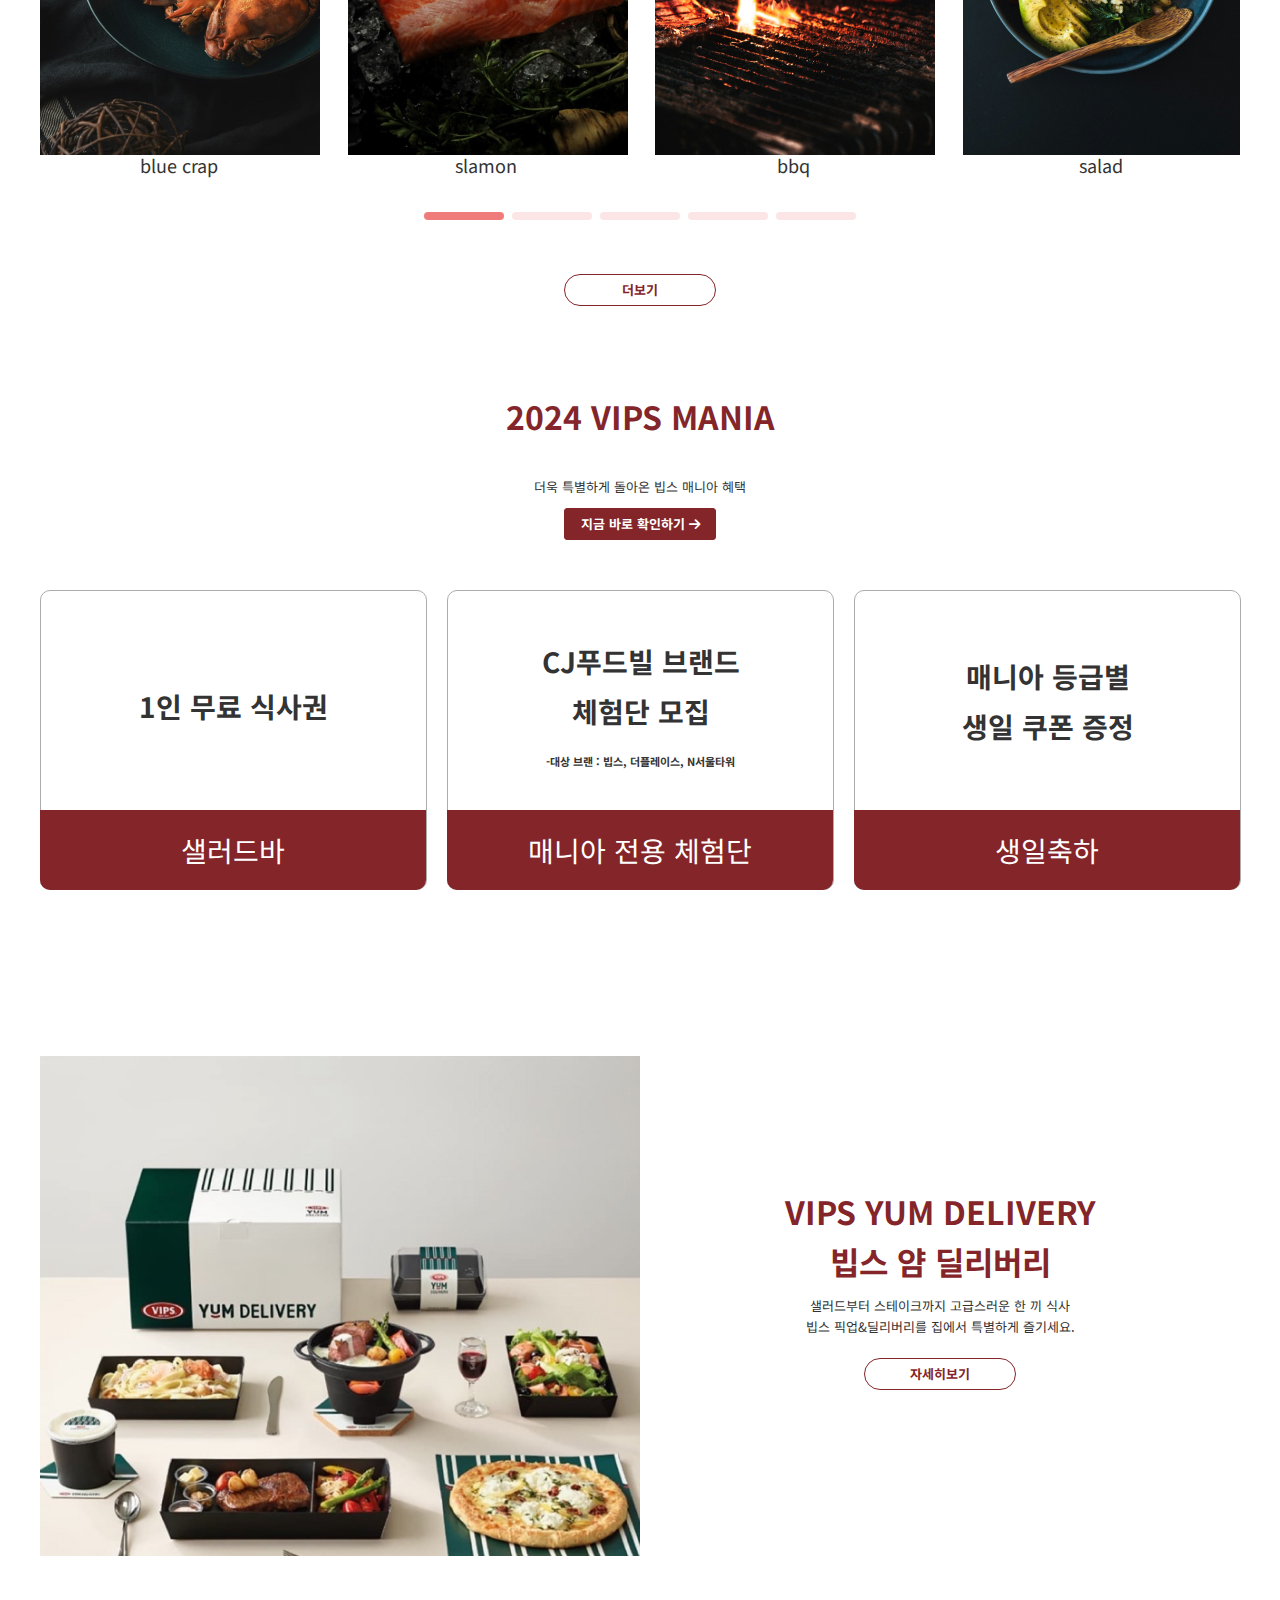
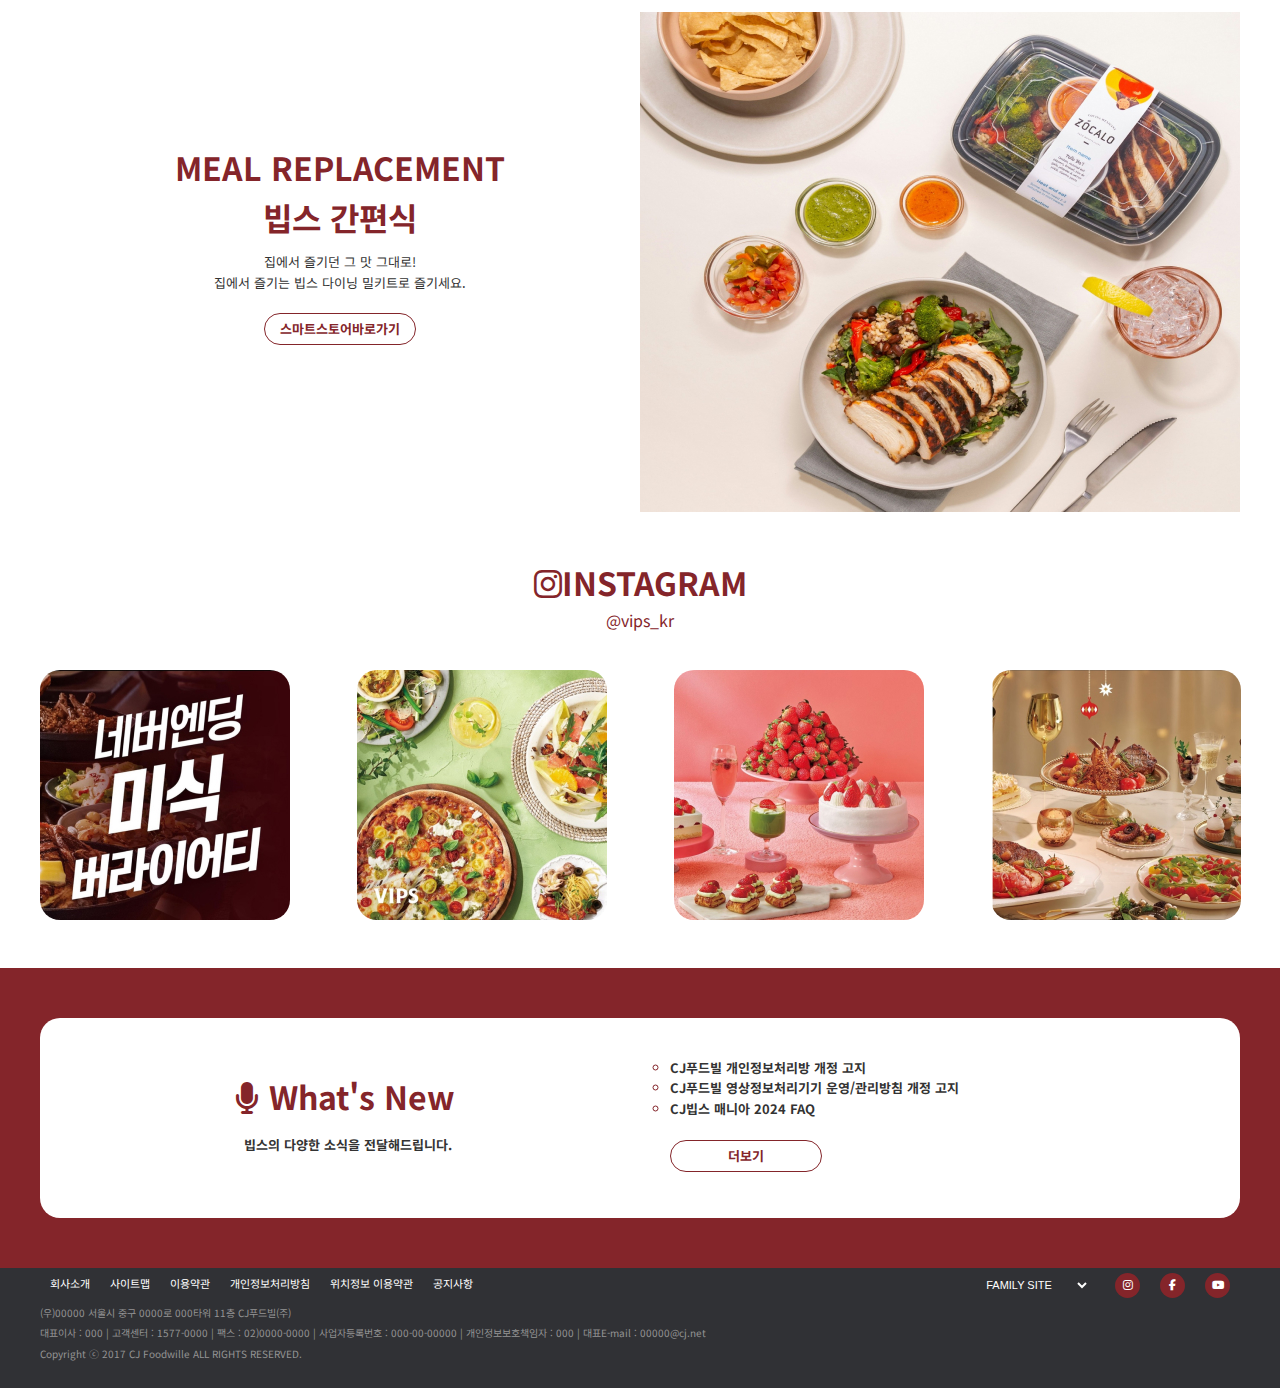
==== commit 021c0b23: "Add files via upload" ====
--- a/index.html
+++ b/index.html
@@ -147,7 +147,7 @@
 
     <!-- 2. 스테이크 메뉴 콘텐츠 -->
     <!-- Swiper -->
-    <div class="steakSlide">
+    <article class="steakSlide">
       <h2>vips premium steak</h2>
       <div class="swiper-wrapper">
         <div class="swiper-slide">
@@ -184,71 +184,72 @@
         </div>
 
       </div>
-      <div class="swiper-pagination"></div>
-
-    </div>
+      <div class="page_nation swiper-pagination"></div>
+
+    </article>
   
 
     <!-- 3. 샐러드바 메뉴 콘텐츠 -->
     
-  <div class="swiper_salad">
+  <article class="swiper_salad">
     <h2>vips saladbar</h2>
     <div class="saladmenu swiper-wrapper">
       <div class="salad swiper-slide">
-        <a href="#" title="샐러드바메뉴"><img src="./images/saladbar01.jpg" alt="샐러드바메뉴"></a>
-        <div>
+        <a href="#" title="샐러드바메뉴"><img src="./images/saladbar01.jpg" alt="샐러드바메뉴">
+        </a>
+        <figcaption>
           <p>blue crap</p>
-        </div>
+        </figcaption>
       </div>
       <div class="salad swiper-slide">
         <a href="#" title="샐러드바메뉴"><img src="./images/saladbar02.jpg" alt="샐러드바메뉴"></a>
-        <div>
-          <p>blue crap</p>
-        </div>
+        <figcaption>
+          <p>slamon</p>
+        </figcaption>
       </div>
       <div class="salad swiper-slide">
         <a href="#" title="샐러드바메뉴"><img src="./images/saladbar03.jpg" alt="샐러드바메뉴"></a>
-        <div>
-          <p>blue crap</p>
-        </div>
+        <figcaption>
+          <p>bbq</p>
+        </figcaption>
       </div>
       <div class="salad swiper-slide">
         <a href="#" title="샐러드바메뉴"><img src="./images/saladbar04.jpg" alt="샐러드바메뉴"></a>
-        <div>
-          <p>blue crap</p>
-        </div>
+        <figcaption>
+          <p>salad</p>
+        </figcaption>
       </div>
       <div class="salad swiper-slide">
         <a href="#" title="샐러드바메뉴"><img src="./images/saladbar05.jpg" alt="샐러드바메뉴"></a>
-        <div>
-          <p>blue crap</p>
-        </div>
+        <figcaption>
+          <p>noodle</p>
+        </figcaption>
       </div>
       <div class="salad swiper-slide">
         <a href="#" title="샐러드바메뉴"><img src="./images/saladbar06.jpg" alt="샐러드바메뉴"></a>
-        <div>
-          <p>blue crap</p>
-        </div>
+        <figcaption>
+          <p>soup</p>
+        </figcaption>
       </div>
       <div class="salad swiper-slide">
         <a href="#" title="샐러드바메뉴"><img src="./images/saladbar07.jpg" alt="샐러드바메뉴"></a>
-        <div>
-          <p>blue crap</p>
-        </div>
+        <figcaption>
+          <p>dessert</p>
+        </figcaption>
       </div>
       <div class="salad swiper-slide">
         <a href="#" title="샐러드바메뉴"><img src="./images/saladbar08.jpg" alt="샐러드바메뉴"></a>
-        <div>
-          <p>blue crap</p>
-        </div>
+        <figcaption>
+          <p>wine&pairing</p>
+        </figcaption>
       </div>
 
     </div>
-    <div class="saladbar swiper-pagination"></div>
-    
-  </div>
-  <a href="#" title="메뉴 더보기" class="menu_btn">메뉴 더보기</a>
-      
+    <div class="page_nation swiper-pagination"></div>
+  </article>
+  
+  
+  <a href="#" title="메뉴 더보기" class="menu_btn"> 더보기</a>
 
     <!-- 4. 빕스 매니아 -->
     <article class="vips_mania">
@@ -282,8 +283,6 @@
           </li>
         </ul>
       </div>
-
-
     </article>
 
     <!-- 5. 빕스 얌 딜리버리 -->
@@ -329,51 +328,50 @@
           <li><a href="https://www.instagram.com/reel/Cz7kPbbyaH4/?igsh=MzRlODBiNWFlZA=="><img src="./images/instagram04.jpg" alt="인스타그램"></a></li>
         </ul>
       </div>
-
     </article>
 
+
+    <!-- 8. 공지사항 -->
+    <div class="new_box">
+      <div class="inner_box">
+        <div class="l_new">
+          <h3><a href="#" title="공지사항 바로가기"><i class="fa-solid fa-microphone"></i>What's New</a></h3>
+          <p><a href="#" title="공지사항">빕스의 다양한 소식을 전달해드립니다.</a></p>
+        </div>
+        <div class="r_new">
+          <ul>
+            <li>
+              <a href="#" title="공지사항 바로가기">CJ푸드빌 개인정보처리방 개정 고지
+              </a>
+            </li>
+            <li>
+              <a href="#" title="공지사항 바로가기">
+              CJ푸드빌 영상정보처리기기 운영/관리방침 개정 고지
+              </a>
+            </li>
+            <li>
+              <a href="#" title="공지사항 바로가기">
+              CJ빕스 매니아 2024 FAQ
+              </a>
+            </li>
+          </ul>
+          <a href="#" title="더보기">더보기</a>
+        </div>
+      </div>
+    </div>
+  </main>
+
+
+
+  <!-- 푸터영역 -->
+  <footer>
+    
     <!-- 탑버튼 -->
     <div class="top_btn">
       <a href="#" title="위로가기">
         <i class="fa-solid fa-arrow-up"></i>
       </a>
     </div>
-
-    <!-- 8. 공지사항 -->
-    <div class="new_box">
-      <div class="inner_box">
-        <div class="l_new">
-          <h3><a href="#" title="공지사항 바로가기"><i class="fa-solid fa-microphone"></i>What's New</a></h3>
-          <p><a href="#" title="공지사항">빕스의 다양한 소식을 전달해드립니다.</a></p>
-        </div>
-        <div class="r_new">
-          <ul>
-            <li>
-              <a href="#" title="공지사항 바로가기">CJ푸드빌 개인정보처리방 개정 고지
-              </a>
-            </li>
-            <li>
-              <a href="#" title="공지사항 바로가기">
-              CJ푸드빌 영상정보처리기기 운영/관리방침 개정 고지
-              </a>
-            </li>
-            <li>
-              <a href="#" title="공지사항 바로가기">
-              CJ빕스 매니아 2024 FAQ
-              </a>
-            </li>
-          </ul>
-          <a href="#" title="더보기">MORE</a>
-        </div>
-      </div>
-    </div>
-  </main>
-
-
-
-  <!-- 푸터영역 -->
-  <footer>
-
 
     <nav class="top_f">
       <ul>
